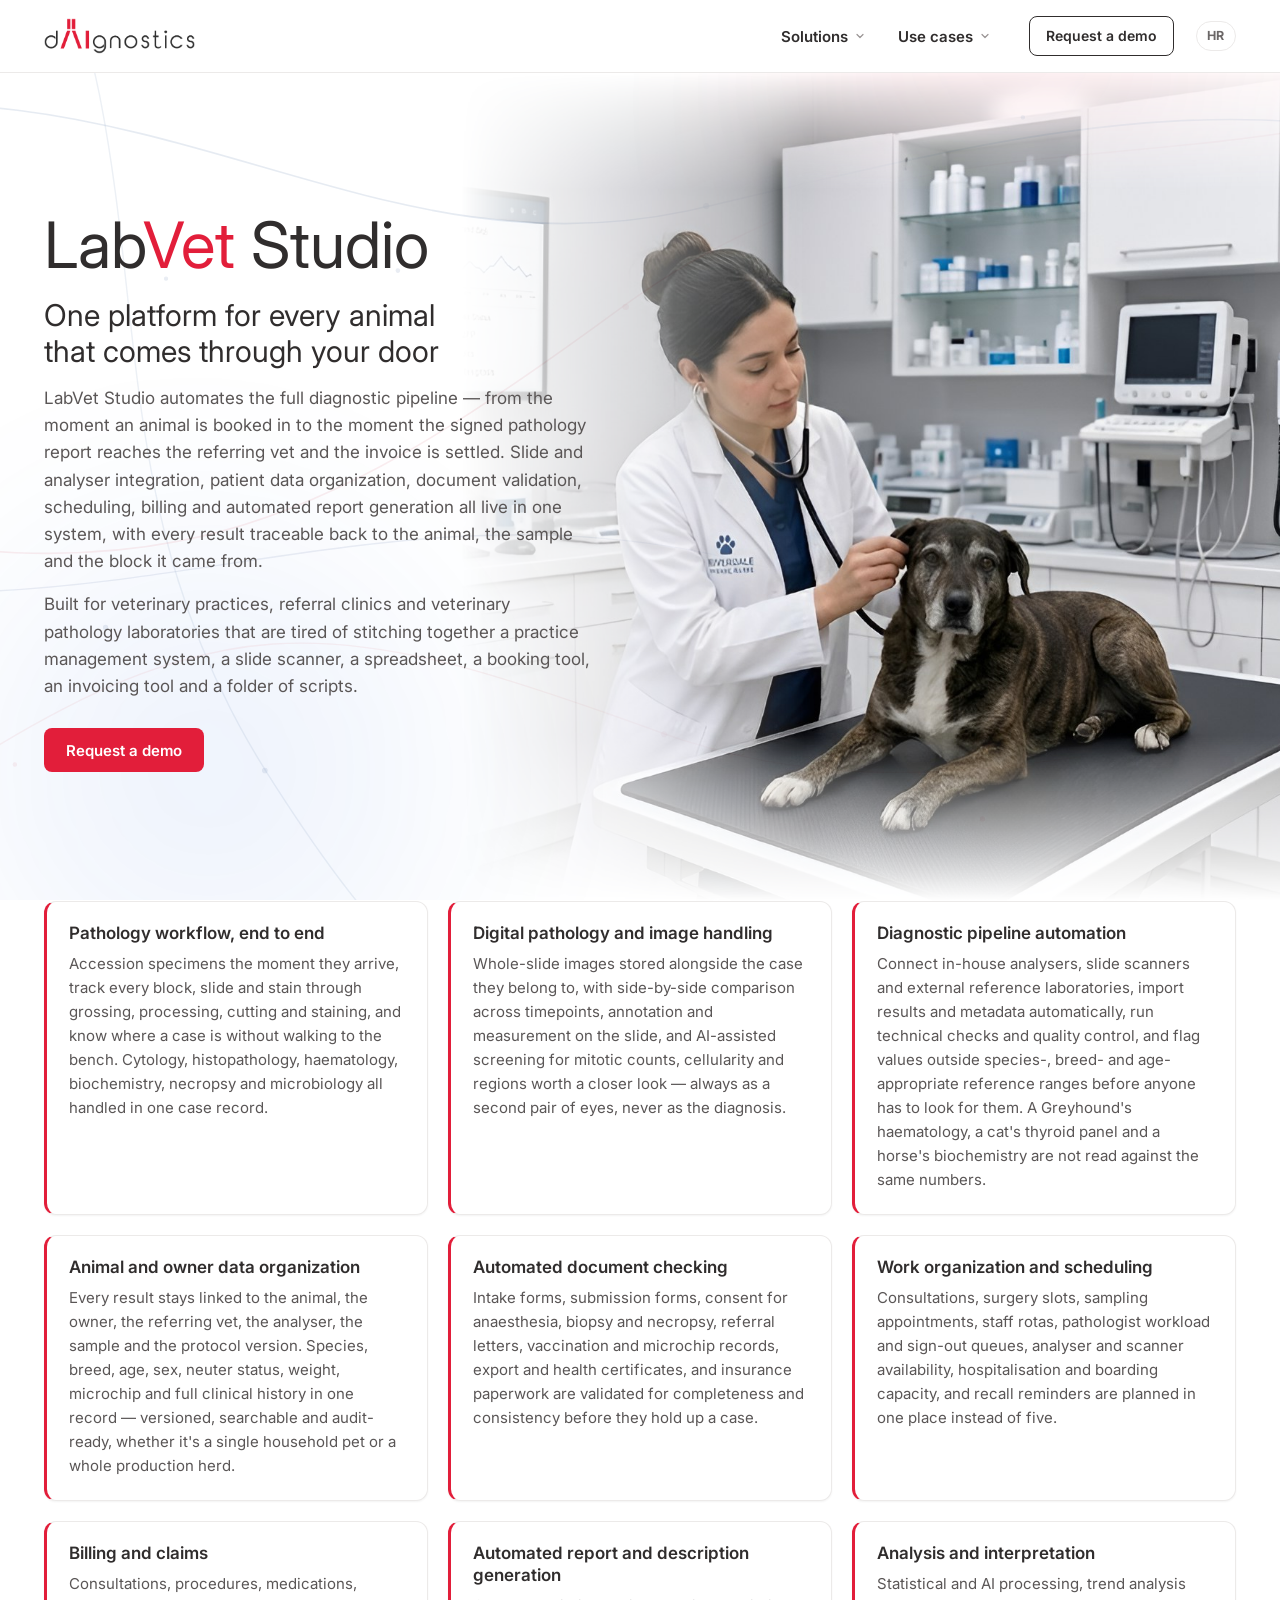
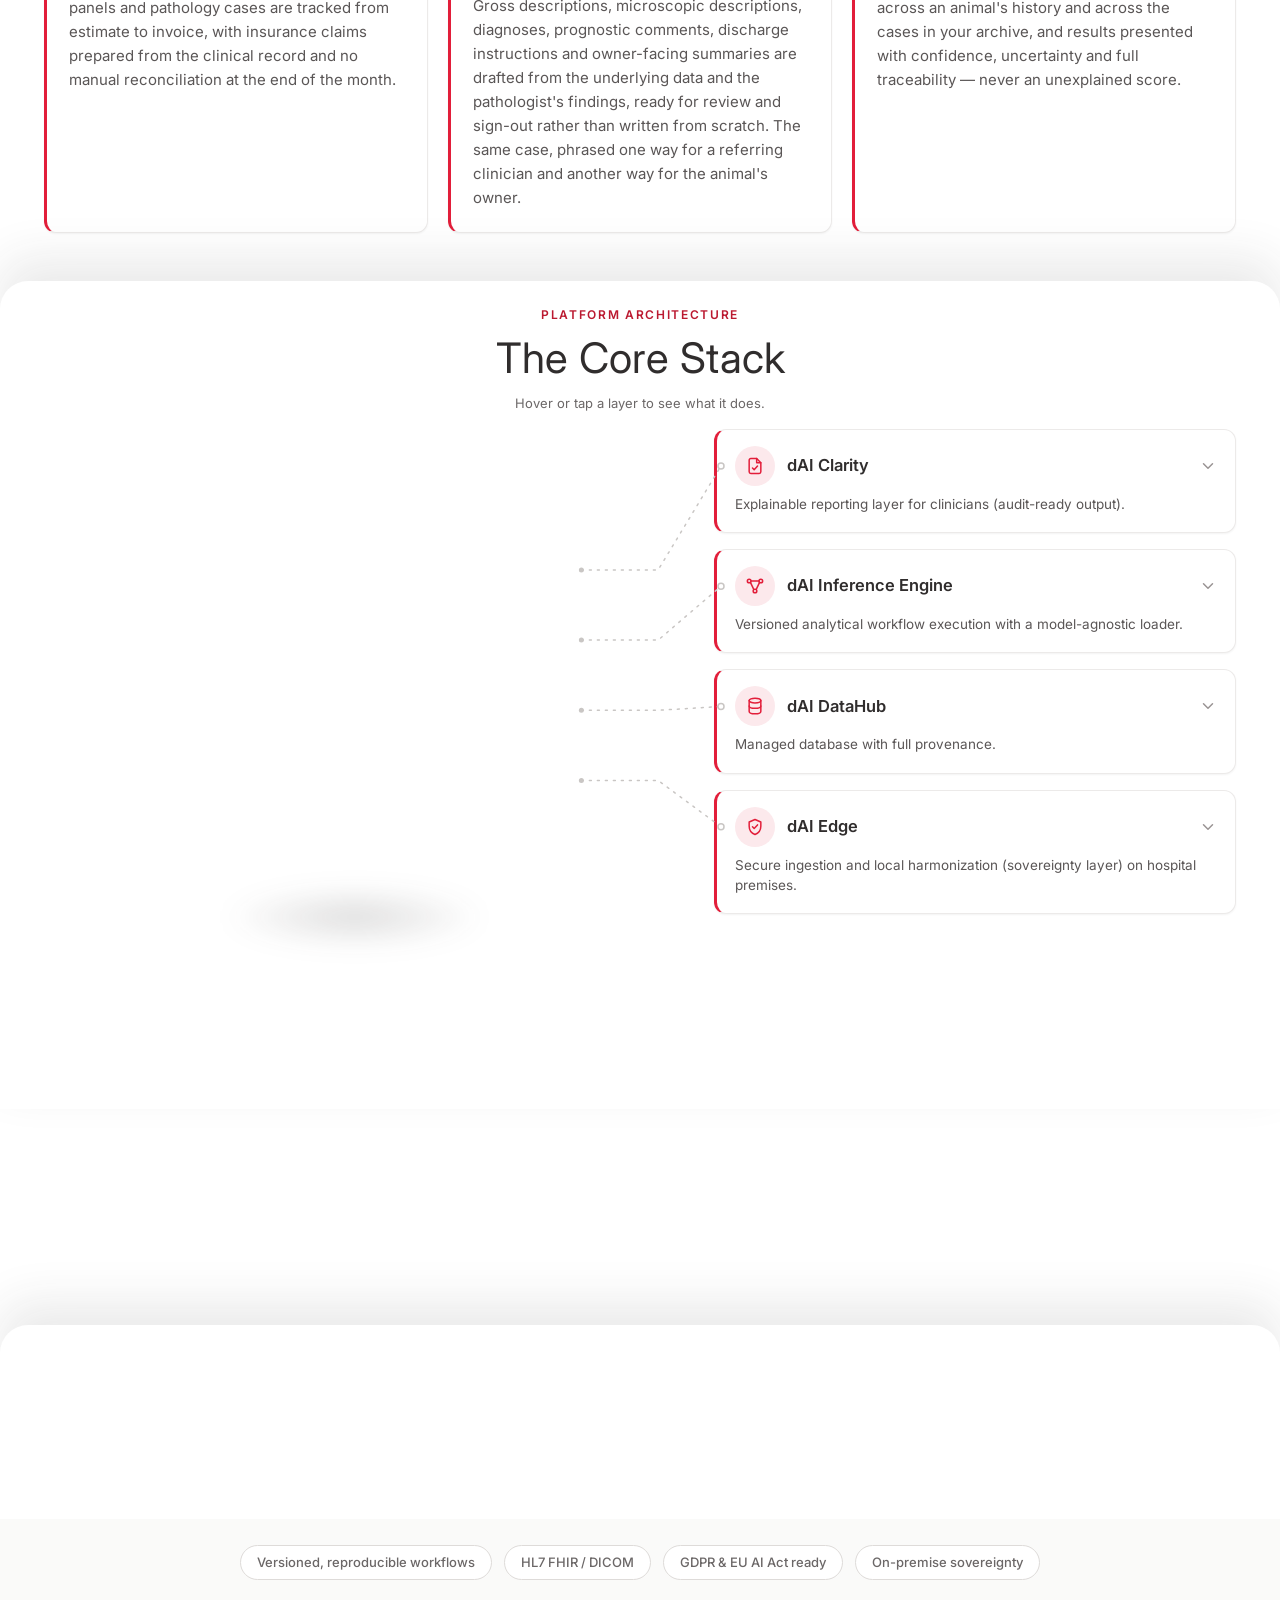
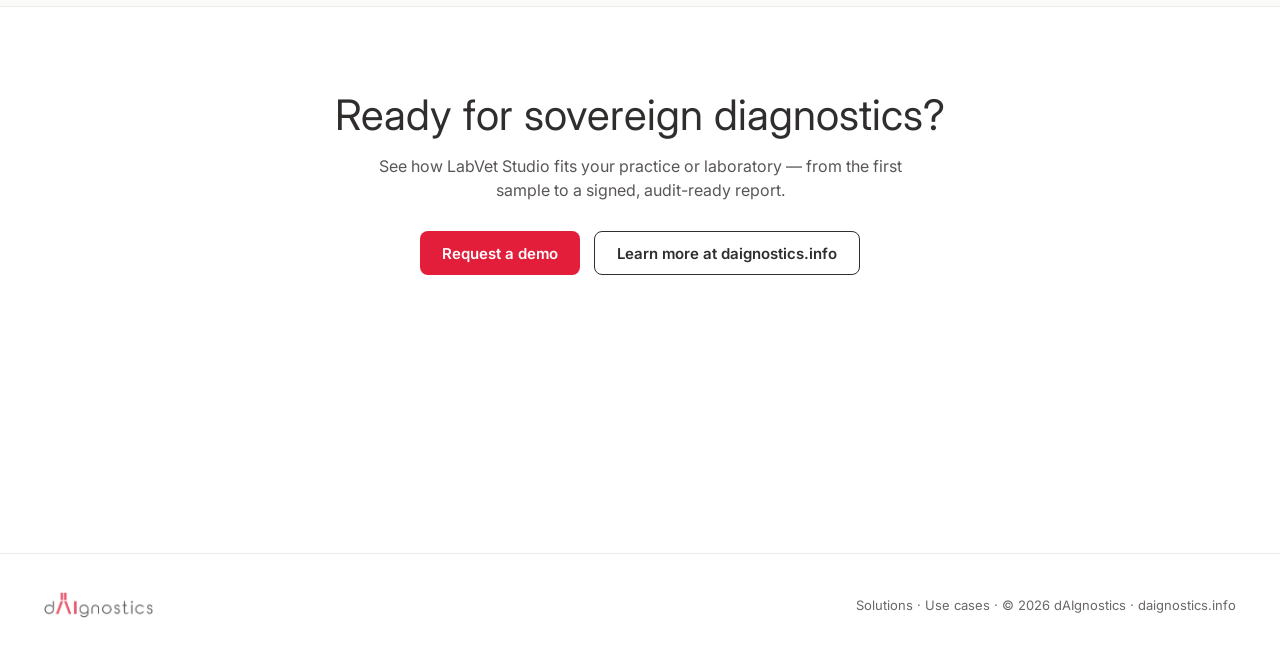
==== index.html @ 5bffaf53 "Sharp logo: transparent PNG trimmed from the 900x900 master replaces the rasterised SVGs Co-Authored" ====
<!DOCTYPE html>
<html lang="en">
<head>
  <meta charset="UTF-8">
  <meta name="viewport" content="width=device-width, initial-scale=1.0">
  <title>dAIgnostics — LabVet Studio</title>
  <meta name="description" content="LabVet Studio: one platform for every animal that comes through your door — slide and analyser integration, patient data organization, document validation, scheduling, billing and automated report generation, with every result traceable back to the animal, the sample and the block it came from.">
  <link rel="icon" type="image/svg+xml" href="assets/favicon.svg">
  <link rel="alternate" hreflang="en" href="index.html">
  <link rel="alternate" hreflang="hr" href="hr/index.html">
  <link rel="preconnect" href="https://fonts.googleapis.com">
  <link rel="preconnect" href="https://fonts.gstatic.com" crossorigin>
  <link href="https://fonts.googleapis.com/css2?family=Inter:wght@400;500;600;700&display=swap" rel="stylesheet">
  <link rel="stylesheet" href="css/style.css">
</head>
<body>

<div class="bg" aria-hidden="true">
  <span class="bg-blob bg-blob--red"></span>
  <span class="bg-blob bg-blob--blue"></span>
  <svg class="bg-net bg-net--a" viewBox="0 0 1600 1000" preserveAspectRatio="xMidYMid slice" focusable="false" aria-hidden="true">
    <g stroke="#8FA3C4" fill="#8FA3C4">
      <path d="M -100 180 C 300 80, 520 340, 860 260 S 1420 120, 1750 240" fill="none" stroke-width="1.6" opacity=".22"/>
      <path d="M -80 620 C 260 700, 540 520, 900 610 S 1460 740, 1720 640" fill="none" stroke-width="1.4" opacity=".18"/>
      <path d="M 200 -60 C 340 260, 240 520, 430 820 S 620 980, 700 1100" fill="none" stroke-width="1.4" opacity=".17"/>
      <g opacity=".2">
        <circle cx="298" cy="105" r="2.4"/><circle cx="560" cy="322" r="1.8"/><circle cx="866" cy="258" r="2.6"/>
        <circle cx="1180" cy="170" r="1.7"/><circle cx="1452" cy="152" r="2.2"/><circle cx="270" cy="676" r="2.1"/>
        <circle cx="905" cy="612" r="2.5"/><circle cx="1310" cy="700" r="1.8"/><circle cx="330" cy="330" r="1.6"/>
        <circle cx="428" cy="818" r="2.3"/><circle cx="1560" cy="420" r="1.9"/><circle cx="80" cy="420" r="1.8"/>
      </g>
    </g>
  </svg>
  <svg class="bg-net bg-net--b" viewBox="0 0 1600 1000" preserveAspectRatio="xMidYMid slice" focusable="false" aria-hidden="true">
    <g stroke="#E5A9B4" fill="#E5A9B4">
      <path d="M 1700 120 C 1320 260, 1080 140, 780 360 S 320 660, -80 560" fill="none" stroke-width="1.6" opacity=".21"/>
      <path d="M 1750 820 C 1380 700, 1150 900, 820 780 S 380 640, 60 860" fill="none" stroke-width="1.4" opacity=".17"/>
      <g opacity=".18">
        <circle cx="1324" cy="256" r="2.4"/><circle cx="786" cy="358" r="2.7"/><circle cx="420" cy="560" r="1.9"/>
        <circle cx="1140" cy="866" r="2.1"/><circle cx="824" cy="782" r="2.4"/><circle cx="180" cy="812" r="1.7"/>
        <circle cx="1520" cy="500" r="1.8"/><circle cx="990" cy="120" r="1.7"/>
      </g>
    </g>
  </svg>
</div>

<header class="site-head">
  <div class="container head-row">
    <a class="brand" href="index.html" aria-label="dAIgnostics — home">
      <img src="assets/daignostics-logo.png" alt="dAIgnostics" class="brand-logo" width="151" height="36">
    </a>
    <nav class="main-nav" aria-label="Main navigation">
      <ul>
        <li class="has-dd">
          <a class="nav-link" href="solutions.html">Solutions
            <svg class="nav-chev" viewBox="0 0 24 24" fill="none" stroke="currentColor" stroke-width="2.4" stroke-linecap="round" stroke-linejoin="round" focusable="false" aria-hidden="true"><path d="M6 9l6 6 6-6"/></svg>
          </a>
          <ul class="dd">
            <li><a href="solutions.html#health-studio">Health Studio — diagnostics platform</a></li>
            <li><a href="solutions.html#dai-edge">dAI Edge — data sovereignty</a></li>
            <li><a href="solutions.html#ai-reporting">AI-assisted reporting</a></li>
            <li><a href="solutions.html#cezih">National connectivity (CEZIH)</a></li>
            <li><a href="solutions.html#operations">Hospital resource optimization</a></li>
            <li><a class="dd-all" href="solutions.html">All solutions →</a></li>
          </ul>
        </li>
        <li class="has-dd">
          <a class="nav-link" href="use-cases.html">Use cases
            <svg class="nav-chev" viewBox="0 0 24 24" fill="none" stroke="currentColor" stroke-width="2.4" stroke-linecap="round" stroke-linejoin="round" focusable="false" aria-hidden="true"><path d="M6 9l6 6 6-6"/></svg>
          </a>
          <ul class="dd">
            <li><a href="use-cases.html#radiology">Radiology report drafts in seconds</a></li>
            <li><a href="use-cases.html#therapy-list">Digital therapy list</a></li>
            <li><a href="use-cases.html#scheduling">Automated physician scheduling</a></li>
            <li><a href="use-cases.html#pathology">Pathology archive modernization</a></li>
            <li><a href="use-cases.html#biosignals">From biosignals to reports</a></li>
            <li><a class="dd-all" href="use-cases.html">All use cases →</a></li>
          </ul>
        </li>
      </ul>
    </nav>
    <a class="btn btn-ghost btn-small" href="#contact">Request a demo</a>
    <a class="lang-switch" href="hr/index.html" hreflang="hr" lang="hr" aria-label="Hrvatska verzija">HR</a>
  </div>
</header>

<main>
  <section class="intro" aria-labelledby="hero-title" data-pin>
    <div class="intro-media">
      <div class="intro-media__frame">
        <img src="assets/hero-labvet.jpg" alt="A veterinarian listening to a dog's chest with a stethoscope on an exam table, with the animal's patient record on a wall screen" width="2048" height="1144" fetchpriority="high" decoding="async">
      </div>
    </div>
    <div class="container intro-inner">
    <div class="intro-hero">
      <div class="intro-copy">
        <h1 id="hero-title" class="hero-title">Lab<span class="accent">Vet</span> Studio</h1>
        <p class="intro-tagline" role="doc-subtitle">One platform for every animal that comes through your door</p>
        <p class="intro-lede">LabVet Studio automates the full diagnostic pipeline — from the moment an animal is booked in to the moment the signed pathology report reaches the referring vet and the invoice is settled. Slide and analyser integration, patient data organization, document validation, scheduling, billing and automated report generation all live in one system, with every result traceable back to the animal, the sample and the block it came from.</p>
        <p class="intro-lede">Built for veterinary practices, referral clinics and veterinary pathology laboratories that are tired of stitching together a practice management system, a slide scanner, a spreadsheet, a booking tool, an invoicing tool and a folder of scripts.</p>
        <div class="intro-actions">
          <a class="btn btn-primary" href="#contact">Request a demo</a>
        </div>
      </div>
    </div><!-- /.intro-hero -->

    <div class="feature-grid">
      <article class="feature">
        <h2 class="feature-title">Pathology workflow, end to end</h2>
        <p>Accession specimens the moment they arrive, track every block, slide and stain through grossing, processing, cutting and staining, and know where a case is without walking to the bench. Cytology, histopathology, haematology, biochemistry, necropsy and microbiology all handled in one case record.</p>
      </article>
      <article class="feature">
        <h2 class="feature-title">Digital pathology and image handling</h2>
        <p>Whole-slide images stored alongside the case they belong to, with side-by-side comparison across timepoints, annotation and measurement on the slide, and AI-assisted screening for mitotic counts, cellularity and regions worth a closer look — always as a second pair of eyes, never as the diagnosis.</p>
      </article>
      <article class="feature">
        <h2 class="feature-title">Diagnostic pipeline automation</h2>
        <p>Connect in-house analysers, slide scanners and external reference laboratories, import results and metadata automatically, run technical checks and quality control, and flag values outside species-, breed- and age-appropriate reference ranges before anyone has to look for them. A Greyhound's haematology, a cat's thyroid panel and a horse's biochemistry are not read against the same numbers.</p>
      </article>
      <article class="feature">
        <h2 class="feature-title">Animal and owner data organization</h2>
        <p>Every result stays linked to the animal, the owner, the referring vet, the analyser, the sample and the protocol version. Species, breed, age, sex, neuter status, weight, microchip and full clinical history in one record — versioned, searchable and audit-ready, whether it's a single household pet or a whole production herd.</p>
      </article>
      <article class="feature">
        <h2 class="feature-title">Automated document checking</h2>
        <p>Intake forms, submission forms, consent for anaesthesia, biopsy and necropsy, referral letters, vaccination and microchip records, export and health certificates, and insurance paperwork are validated for completeness and consistency before they hold up a case.</p>
      </article>
      <article class="feature">
        <h2 class="feature-title">Work organization and scheduling</h2>
        <p>Consultations, surgery slots, sampling appointments, staff rotas, pathologist workload and sign-out queues, analyser and scanner availability, hospitalisation and boarding capacity, and recall reminders are planned in one place instead of five.</p>
      </article>
      <article class="feature">
        <h2 class="feature-title">Billing and claims</h2>
        <p>Consultations, procedures, medications, panels and pathology cases are tracked from estimate to invoice, with insurance claims prepared from the clinical record and no manual reconciliation at the end of the month.</p>
      </article>
      <article class="feature">
        <h2 class="feature-title">Automated report and description generation</h2>
        <p>Gross descriptions, microscopic descriptions, diagnoses, prognostic comments, discharge instructions and owner-facing summaries are drafted from the underlying data and the pathologist's findings, ready for review and sign-out rather than written from scratch. The same case, phrased one way for a referring clinician and another way for the animal's owner.</p>
      </article>
      <article class="feature">
        <h2 class="feature-title">Analysis and interpretation</h2>
        <p>Statistical and AI processing, trend analysis across an animal's history and across the cases in your archive, and results presented with confidence, uncertainty and full traceability — never an unexplained score.</p>
      </article>
    </div>
    </div><!-- /.intro-inner -->
  </section>

  <div class="pin-region" data-pin>
  <section class="hero container">
    <p class="eyebrow">Platform architecture</p>
    <h2 id="stack-title" class="hero-title stack-title">The Core Stack</h2>
    <p class="hint">Hover or tap a layer to see what it does.</p>
  </section>

  <section class="stack-viz container" id="stack" data-active="" data-pinned="false" aria-labelledby="stack-title">

    <div class="scene-wrap">
      <div class="ground-shadow" aria-hidden="true"></div>
      <div class="scene">

        <div class="slab-pos" style="--i:3" data-id="clarity">
          <span class="anchor" aria-hidden="true"></span>
          <div class="slab-lift">
            <div class="slab-idle">
              <button class="slab" type="button" id="slab-clarity">
                <span class="face face--top"><span class="detail d-frame" aria-hidden="true"></span><span class="detail d-screen" aria-hidden="true"></span><span class="detail d-slot d-slot-1" aria-hidden="true"></span><span class="detail d-slot d-slot-2" aria-hidden="true"></span><span class="slab-mark" aria-hidden="true"><svg viewBox="0 0 32 32" focusable="false" aria-hidden="true"><g fill="#E21E3A"><path d="M16 5.2 25 10l-9 4.8L7 10z" opacity=".95"/><path d="M16 12.4 25 17.2l-9 4.8-9-4.8z" opacity=".7"/><path d="M16 19.6 25 24.4l-9 4.8-9-4.8z" opacity=".45"/></g></svg></span><span class="slab-label">dAI Clarity<span class="visually-hidden"> — layer 1 of 4, show key features</span></span></span>
                <span class="face face--south" aria-hidden="true"></span>
                <span class="face face--east" aria-hidden="true"></span>
              </button>
            </div>
          </div>
        </div>

        <div class="slab-pos" style="--i:2" data-id="inference">
          <span class="anchor" aria-hidden="true"></span>
          <div class="slab-lift">
            <div class="slab-idle">
              <button class="slab" type="button" id="slab-inference">
                <span class="face face--top"><span class="detail d-chip" aria-hidden="true"></span><span class="detail d-trace d-trace-1" aria-hidden="true"></span><span class="detail d-trace d-trace-2" aria-hidden="true"></span><span class="detail d-port" aria-hidden="true"></span><span class="slab-label">dAI Inference Engine<span class="visually-hidden"> — layer 2 of 4, show key features</span></span></span>
                <span class="face face--south" aria-hidden="true"></span>
                <span class="face face--east" aria-hidden="true"></span>
              </button>
              <span class="module" aria-hidden="true">
                <span class="m-face m-top"><span class="m-label">Swappable<br>AI Model</span></span>
                <span class="m-face m-south"></span>
                <span class="m-face m-east"></span>
              </span>
            </div>
          </div>
        </div>

        <div class="slab-pos" style="--i:1" data-id="datahub">
          <span class="anchor" aria-hidden="true"></span>
          <div class="slab-lift">
            <div class="slab-idle">
              <button class="slab" type="button" id="slab-datahub">
                <span class="face face--top"><span class="detail d-panel" aria-hidden="true"></span><span class="detail d-vent d-vent-1" aria-hidden="true"></span><span class="detail d-vent d-vent-2" aria-hidden="true"></span><span class="detail d-vent d-vent-3" aria-hidden="true"></span><span class="detail d-pad d-pad-nw" aria-hidden="true"></span><span class="detail d-pad d-pad-ne" aria-hidden="true"></span><span class="detail d-pad d-pad-sw" aria-hidden="true"></span><span class="detail d-pad d-pad-se" aria-hidden="true"></span><span class="slab-label">dAI DataHub<span class="visually-hidden"> — layer 3 of 4, show key features</span></span></span>
                <span class="face face--south" aria-hidden="true"></span>
                <span class="face face--east" aria-hidden="true"></span>
              </button>
            </div>
          </div>
        </div>

        <div class="slab-pos" style="--i:0" data-id="edge">
          <span class="anchor" aria-hidden="true"></span>
          <div class="slab-lift">
            <div class="slab-idle">
              <button class="slab" type="button" id="slab-edge">
                <span class="face face--top"><span class="detail d-pad d-pad-nw" aria-hidden="true"></span><span class="detail d-pad d-pad-ne" aria-hidden="true"></span><span class="detail d-pad d-pad-sw" aria-hidden="true"></span><span class="detail d-pad d-pad-se" aria-hidden="true"></span><span class="detail d-vent-wide" aria-hidden="true"></span><span class="detail d-led" aria-hidden="true"></span><span class="slab-label">dAI Edge<span class="visually-hidden"> — layer 4 of 4, show key features</span></span></span>
                <span class="face face--south" aria-hidden="true"></span>
                <span class="face face--east" aria-hidden="true"></span>
                <span class="post post-nw" aria-hidden="true"><i class="post-s"></i><i class="post-e"></i><i class="post-cap"></i></span>
                <span class="post post-ne" aria-hidden="true"><i class="post-s"></i><i class="post-e"></i><i class="post-cap"></i></span>
                <span class="post post-sw" aria-hidden="true"><i class="post-s"></i><i class="post-e"></i><i class="post-cap"></i></span>
              </button>
            </div>
          </div>
        </div>

      </div>
    </div>

    <div class="cards">

      <article class="card" style="--ci:0" data-id="clarity">
        <h3 class="card-head">
          <button class="card-toggle" type="button" id="trig-clarity">
            <span class="card-swatch" aria-hidden="true"></span>
            <span class="card-icon" aria-hidden="true">
              <svg viewBox="0 0 24 24" fill="none" stroke="currentColor" stroke-width="1.8" stroke-linecap="round" stroke-linejoin="round" focusable="false" aria-hidden="true">
                <path d="M14 3H7a2 2 0 0 0-2 2v14a2 2 0 0 0 2 2h10a2 2 0 0 0 2-2V8z"/>
                <path d="M14 3v5h5"/>
                <path d="M9 14.5l2 2 4-4.5"/>
              </svg>
            </span>
            <span class="card-title">dAI Clarity</span>
            <span class="chev" aria-hidden="true">
              <svg viewBox="0 0 24 24" fill="none" stroke="currentColor" stroke-width="2" stroke-linecap="round" stroke-linejoin="round" focusable="false" aria-hidden="true"><path d="M6 9l6 6 6-6"/></svg>
            </span>
          </button>
        </h3>
        <p class="card-desc">Explainable reporting layer for clinicians (audit-ready output).</p>
        <div class="panel-clip">
          <div class="panel" role="region" id="panel-clarity" aria-labelledby="trig-clarity">
            <ul class="features">
              <li>Audit-ready reports with a complete decision trail</li>
              <li>Per-report explainability: key factors, SHAP and saliency maps</li>
              <li>Confidence thresholds with automatic flagging of borderline results</li>
              <li>Export to HL7 FHIR and digitally signed PDF</li>
            </ul>
          </div>
        </div>
      </article>

      <article class="card" style="--ci:1" data-id="inference">
        <h3 class="card-head">
          <button class="card-toggle" type="button" id="trig-inference">
            <span class="card-swatch" aria-hidden="true"></span>
            <span class="card-icon" aria-hidden="true">
              <svg viewBox="0 0 24 24" fill="none" stroke="currentColor" stroke-width="1.8" stroke-linecap="round" stroke-linejoin="round" focusable="false" aria-hidden="true">
                <circle cx="5" cy="6" r="2.2"/><circle cx="19" cy="6" r="2.2"/><circle cx="12" cy="18" r="2.2"/>
                <path d="M6.5 7.6L10.5 16M17.5 7.6L13.5 16M7.2 6h9.6"/>
              </svg>
            </span>
            <span class="card-title">dAI Inference Engine</span>
            <span class="chev" aria-hidden="true">
              <svg viewBox="0 0 24 24" fill="none" stroke="currentColor" stroke-width="2" stroke-linecap="round" stroke-linejoin="round" focusable="false" aria-hidden="true"><path d="M6 9l6 6 6-6"/></svg>
            </span>
          </button>
        </h3>
        <p class="card-desc">Versioned analytical workflow execution with a model-agnostic loader.</p>
        <div class="panel-clip">
          <div class="panel" role="region" id="panel-inference" aria-labelledby="trig-inference">
            <ul class="features">
              <li>Versioned, reproducible analytical workflows</li>
              <li>Model-agnostic loader: ONNX, PyTorch, TensorFlow, scikit-learn</li>
              <li>Reproducibility: every result tied to the exact model and data version</li>
              <li>Horizontal scaling and queues for batch analyses</li>
            </ul>
          </div>
        </div>
      </article>

      <article class="card" style="--ci:2" data-id="datahub">
        <h3 class="card-head">
          <button class="card-toggle" type="button" id="trig-datahub">
            <span class="card-swatch" aria-hidden="true"></span>
            <span class="card-icon" aria-hidden="true">
              <svg viewBox="0 0 24 24" fill="none" stroke="currentColor" stroke-width="1.8" stroke-linecap="round" stroke-linejoin="round" focusable="false" aria-hidden="true">
                <ellipse cx="12" cy="5.5" rx="7" ry="2.8"/>
                <path d="M5 5.5v13c0 1.55 3.13 2.8 7 2.8s7-1.25 7-2.8v-13"/>
                <path d="M5 12c0 1.55 3.13 2.8 7 2.8s7-1.25 7-2.8"/>
              </svg>
            </span>
            <span class="card-title">dAI DataHub</span>
            <span class="chev" aria-hidden="true">
              <svg viewBox="0 0 24 24" fill="none" stroke="currentColor" stroke-width="2" stroke-linecap="round" stroke-linejoin="round" focusable="false" aria-hidden="true"><path d="M6 9l6 6 6-6"/></svg>
            </span>
          </button>
        </h3>
        <p class="card-desc">Managed database with full provenance.</p>
        <div class="panel-clip">
          <div class="panel" role="region" id="panel-datahub" aria-labelledby="trig-datahub">
            <ul class="features">
              <li>Full provenance for every record and transformation</li>
              <li>Role-based access control (RBAC) and a complete audit log</li>
              <li>Dataset versioning with immutable history</li>
              <li>Standard vocabularies and formats: LOINC, SNOMED CT, DICOM, OMOP</li>
            </ul>
          </div>
        </div>
      </article>

      <article class="card" style="--ci:3" data-id="edge">
        <h3 class="card-head">
          <button class="card-toggle" type="button" id="trig-edge">
            <span class="card-swatch" aria-hidden="true"></span>
            <span class="card-icon" aria-hidden="true">
              <svg viewBox="0 0 24 24" fill="none" stroke="currentColor" stroke-width="1.8" stroke-linecap="round" stroke-linejoin="round" focusable="false" aria-hidden="true">
                <path d="M12 3l7 3v5c0 4.6-3 8.4-7 10-4-1.6-7-5.4-7-10V6z"/>
                <path d="M9 11.8l2 2 4-4.3"/>
              </svg>
            </span>
            <span class="card-title">dAI Edge</span>
            <span class="chev" aria-hidden="true">
              <svg viewBox="0 0 24 24" fill="none" stroke="currentColor" stroke-width="2" stroke-linecap="round" stroke-linejoin="round" focusable="false" aria-hidden="true"><path d="M6 9l6 6 6-6"/></svg>
            </span>
          </button>
        </h3>
        <p class="card-desc">Secure ingestion and local harmonization (sovereignty layer) on hospital premises.</p>
        <div class="panel-clip">
          <div class="panel" role="region" id="panel-edge" aria-labelledby="trig-edge">
            <ul class="features">
              <li>Secure on-premise ingestion at the hospital site</li>
              <li>Local harmonization and pseudonymization before any processing</li>
              <li>Data sovereignty: data never leaves the institution without approval</li>
              <li>Encryption at rest and in transit (AES-256, TLS 1.3) with LIS/HIS integration</li>
            </ul>
          </div>
        </div>
      </article>

    </div>

    <svg class="leaders" aria-hidden="true" focusable="false"></svg>
  </section>
  </div><!-- /.pin-region -->

  <div class="curtain">
  <section class="badges" aria-label="Standards and compliance">
    <div class="container badge-row">
      <span class="chip">Versioned, reproducible workflows</span>
      <span class="chip">HL7 FHIR / DICOM</span>
      <span class="chip">GDPR &amp; EU AI Act ready</span>
      <span class="chip">On-premise sovereignty</span>
    </div>
  </section>

  <section class="cta container" id="contact">
    <h2 class="cta-title">Ready for sovereign diagnostics?</h2>
    <p class="cta-sub">See how LabVet Studio fits your practice or laboratory — from the first sample
      to a signed, audit-ready report.</p>
    <div class="cta-row">
      <a class="btn btn-primary" href="mailto:contact@daignostics.info">Request a demo</a>
      <a class="btn btn-ghost" href="https://daignostics.info" target="_blank" rel="noopener">Learn more at daignostics.info</a>
    </div>
  </section>
  </div><!-- /.curtain -->
</main>

<footer class="site-foot">
  <div class="container foot-row">
    <img src="assets/daignostics-logo.png" alt="" class="foot-logo" width="109" height="26">
    <p><a href="solutions.html">Solutions</a> · <a href="use-cases.html">Use cases</a> · © 2026 dAIgnostics · <a href="https://daignostics.info">daignostics.info</a></p>
  </div>
</footer>

<script src="js/main.js"></script>
</body>
</html>
---- css/style.css ----
/* ==========================================================================
   dAIgnostics — The Core Stack
   Brand: daignostics.info — red #E21E3A / #BB1930, ink #302D2D, Inter + Adarsh Sans
   ========================================================================== */

@font-face {
  font-family: 'Adarsh Sans';
  src: url('../assets/fonts/AdarshSans-Regular.ttf') format('truetype');
  font-weight: 400;
  font-style: normal;
  font-display: swap;
}

:root {
  --red: #E21E3A;
  --red-dark: #BB1930;
  --red-tint: #FCE9EC;
  --ink: #302D2D;
  --ink-soft: #5A5656;
  --ink-mute: #6B6767;
  --ink-faint: #9A9494;
  --line: #ECEAE9;
  --bg-soft: #FAFAF9;

  --font-ui: 'Inter', system-ui, -apple-system, 'Segoe UI', sans-serif;
  --font-display: 'Adarsh Sans', 'Inter', system-ui, sans-serif;

  /* Isometric geometry — breakpoints only retune these */
  --slab: clamp(220px, min(44vw, 34vh), 320px);
  --thick: calc(var(--slab) * 0.09);
  --gap: calc(var(--slab) * 0.28);
  --lift: 20px;
  --entrance-z: calc(var(--slab) * 0.8);

  --ease-out: cubic-bezier(.22, 1, .36, 1);
  --ease-spring: cubic-bezier(.34, 1.45, .64, 1);
}

*, *::before, *::after { box-sizing: border-box; }

html {
  scroll-behavior: smooth;
  -webkit-text-size-adjust: 100%;
  background: #FFFFFF;
  overflow-x: clip; /* transformed 3D extras (module) must never create page-level h-scroll */
}

body {
  margin: 0;
  background: transparent; /* the fixed .bg layer shows through */
  color: var(--ink);
  font: 400 16px/1.55 var(--font-ui);
  /* no overflow on body: html{overflow-x:clip} handles clipping, and a body
     scroll container would break position:sticky for the curtain effect */
}

/* --------------------------------------------------------------------------
   Ambient background — faint neural strands + drifting colour washes,
   echoing the daignostics.info hero. Lives OUTSIDE the 3D scene tree,
   so blur/opacity here can never flatten the stack.
   -------------------------------------------------------------------------- */

.bg {
  position: fixed;
  inset: 0;
  z-index: -1;
  overflow: hidden;
  pointer-events: none;
}

.bg-blob {
  position: absolute;
  width: 55vmax;
  height: 55vmax;
  border-radius: 50%;
  filter: blur(70px);
  will-change: transform;
}

.bg-blob--red {
  top: -18vmax;
  right: -12vmax;
  background: radial-gradient(circle at 40% 40%, rgba(226, 30, 58, .09), transparent 65%);
  animation: blobDrift 24s ease-in-out infinite alternate;
}

.bg-blob--blue {
  bottom: -20vmax;
  left: -14vmax;
  background: radial-gradient(circle at 55% 45%, rgba(36, 103, 224, .09), transparent 65%);
  animation: blobDrift 32s ease-in-out infinite alternate-reverse;
}

@keyframes blobDrift {
  from { transform: translate3d(0, 0, 0) scale(1); }
  to   { transform: translate3d(-9vmax, 6vmax, 0) scale(1.18); }
}

.bg-net {
  position: absolute;
  inset: -6%;
  width: 112%;
  height: 112%;
  will-change: transform;
}

/* the SVG roots animate (compositor-friendly), never their inner <g> */
.bg-net--a { animation: netDrift 30s ease-in-out infinite alternate; }
.bg-net--b { animation: netDrift 42s ease-in-out infinite alternate-reverse; }

@keyframes netDrift {
  from { transform: translate3d(0, 0, 0); }
  to   { transform: translate3d(-70px, 42px, 0); }
}

body.page-hidden .bg-blob,
body.page-hidden .bg-net,
body.page-hidden .bg-net path,
body.page-hidden .bg-net g > g {
  animation-play-state: paused;
}

/* The strands themselves undulate: CSS animates the path's `d` between
   structurally identical beziers (Chromium/Firefox; Safari falls back to the
   whole-layer drift). Dots twinkle via group opacity. */

.bg-net--a path:nth-of-type(1) { animation: waveA1 8s ease-in-out infinite alternate; }
.bg-net--a path:nth-of-type(2) { animation: waveA2 10s ease-in-out infinite alternate; animation-delay: -3s; }
.bg-net--a path:nth-of-type(3) { animation: waveA3 9s ease-in-out infinite alternate; animation-delay: -6s; }
.bg-net--b path:nth-of-type(1) { animation: waveB1 8.5s ease-in-out infinite alternate; animation-delay: -2s; }
.bg-net--b path:nth-of-type(2) { animation: waveB2 11s ease-in-out infinite alternate; animation-delay: -5s; }

@keyframes waveA1 {
  from { d: path("M -100 180 C 300 80, 520 340, 860 260 S 1420 120, 1750 240"); }
  to   { d: path("M -100 255 C 300 185, 520 250, 860 335 S 1420 215, 1750 165"); }
}
@keyframes waveA2 {
  from { d: path("M -80 620 C 260 700, 540 520, 900 610 S 1460 740, 1720 640"); }
  to   { d: path("M -80 550 C 260 615, 540 605, 900 525 S 1460 655, 1720 715"); }
}
@keyframes waveA3 {
  from { d: path("M 200 -60 C 340 260, 240 520, 430 820 S 620 980, 700 1100"); }
  to   { d: path("M 280 -60 C 275 305, 335 475, 505 775 S 665 935, 655 1100"); }
}
@keyframes waveB1 {
  from { d: path("M 1700 120 C 1320 260, 1080 140, 780 360 S 320 660, -80 560"); }
  to   { d: path("M 1700 190 C 1320 170, 1080 230, 780 290 S 320 575, -80 640"); }
}
@keyframes waveB2 {
  from { d: path("M 1750 820 C 1380 700, 1150 900, 820 780 S 380 640, 60 860"); }
  to   { d: path("M 1750 745 C 1380 775, 1150 815, 820 855 S 380 715, 60 785"); }
}

.bg-net g > g { animation: dotsTwinkle 4.5s ease-in-out infinite alternate; }
.bg-net--b g > g { animation-duration: 6s; animation-delay: -2.5s; }

@keyframes dotsTwinkle {
  from { opacity: .10; }
  to   { opacity: .38; }
}

img { max-width: 100%; height: auto; }

.container {
  max-width: 1240px;
  margin-inline: auto;
  padding-inline: 24px;
}

.visually-hidden {
  position: absolute;
  width: 1px; height: 1px;
  margin: -1px; padding: 0;
  overflow: hidden;
  clip: rect(0 0 0 0);
  white-space: nowrap;
  border: 0;
}

:focus-visible {
  outline: 2px solid var(--red);
  outline-offset: 3px;
  border-radius: 4px;
}

/* --------------------------------------------------------------------------
   Buttons
   -------------------------------------------------------------------------- */

.btn {
  display: inline-flex;
  align-items: center;
  justify-content: center;
  gap: 8px;
  padding: 12px 22px;
  border-radius: 8px;
  font: 600 15px/1 var(--font-ui);
  text-decoration: none;
  transition: background-color .2s, color .2s, border-color .2s, box-shadow .2s;
  min-height: 44px;
  white-space: nowrap;
}

.btn-small { padding: 9px 16px; font-size: 14px; min-height: 40px; }

.btn-primary {
  background: var(--red);
  color: #fff;
}
.btn-primary:hover { background: var(--red-dark); }

.btn-ghost {
  border: 1px solid var(--ink);
  color: var(--ink);
  background: transparent;
}
.btn-ghost:hover { background: var(--ink); color: #fff; }

/* --------------------------------------------------------------------------
   Header
   -------------------------------------------------------------------------- */

.site-head {
  position: sticky;
  top: 0;
  z-index: 50;
  border-bottom: 1px solid var(--line);
  background: #fff;
}

.head-row {
  display: flex;
  align-items: center;
  justify-content: space-between;
  gap: 12px;
  height: 72px;
}

@media (max-width: 399.98px) {
  .brand-logo { height: 28px; }
  .head-row .btn-small { padding: 8px 12px; font-size: 13px; }
}

.brand { display: inline-flex; align-items: center; }
.brand-logo { height: 36px; width: auto; display: block; }

/* --------------------------------------------------------------------------
   Main navigation (dropdowns on hover/focus-within; plain links < 720px)
   -------------------------------------------------------------------------- */

.main-nav {
  flex: 1 1 auto;
  margin-right: 12px;
}

.main-nav > ul {
  display: flex;
  justify-content: flex-end; /* links sit beside the demo button, not centered */
  gap: 4px;
  list-style: none;
  margin: 0;
  padding: 0;
}

.main-nav > ul > li { position: relative; }

.nav-link {
  display: inline-flex;
  align-items: center;
  gap: 6px;
  padding: 10px 14px;
  border-radius: 8px;
  font: 600 15px/1 var(--font-ui);
  color: var(--ink);
  text-decoration: none;
  transition: background-color .15s, color .15s;
}

.nav-link:hover { background: var(--bg-soft); color: var(--red); }
.nav-link[aria-current="page"] { color: var(--red); }

.nav-link .nav-chev {
  width: 12px;
  height: 12px;
  color: var(--ink-faint);
  transition: transform .18s;
}

.has-dd:hover .nav-chev,
.has-dd:focus-within .nav-chev { transform: rotate(180deg); }

.dd {
  position: absolute;
  top: calc(100% + 6px);
  left: auto;
  right: 0; /* right-anchored: the nav now lives at the right edge */
  min-width: 320px;
  margin: 0;
  padding: 8px;
  list-style: none;
  background: #fff;
  border: 1px solid var(--line);
  border-radius: 12px;
  box-shadow: 0 16px 40px rgba(48, 45, 45, .13);
  opacity: 0;
  visibility: hidden;
  transform: translateY(6px);
  transition: opacity .18s, transform .18s, visibility 0s .18s;
  z-index: 30;
}

.has-dd:hover .dd,
.has-dd:focus-within .dd {
  opacity: 1;
  visibility: visible;
  transform: none;
  transition: opacity .18s, transform .18s, visibility 0s;
}

.dd a {
  display: block;
  padding: 10px 12px;
  border-radius: 8px;
  font: 500 14px/1.4 var(--font-ui);
  color: var(--ink-soft);
  text-decoration: none;
}

.dd a:hover { background: var(--bg-soft); color: var(--ink); }
.dd .dd-all { border-top: 1px dashed var(--line); margin-top: 6px; padding-top: 10px; color: var(--red-dark); font-weight: 600; }

@media (max-width: 719.98px) {
  .dd { display: none; }
  .nav-link { padding: 10px 10px; font-size: 14px; }
  .nav-link .nav-chev { display: none; }
  .head-row > .btn { display: none; } /* nav wins the narrow header; CTA stays in page */
}

/* Language switch pill */
.lang-switch {
  display: inline-flex;
  align-items: center;
  justify-content: center;
  min-width: 40px;
  padding: 8px 10px;
  margin-left: 10px;
  border: 1px solid var(--line);
  border-radius: 999px;
  font: 700 12.5px/1 var(--font-ui);
  letter-spacing: .06em;
  color: var(--ink-mute);
  text-decoration: none;
  transition: color .15s, border-color .15s, background-color .15s;
}
.lang-switch:hover { color: var(--red); border-color: var(--red); background: var(--red-tint); }

@media (max-width: 719.98px) {
  .lang-switch { margin-left: 4px; }
}

/* --------------------------------------------------------------------------
   Curtain scroll (homepage, desktop): the intro scrolls until its bottom
   meets the viewport bottom and pins; the stack panel rises over it and pins
   in turn; then the badges + CTA curtain rises over the stack. --pin-top is
   set from JS per [data-pin] element, so a region taller than the space
   under the header gets a negative offset and scrolls through first.
   -------------------------------------------------------------------------- */

@media (min-width: 1024px) and (prefers-reduced-motion: no-preference) {
  html.js .intro { /* JS-gated: without --pin-top from JS it would pin at once */
    position: sticky;
    top: var(--pin-top, 72px);
    z-index: 0;
  }
  .pin-region {
    position: sticky;
    top: var(--pin-top, 72px); /* just below the sticky header */
    z-index: 1;
    /* white panel that rises over the pinned intro; at least a viewport tall
       so nothing of the intro shows below it once pinned.
       NO overflow:hidden here — the 3D scene lives inside (FLATTENING RULES) */
    min-height: calc(100vh - 72px);
    background: #fff;
    border-radius: 28px 28px 0 0;
    box-shadow: 0 -22px 48px rgba(48, 45, 45, .10);
  }
  /* tighten the vertical rhythm so heading + stack fit under the header on a
     typical desktop viewport (incl. 1280x720), so the panel pins whole */
  .pin-region .hero { padding-block: 28px 0; }
  .pin-region .hint { margin-top: 12px; }
  .pin-region .stack-viz { padding-block: 8px 24px; }
  .curtain {
    position: relative;
    z-index: 2;
    /* dwell: the pinned stack stays fully uncovered for a stretch of scroll
       before the curtain starts to rise over it, so it can be explored */
    margin-top: 24vh;
    background: #fff;
    border-radius: 28px 28px 0 0;
    overflow: hidden; /* safe: no 3D scene inside the curtain */
    box-shadow: 0 -22px 48px rgba(48, 45, 45, .10);
    /* at least a full viewport tall: the curtain fully covers the pinned
       region before its sticky travel runs out at the end of the document */
    min-height: calc(100vh - 72px);
    display: flex;
    flex-direction: column;
    justify-content: center;
  }
  .curtain .badges { border-top: 0; }
  .site-foot {
    position: relative;
    z-index: 2;
    background: #fff;
  }
}

/* --------------------------------------------------------------------------
   Subpages: Rješenja / Primjene
   -------------------------------------------------------------------------- */

.subhero { padding-block: 64px 20px; }

.page-sections {
  max-width: 880px;
  margin-inline: auto;
  padding-bottom: 24px;
}

.sol {
  border-top: 1px solid var(--line);
  padding: 46px 0 40px;
  scroll-margin-top: 24px;
}
.sol:first-of-type { border-top: 0; padding-top: 28px; }

.sol-kicker {
  font: 600 12px/1 var(--font-ui);
  letter-spacing: .14em;
  text-transform: uppercase;
  color: var(--red-dark);
  margin: 0 0 10px;
}

.sol-title {
  margin: 0 0 14px;
  font-family: var(--font-display);
  font-weight: 400;
  font-size: clamp(24px, 3vw, 32px);
  line-height: 1.15;
  color: var(--ink);
}

.layer-badges {
  display: flex;
  flex-wrap: wrap;
  gap: 8px;
  margin: 0 0 18px;
  padding: 0;
  list-style: none;
}

.lb {
  display: inline-flex;
  align-items: center;
  gap: 7px;
  padding: 5px 12px;
  border-radius: 999px;
  border: 1px solid var(--line);
  background: #fff;
  font: 600 11.5px/1 var(--font-ui);
  letter-spacing: .05em;
  text-transform: uppercase;
  color: var(--ink-mute);
}

.lb i {
  width: 9px;
  height: 9px;
  border-radius: 2px;
  transform: rotate(45deg);
}
.lb-clarity i { background: #FFFFFF; border: 1px solid #C9C4C1; }
.lb-inference i { background: #2467E0; }
.lb-datahub i { background: #4A4747; }
.lb-edge i { background: #16233F; }

.sol-desc {
  margin: 0 0 16px;
  font-size: 16.5px;
  line-height: 1.6;
  color: var(--ink-soft);
}

.sol p strong { color: var(--ink); }

.points {
  list-style: none;
  margin: 18px 0 0;
  padding: 0;
}

.points li {
  position: relative;
  padding: 6px 0 6px 22px;
  font-size: 15px;
  line-height: 1.55;
  color: var(--ink-soft);
}

.points li::before {
  content: "";
  position: absolute;
  left: 4px;
  top: .85em;
  width: 6px;
  height: 6px;
  border-radius: 50%;
  background: var(--red);
}

.sol-note {
  margin: 18px 0 0;
  font-size: 13px;
  color: var(--ink-mute);
}

.status-chip {
  display: inline-block;
  padding: 3px 10px;
  border-radius: 999px;
  border: 1px solid var(--line);
  background: var(--bg-soft);
  font: 600 11.5px/1.6 var(--font-ui);
  letter-spacing: .04em;
  text-transform: uppercase;
  color: var(--ink-mute);
  margin-right: 8px;
  vertical-align: 1px;
}

.uc-block { margin: 0 0 14px; }
.uc-block .uc-label {
  font: 600 12px/1 var(--font-ui);
  letter-spacing: .12em;
  text-transform: uppercase;
  color: var(--red-dark);
  display: block;
  margin-bottom: 6px;
}
.uc-block p { margin: 0; color: var(--ink-soft); line-height: 1.6; }

/* --------------------------------------------------------------------------
   Hero
   -------------------------------------------------------------------------- */

.hero {
  text-align: center;
  padding-block: 88px 8px;
}

.eyebrow {
  margin: 0 0 14px;
  font: 600 12px/1 var(--font-ui);
  letter-spacing: .14em;
  text-transform: uppercase;
  color: var(--red-dark);
}

.hero-title {
  margin: 0;
  font-family: var(--font-display);
  font-weight: 400;
  font-size: clamp(38px, 5.5vw, 64px);
  line-height: 1.08;
  color: var(--ink);
}

.hero-title .accent { color: var(--red); }

.lede {
  max-width: 640px;
  margin: 18px auto 0;
  font-size: 17px;
  color: var(--ink-soft);
}

.hint {
  margin: 22px auto 0;
  font-size: 13px;
  color: var(--ink-mute);
}

/* Hero entrance (pure CSS, plays on load) */
.eyebrow, .hero-title, .lede, .hint,
.intro-tagline, .intro-lede, .intro-actions, .intro-media__frame {
  /* backwards, not both: the end state equals the natural style, and a
     filled-forward transform would keep .intro-media a stacking context
     that paints the photo's shadow over the feature cards below */
  animation: heroIn .5s var(--ease-out) backwards;
}
.hero-title { animation-delay: .08s; }
.lede, .intro-tagline { animation-delay: .16s; }
.hint, .intro-lede { animation-delay: .24s; }
.intro-actions { animation-delay: .32s; }
.intro-media__frame { animation-delay: .2s; }

@keyframes heroIn {
  from { opacity: 0; transform: translateY(14px); }
  to   { opacity: 1; transform: none; } /* none, not translateY(0): a retained transform
                                            would leave a stacking context that paints
                                            the hero photo's shadow over the cards below */
}

/* --------------------------------------------------------------------------
   Intro — copy on the left over a large hero photo that sits in the
   background, masked so it fades toward the text; the feature grid follows.
   From 900px the photo is sticky inside the intro and recedes (scales down,
   fades) as the copy and cards scroll over it: --hero-p (0..1) is set by JS
   from how far the intro has scrolled. The intro lives ABOVE the pin-region,
   which rises over it as a curtain on desktop.
   -------------------------------------------------------------------------- */

.intro {
  position: relative;
  padding-block: 0 48px;
  --hero-p: 0;
}

.intro-inner {
  position: relative;
  z-index: 1;
}

.intro-hero {
  display: flex;
  align-items: center;
  min-height: calc(100vh - 72px);
  padding-block: 56px 48px;
}

.intro-copy {
  min-width: 0;
  max-width: 620px;
}

.intro-tagline {
  margin: 18px 0 0;
  font-family: var(--font-display);
  font-weight: 400;
  font-size: clamp(22px, 2.6vw, 30px);
  line-height: 1.2;
  color: var(--ink);
  text-wrap: balance;
}

.intro-lede {
  margin: 16px 0 0;
  max-width: 62ch;
  font-size: 17px;
  line-height: 1.6;
  color: var(--ink-soft);
}

.intro-actions {
  display: flex;
  flex-wrap: wrap;
  gap: 12px;
  margin-top: 28px;
}

/* Photo layer: spans the whole intro; the frame inside holds the picture */
.intro-media {
  position: absolute;
  inset: 0;
  z-index: 0;
  pointer-events: none;
}

.intro-media__frame {
  position: absolute;
  top: 0;
  left: 0;
  right: 0;
  height: min(60vh, 520px);
  opacity: .85;
  -webkit-mask-image: linear-gradient(to bottom, #000 30%, transparent 96%);
  mask-image: linear-gradient(to bottom, #000 30%, transparent 96%);
}

.intro-media__frame img {
  display: block;
  width: 100%;
  height: 100%;
  object-fit: cover;
  object-position: 55% 40%;
}

@media (max-width: 899.98px) {
  /* photo as a band across the top; the copy starts over its faded lower part */
  .intro-hero {
    min-height: 0;
    align-items: flex-start;
    padding-top: min(44vh, 380px);
  }
}

@media (min-width: 900px) {
  .intro-copy { max-width: 46%; }

  .intro-media__frame {
    position: sticky;
    top: 72px;
    left: auto;
    right: auto;
    width: 64%;
    height: calc(100vh - 72px);
    margin-left: auto; /* right-anchored */
    opacity: 1;
    transform-origin: 82% 26%;
    will-change: transform, opacity;
    /* fade toward the text (left) and softly at the top and bottom */
    -webkit-mask-image:
      linear-gradient(to right, transparent 0%, #000 42%),
      linear-gradient(to bottom, transparent 0%, #000 14%, #000 80%, transparent 100%);
    -webkit-mask-composite: source-in;
    mask-image:
      linear-gradient(to right, transparent 0%, #000 42%),
      linear-gradient(to bottom, transparent 0%, #000 14%, #000 80%, transparent 100%);
    mask-composite: intersect;
  }
}

@media (min-width: 900px) and (prefers-reduced-motion: no-preference) {
  /* recede as the intro scrolls: smaller and fainter, toward the top-right */
  .intro-media__frame {
    transform: scale(calc(1 - 0.3 * var(--hero-p)));
    opacity: calc(1 - 0.55 * var(--hero-p));
  }
  /* the copy fades once it is mostly scrolled past (from ~40% travel), so the
     pinned intro shows no stray button peeking out under the header */
  .intro-copy { opacity: calc(1.6 - 1.6 * var(--hero-p)); }
}

.feature-grid {
  display: grid;
  gap: 16px;
}

@media (min-width: 720px) {
  .feature-grid { grid-template-columns: repeat(2, minmax(0, 1fr)); }
}

@media (min-width: 1024px) {
  .feature-grid { grid-template-columns: repeat(3, minmax(0, 1fr)); gap: 20px; }
  /* a lone card in the last row sits in the middle column instead of hugging the left */
  .feature:last-child:nth-child(3n + 1) { grid-column: 2; }
}

.feature {
  background: #fff;
  border: 1px solid var(--line);
  border-left: 3px solid var(--red);
  border-radius: 12px;
  padding: 20px 22px 22px;
  box-shadow: 0 1px 2px rgba(48, 45, 45, .06);
}

.feature-title {
  margin: 0 0 8px;
  font: 600 17px/1.3 var(--font-ui);
  color: var(--ink);
}

.feature p {
  margin: 0;
  font-size: 15px;
  line-height: 1.6;
  color: var(--ink-soft);
}

/* Heading above the interactive stack — an h2 now, the h1 lives in .intro */
.stack-title { font-size: clamp(28px, 3.6vw, 42px); }

/* --------------------------------------------------------------------------
   Stack section layout
   -------------------------------------------------------------------------- */

.stack-viz {
  position: relative;
  display: grid;
  gap: 36px;
  padding-block: 24px 64px;
}

.cards {
  display: grid;
  gap: 12px;
  align-content: start;
}

@media (min-width: 720px) and (max-width: 1023.98px) {
  .cards { grid-template-columns: 1fr 1fr; gap: 16px; }
}

@media (min-width: 1024px) {
  .stack-viz {
    grid-template-columns: minmax(460px, 55%) minmax(360px, 45%);
    gap: 48px;
    /* start, not center: an opening panel must grow downward without
       re-centering the scene under a stationary pointer */
    align-items: start;
  }
  .cards { gap: 16px; padding-top: 8px; }
}

@media (min-width: 1440px) {
  .stack-viz { gap: 72px; }
}

/* --------------------------------------------------------------------------
   Isometric scene
   ==========================================================================
   FLATTENING RULES — do not break these or the 3D stack collapses flat:
   never set opacity<1, filter, backdrop-filter, clip-path, mask, contain,
   mix-blend-mode, or non-visible overflow on .scene, .slab-pos, .slab-lift,
   .slab-idle, .slab, or ANY ancestor of .scene. Fades belong on .face leaves
   and on 2D elements only.
   ========================================================================== */

.scene-wrap {
  position: relative;
  width: min(100%, calc(var(--slab) * 1.5));
  aspect-ratio: 150 / 178;
  margin-inline: auto;
}

.ground-shadow {
  position: absolute;
  left: 50%;
  bottom: 1%;
  width: 82%;
  height: calc(var(--slab) * 0.28);
  transform: translateX(-50%);
  border-radius: 50%;
  background: radial-gradient(50% 50% at 50% 50%, rgba(48, 45, 45, .17), transparent 70%);
  filter: blur(12px);
  pointer-events: none;
}

.scene {
  position: absolute;
  left: 50%;
  top: 66%;
  width: var(--slab);
  height: var(--slab);
  margin: calc(var(--slab) / -2) 0 0 calc(var(--slab) / -2);
  transform: rotateX(55deg) rotateZ(45deg);
  transform-style: preserve-3d;
}

.slab-pos {
  position: absolute;
  inset: 0;
  transform: translateZ(calc(var(--i) * var(--gap))); /* NEVER animated — leader anchors live here */
  transform-style: preserve-3d;
}

.anchor {
  position: absolute;
  top: -1px;
  right: -1px;
  width: 2px;
  height: 2px;
  pointer-events: none;
}

.slab-lift {
  position: absolute;
  inset: 0;
  transform-style: preserve-3d;
  will-change: transform;
}

.slab-idle {
  position: absolute;
  inset: 0;
  transform-style: preserve-3d;
}

.slab {
  position: absolute;
  inset: 0;
  display: block;
  padding: 0;
  border: 0;
  background: transparent;
  cursor: pointer;
  transform-style: preserve-3d;
  -webkit-tap-highlight-color: transparent;
  touch-action: manipulation;
}

.slab:focus-visible { outline-offset: 8px; }

.face {
  position: absolute;
  backface-visibility: hidden;
  -webkit-backface-visibility: hidden;
  /* transparent outline keeps polygon edges antialiased while the layer is
     composited during transform animations (Chrome renders hard 3D edges
     jagged without an alpha margin in the rasterized texture) */
  outline: 1px solid transparent;
}

.face--top {
  inset: 0;
  border-radius: 6px;
  background: var(--c-top);
  display: flex;
  align-items: flex-end;      /* label hugs the front edge: the strip that stays
                                 visible below the slab above */
  justify-content: center;
  transition: background-color .3s, box-shadow .3s;
}

.slab-label {
  font: 600 16px/1.25 var(--font-ui);
  letter-spacing: .02em;
  color: var(--label);
  transition: color .3s;
  user-select: none;
  -webkit-user-select: none;
  text-align: center;
  padding: 0 12px calc(var(--slab) * 0.05);
  white-space: nowrap;
  -webkit-font-smoothing: antialiased;
}

/* small brand mark on the top slab, like the reference diagram */
.slab-mark {
  position: absolute;
  top: 9%;
  left: 9%;
  width: calc(var(--slab) * 0.11);
  height: calc(var(--slab) * 0.11);
  pointer-events: none;
}
.slab-mark svg { width: 100%; height: 100%; display: block; }

.face--south {
  left: 0; right: 0;
  top: calc(100% - 1px);
  height: var(--thick);
  transform-origin: top;
  transform: rotateX(-90deg);
  background: var(--c-s);
  border-radius: 0 0 3px 3px;
  transition: background-color .3s, box-shadow .3s;
}

.face--east {
  top: 0; bottom: 0;
  left: calc(100% - 1px);
  width: var(--thick);
  transform-origin: left;
  transform: rotateY(90deg);
  background: var(--c-e);
  border-radius: 0 3px 3px 0;
  transition: background-color .3s, box-shadow .3s;
}

/* Per-layer face colors: rest / dimmed / active-bright, all precomputed hex */

.slab-pos[data-id="clarity"] {
  --c-top: #FFFFFF; --c-s: #EDE9E7; --c-e: #DBD6D3;
  --c-top-dim: #F0EEEC; --c-s-dim: #E4E0DE; --c-e-dim: #D6D1CE;
  --c-top-hi: #FFFFFF;
  --label: #302D2D; --label-dim: #6E6A69; /* 5.4:1 on #F0EEEC */
}
.slab-pos[data-id="clarity"] .face--top { box-shadow: inset 0 0 0 1px #E7E3E1; }

/* Dim faces desaturate toward gray but stay dark enough that a full-contrast
   white label keeps >=4.5:1 — de-emphasis is carried by the face wash alone */
.slab-pos[data-id="inference"] {
  --c-top: #2467E0; --c-s: #1B4FB3; --c-e: #153F92;
  --c-top-dim: #4D74BC; --c-s-dim: #4766A1; --c-e-dim: #44588D;
  --c-top-hi: #2A6BE8; /* white label keeps >=4.5:1 while active */
  --label: #FFFFFF; --label-dim: #FFFFFF;
}

.slab-pos[data-id="datahub"] {
  --c-top: #4A4747; --c-s: #393535; --c-e: #2E2A2A;
  --c-top-dim: #6B6868; --c-s-dim: #605C5C; --c-e-dim: #575353;
  --c-top-hi: #575353;
  --label: #FFFFFF; --label-dim: #FFFFFF;
}

.slab-pos[data-id="edge"] {
  --c-top: #16233F; --c-s: #0E1730; --c-e: #0A1122;
  --c-top-dim: #3E4C6E; --c-s-dim: #35415E; --c-e-dim: #2E3850;
  --c-top-hi: #1D2F54;
  --label: #FFFFFF; --label-dim: #FFFFFF;
}

/* --------------------------------------------------------------------------
   Top-face detailing (in-plane, decorative) — insets, ports, vents, pads
   -------------------------------------------------------------------------- */

.detail {
  position: absolute;
  pointer-events: none;
}

/* dAI Clarity: bevelled tray with a recessed panel and two card slots */
.slab-pos[data-id="clarity"] .d-frame {
  inset: 6%;
  border-radius: 9% / 9%;
  border: 2px solid #E8E4E1;
  background: #FDFCFB;
  box-shadow: inset 0 0 0 1px #F3F0EE;
}
.slab-pos[data-id="clarity"] .d-screen {
  inset: 13%;
  border-radius: 7% / 7%;
  background: #F4F1EF;
  box-shadow: inset 1.5px 1.5px 5px rgba(48, 45, 45, .10), inset -1px -1px 2px #FFFFFF;
}
.slab-pos[data-id="clarity"] .d-slot {
  right: 17%;
  width: 15%;
  height: 4%;
  border-radius: 3px;
  background: #E7E3E0;
  box-shadow: inset 0 1px 2px rgba(48, 45, 45, .18);
}
.slab-pos[data-id="clarity"] .d-slot-1 { top: 19%; }
.slab-pos[data-id="clarity"] .d-slot-2 { top: 26%; }

/* dAI Inference Engine: raised compute block, traces, docking port */
.slab-pos[data-id="inference"] .d-chip {
  left: 16%;
  top: 20%;
  width: 22%;
  height: 22%;
  border-radius: 8%;
  background: linear-gradient(135deg, #3B7CF2, #1E56C4);
  box-shadow: inset 0 0 0 1.5px rgba(255, 255, 255, .22),
              3px 3px 0 #16418F,
              inset -2px -2px 4px rgba(0, 0, 0, .18);
}
.slab-pos[data-id="inference"] .d-trace {
  height: 2px;
  background: rgba(255, 255, 255, .30);
  border-radius: 1px;
}
.slab-pos[data-id="inference"] .d-trace-1 { left: 40%; top: 30%; width: 42%; }
.slab-pos[data-id="inference"] .d-trace-2 { left: 46%; top: 37%; width: 36%; }
.slab-pos[data-id="inference"] .d-port {
  right: 4%;
  top: 24%;
  width: 7%;
  height: 22%;
  border-radius: 3px;
  background: #163F92;
  box-shadow: inset 0 0 0 1.5px #0F3070, inset 0 2px 4px rgba(0, 0, 0, .35);
}

/* dAI DataHub: recessed storage bay with vents and corner mounts */
.slab-pos[data-id="datahub"] .d-panel {
  inset: 17%;
  border-radius: 6%;
  background: #413E3E;
  box-shadow: inset 0 2px 5px rgba(0, 0, 0, .38), inset 0 0 0 1px #4E4A4A;
}
.slab-pos[data-id="datahub"] .d-vent {
  left: 28%;
  width: 44%;
  height: 3.5%;
  border-radius: 2px;
  background: #2C2929;
  box-shadow: inset 0 1px 2px rgba(0, 0, 0, .5);
}
.slab-pos[data-id="datahub"] .d-vent-1 { top: 30%; }
.slab-pos[data-id="datahub"] .d-vent-2 { top: 38%; }
.slab-pos[data-id="datahub"] .d-vent-3 { top: 46%; }
.slab-pos[data-id="datahub"] .d-pad {
  width: 8%;
  height: 8%;
  border-radius: 2px;
  background: #5A5656;
  box-shadow: inset 0 0 0 1px #676262, inset 0 -2px 3px rgba(0, 0, 0, .3);
}

/* dAI Edge: mounting pads (posts rise from here), vent, status LED */
.slab-pos[data-id="edge"] .d-pad {
  width: 8%;
  height: 8%;
  border-radius: 2px;
  background: #24304E;
  box-shadow: inset 0 0 0 1px #2E3C5E, inset 0 -2px 3px rgba(0, 0, 0, .4);
}
.d-pad-nw { left: 4%; top: 4%; }
.d-pad-ne { right: 4%; top: 4%; }
.d-pad-sw { left: 4%; bottom: 4%; }
.d-pad-se { right: 4%; bottom: 4%; }
.slab-pos[data-id="edge"] .d-vent-wide {
  left: 30%;
  right: 30%;
  top: 34%;
  height: 6%;
  border-radius: 3px;
  background: #0C1526;
  box-shadow: inset 0 2px 3px rgba(0, 0, 0, .5);
}
.slab-pos[data-id="edge"] .d-led {
  right: 13%;
  top: 15%;
  width: 3.5%;
  height: 3.5%;
  border-radius: 50%;
  background: #E21E3A;
  box-shadow: 0 0 7px rgba(226, 30, 58, .85);
  animation: ledPulse 2.6s ease-in-out infinite;
}

@keyframes ledPulse {
  0%, 100% { opacity: 1; }
  50% { opacity: .35; }
}

/* Corner posts: small cuboids rising from Edge toward DataHub */

.post {
  position: absolute;
  width: 7%;
  height: 7%;
  transform-style: preserve-3d;
  pointer-events: none;
  /* capped so the lifted (+20px) posts can never pierce DataHub's top plane on small slabs */
  --post-h: min(calc(var(--gap) - var(--thick) * 1.1), calc(var(--gap) - var(--lift) - 2px));
}
.post-nw { left: 4.5%; top: 4.5%; }
.post-ne { right: 4.5%; top: 4.5%; }
.post-sw { left: 4.5%; bottom: 4.5%; }
.post-se { right: 4.5%; bottom: 4.5%; }

.post i {
  position: absolute;
  display: block;
  backface-visibility: hidden;
  -webkit-backface-visibility: hidden;
  outline: 1px solid transparent;
}
.post .post-s {
  left: -1px; right: -1px; bottom: 0; /* 1px overrun tucks behind the east wall at the shared corner */
  height: var(--post-h);
  transform-origin: bottom;
  transform: rotateX(-90deg);
  background: #2A3550;
}
.post .post-e {
  top: 0; bottom: 0; right: 0;
  width: var(--post-h);
  transform-origin: right;
  transform: rotateY(90deg);
  background: #1F2940;
}
.post .post-cap {
  inset: 0;
  transform: translateZ(calc(var(--post-h) - 1px)); /* 1px below wall tops: no hairline seam */
  background: #3A4664;
}

/* "Zamjenjivi AI Model" — detachable module docked beside the Inference layer */

.module {
  position: absolute;
  left: 106%;
  top: 38%;
  width: 30%;
  height: 24%;
  transform-style: preserve-3d;
  pointer-events: none;
  transition: transform 400ms var(--ease-spring);
  --mthick: calc(var(--thick) * 0.75);
}

.slab-pos.on .module { transform: translateX(-18%); } /* docks into the port */

.m-face {
  position: absolute;
  backface-visibility: hidden;
  -webkit-backface-visibility: hidden;
  outline: 1px solid transparent;
}
.m-top {
  inset: 0;
  border-radius: 6px;
  background: linear-gradient(135deg, #363D4C, #262B36);
  box-shadow: inset 0 0 0 1.5px rgba(255, 255, 255, .10);
  display: flex;
  align-items: center;
  justify-content: center;
}
.m-label {
  font: 600 max(8px, calc(var(--slab) * 0.036))/1.25 var(--font-ui);
  letter-spacing: .02em;
  color: #FFFFFF;
  text-align: center;
  user-select: none;
  -webkit-user-select: none;
}
.m-south {
  left: 0; right: 0;
  top: calc(100% - 1px);
  height: var(--mthick);
  transform-origin: top;
  transform: rotateX(-90deg);
  background: #1E232C;
}
.m-east {
  top: 0; bottom: 0;
  left: calc(100% - 1px);
  width: var(--mthick);
  transform-origin: left;
  transform: rotateY(90deg);
  background: #171B22;
}

/* Active / dimmed states (driven by .on + .has-active set from JS) */

.slab-pos.on .slab-lift { transform: translateZ(var(--lift)); }
.slab-pos.on .face--top { background: var(--c-top-hi); }

/* Red aura around the active layer. The glow lives on always-present ::after
   pseudo-elements with STATIC multi-layer shadows; only their opacity tweens,
   so activation never re-rasterizes blurred shadows frame by frame. */
.face::after {
  content: "";
  position: absolute;
  inset: 0;
  border-radius: inherit;
  opacity: 0;
  transition: opacity .3s;
  pointer-events: none;
}
.face--top::after {
  box-shadow: inset 0 0 0 2px rgba(226, 30, 58, .55),
              0 0 0 2.5px rgba(226, 30, 58, .35),
              0 0 26px 6px rgba(226, 30, 58, .34),
              0 0 52px 18px rgba(226, 30, 58, .18);
}
.face--south::after,
.face--east::after {
  box-shadow: 0 0 0 1.5px rgba(226, 30, 58, .30),
              0 0 26px 7px rgba(226, 30, 58, .30);
}
.slab-pos.on .face::after { opacity: 1; }

.stack-viz.has-active .slab-pos:not(.on) .face--top { background: var(--c-top-dim); }
.stack-viz.has-active .slab-pos:not(.on) .face--south { background: var(--c-s-dim); }
.stack-viz.has-active .slab-pos:not(.on) .face--east { background: var(--c-e-dim); }
.stack-viz.has-active .slab-pos:not(.on) .slab-label { color: var(--label-dim); }

/* Decorations follow their layer into the dim state (leaf elements only —
   never opacity on .module/.post themselves, they are preserve-3d groups) */
.stack-viz.has-active .slab-pos:not(.on) .detail { opacity: .45; }
.stack-viz.has-active .slab-pos:not(.on) .m-top { background: #575D69; }
.stack-viz.has-active .slab-pos:not(.on) .m-south { background: #4A4F59; }
.stack-viz.has-active .slab-pos:not(.on) .m-east { background: #42464F; }
.stack-viz.has-active .slab-pos:not(.on) .m-label { color: rgba(255, 255, 255, .85); }
.stack-viz.has-active .slab-pos:not(.on) .post-s { background: #4A5570; }
.stack-viz.has-active .slab-pos:not(.on) .post-e { background: #414B63; }
.stack-viz.has-active .slab-pos:not(.on) .post-cap { background: #566180; }
.stack-viz.has-active .slab-pos[data-id="edge"]:not(.on) .d-led {
  animation-play-state: paused;
  opacity: .35;
  box-shadow: none;
}

.detail { transition: opacity .3s; }
.m-face { transition: background-color .3s; }
.post i { transition: background-color .3s; }

/* Block interaction until the entrance settles (overlapping mid-flight slabs) */
.stack-viz:not(.is-settled) .scene { pointer-events: none; }

/* --------------------------------------------------------------------------
   Entrance choreography (JS adds .is-in on intersection, .is-settled after)
   -------------------------------------------------------------------------- */

html.js .stack-viz:not(.is-in) .slab-lift { transform: translateZ(var(--entrance-z)); }
html.js .stack-viz:not(.is-in) .face,
html.js .stack-viz:not(.is-in) .m-face,
html.js .stack-viz:not(.is-in) .post i { opacity: 0; }
html.js .stack-viz:not(.is-in) .ground-shadow { opacity: 0; transform: translateX(-50%) scaleX(.7); }
html.js .stack-viz:not(.is-in) .card { opacity: 0; transform: translateX(24px); }
html.js .stack-viz:not(.is-in) .leaders { opacity: 0; }

.stack-viz.is-in .slab-lift {
  transition: transform 650ms var(--ease-out);
  transition-delay: calc(200ms + var(--i) * 120ms);
}
.stack-viz.is-in .face,
.stack-viz.is-in .m-face,
.stack-viz.is-in .post i {
  transition: opacity 300ms linear, background-color .3s;
  transition-delay: calc(200ms + var(--i) * 120ms);
}
.stack-viz.is-in .ground-shadow {
  transition: opacity 600ms var(--ease-out), transform 600ms var(--ease-out);
  transition-delay: 200ms;
}
.stack-viz.is-in .card {
  transition: opacity 450ms var(--ease-out), transform 450ms var(--ease-out);
  transition-delay: calc(520ms + var(--ci) * 90ms);
}
.stack-viz.is-in .leaders {
  opacity: 1;
  transition: opacity 400ms linear;
  transition-delay: 1300ms; /* after the last card's entrance transform ends (~1240ms) */
}

/* After settle: fast interaction transitions, no entrance delays */
.stack-viz.is-settled .slab-lift {
  transition: transform 350ms var(--ease-spring);
  transition-delay: 0ms;
}
.stack-viz.is-settled .face,
.stack-viz.is-settled .m-face,
.stack-viz.is-settled .post i {
  transition: opacity .3s, background-color .3s, box-shadow .3s;
  transition-delay: 0ms;
}
.stack-viz.is-settled .card {
  transition: transform .2s, box-shadow .2s, border-color .2s, opacity .2s;
  transition-delay: 0ms;
}
.stack-viz.is-settled .leaders { transition: opacity .2s; transition-delay: 0ms; }
.stack-viz.is-settled .ground-shadow { transition: none; }

/* Idle breathing (starts after settle; pauses when active / page hidden / offscreen) */

.stack-viz.is-settled .slab-idle {
  animation: idleFloat 6s ease-in-out infinite alternate;
  animation-delay: calc(var(--i) * -1.5s);
}

.stack-viz.is-settled .ground-shadow {
  animation: shadowBreathe 6s ease-in-out infinite alternate;
}

@keyframes idleFloat {
  from { transform: translateZ(-4px); }
  to   { transform: translateZ(4px); }
}

@keyframes shadowBreathe {
  from { opacity: 1; }
  to   { opacity: .72; }
}

/* While a layer is active, slabs settle onto the base plane (instead of
   freezing mid-bob) so the leader anchors match the geometry exactly */
.stack-viz.has-active .slab-idle {
  animation: none;
  transform: translateZ(0);
  transition: transform 350ms var(--ease-spring);
}
.stack-viz.is-off .slab-idle,
body.page-hidden .slab-idle {
  animation-play-state: paused;
}
.stack-viz.has-active .ground-shadow,
.stack-viz.is-off .ground-shadow,
body.page-hidden .ground-shadow {
  animation-play-state: paused;
}

.stack-viz.is-off .d-led,
body.page-hidden .d-led {
  animation-play-state: paused;
}

/* --------------------------------------------------------------------------
   Cards
   -------------------------------------------------------------------------- */

.card {
  background: #fff;
  border: 1px solid var(--line);
  border-left: 3px solid var(--red);
  border-radius: 12px;
  padding: 8px 18px 10px;
  box-shadow: 0 1px 2px rgba(48, 45, 45, .06);
}

.card.is-active {
  transform: translateY(-2px);
  box-shadow: 0 12px 28px rgba(48, 45, 45, .12);
}

.card.is-pinned {
  border-left-color: var(--red-dark);
  box-shadow: 0 12px 28px rgba(48, 45, 45, .12), 0 0 0 2px rgba(226, 30, 58, .18);
}

.card-head { margin: 0; }

.card-toggle {
  display: flex;
  align-items: center;
  gap: 12px;
  width: 100%;
  min-height: 56px;
  padding: 6px 0;
  border: 0;
  background: transparent;
  cursor: pointer;
  text-align: left;
  font: 600 16.5px/1.3 var(--font-ui);
  color: var(--ink);
  -webkit-tap-highlight-color: transparent;
  touch-action: manipulation;
}

.card-swatch {
  display: none;
  flex: 0 0 auto;
  width: 12px;
  height: 12px;
  border-radius: 3px;
  border: 1px solid var(--line);
}
.card[data-id="clarity"] .card-swatch { background: #FFFFFF; }
.card[data-id="inference"] .card-swatch { background: #2467E0; }
.card[data-id="datahub"] .card-swatch { background: #4A4747; }
.card[data-id="edge"] .card-swatch { background: #16233F; }

@media (max-width: 1023.98px) {
  .card-swatch { display: inline-block; }
}

.card-icon {
  flex: 0 0 auto;
  display: inline-flex;
  align-items: center;
  justify-content: center;
  width: 40px;
  height: 40px;
  border-radius: 50%;
  background: var(--red-tint);
  color: var(--red);
  transition: opacity .2s;
}
.card-icon svg { width: 20px; height: 20px; }

.card-title { flex: 1 1 auto; transition: color .2s; }

.chev {
  flex: 0 0 auto;
  display: inline-flex;
  color: var(--ink-faint);
  transition: transform .3s var(--ease-out);
}
.chev svg { width: 18px; height: 18px; }
.card.is-active .chev { transform: rotate(180deg); }

.card-desc {
  margin: 0 0 8px;
  font-size: 13.5px;
  line-height: 1.5;
  color: var(--ink-soft);
  transition: color .2s;
}

.stack-viz.has-active .card:not(.is-active) .card-title,
.stack-viz.has-active .card:not(.is-active) .card-desc {
  color: #767070; /* 4.9:1 on white — dimmed but still WCAG AA */
}
.stack-viz.has-active .card:not(.is-active) .card-icon { opacity: .55; }

/* Collapsible panel — grid-rows trick, with delayed visibility for a11y/tab order */

.panel-clip {
  display: grid;
  grid-template-rows: 0fr;
  visibility: hidden;
  transition: grid-template-rows 320ms cubic-bezier(.33, 1, .68, 1), visibility 0s .32s;
}

.card.is-active .panel-clip {
  grid-template-rows: 1fr;
  visibility: visible;
  transition: grid-template-rows 320ms cubic-bezier(.33, 1, .68, 1), visibility 0s;
}

.panel {
  overflow: hidden;
  min-height: 0;
}

.features {
  list-style: none;
  margin: 2px 0 0;
  padding: 6px 0 12px;
  border-top: 1px dashed var(--line);
}

.features li {
  position: relative;
  padding: 5px 0 5px 20px;
  font-size: 14px;
  line-height: 1.5;
  color: var(--ink-soft);
  opacity: 0;
  transform: translateY(6px);
  transition: opacity 150ms var(--ease-out), transform 150ms var(--ease-out);
}

.features li::before {
  content: "";
  position: absolute;
  left: 4px;
  top: .85em;
  width: 6px;
  height: 6px;
  border-radius: 50%;
  background: var(--red);
}

.card.is-active .features li {
  opacity: 1;
  transform: none;
  transition: opacity 240ms var(--ease-out), transform 240ms var(--ease-out);
}
.card.is-active .features li:nth-child(1) { transition-delay: 60ms; }
.card.is-active .features li:nth-child(2) { transition-delay: 100ms; }
.card.is-active .features li:nth-child(3) { transition-delay: 140ms; }
.card.is-active .features li:nth-child(4) { transition-delay: 180ms; }

/* --------------------------------------------------------------------------
   Leader lines (desktop only)
   -------------------------------------------------------------------------- */

.leaders {
  position: absolute;
  inset: 0;
  width: 100%;
  height: 100%;
  pointer-events: none;
  display: none;
}

@media (min-width: 1024px) {
  .leaders { display: block; }
}

.leaders path {
  fill: none;
  stroke: #C9C6C4;
  stroke-width: 1.5;
  stroke-dasharray: 2 6;
  stroke-linecap: round;
  transition: stroke .25s;
}

.leaders circle.dot-start { fill: #C9C6C4; transition: fill .25s; }
.leaders circle.dot-end { fill: #fff; stroke: #C9C6C4; stroke-width: 1.5; transition: stroke .25s; }

.leaders g.on path { stroke: var(--red); stroke-dasharray: none; }
.leaders g.on circle.dot-start { fill: var(--red); }
.leaders g.on circle.dot-end { stroke: var(--red); }

/* --------------------------------------------------------------------------
   Badges strip
   -------------------------------------------------------------------------- */

.badges {
  background: var(--bg-soft);
  border-top: 1px solid var(--line);
  border-bottom: 1px solid var(--line);
  padding-block: 26px;
}

.badge-row {
  display: flex;
  flex-wrap: wrap;
  justify-content: center;
  gap: 10px 12px;
}

.chip {
  display: inline-block;
  padding: 8px 16px;
  border: 1px solid #DEDBD9;
  border-radius: 999px;
  font: 500 13px/1.3 var(--font-ui);
  color: var(--ink-mute);
  background: #fff;
}

/* --------------------------------------------------------------------------
   CTA + footer
   -------------------------------------------------------------------------- */

.cta {
  text-align: center;
  padding-block: 84px;
}

.cta-title {
  margin: 0;
  font-family: var(--font-display);
  font-weight: 400;
  font-size: clamp(28px, 3.6vw, 42px);
  line-height: 1.15;
}

.cta-sub {
  max-width: 560px;
  margin: 14px auto 28px;
  color: var(--ink-soft);
}

.cta-row {
  display: flex;
  flex-wrap: wrap;
  justify-content: center;
  gap: 14px;
}

.site-foot {
  border-top: 1px solid var(--line);
  padding-block: 28px;
}

.foot-row {
  display: flex;
  flex-wrap: wrap;
  align-items: center;
  justify-content: space-between;
  gap: 12px;
  font-size: 13px;
  color: var(--ink-mute);
}

.foot-logo { height: 26px; width: auto; opacity: .75; }

.foot-row a { color: var(--ink-mute); text-decoration: none; }
.foot-row a:hover { color: var(--red); text-decoration: underline; }

/* --------------------------------------------------------------------------
   Responsive tuning
   -------------------------------------------------------------------------- */

@media (max-width: 719.98px) {
  :root { --slab: clamp(180px, min(44vw, 34vh), 320px); }
  .container { padding-inline: 20px; }
  .hero { padding-block: 52px 4px; }
  .lede { font-size: 15.5px; }
  .intro { padding-block: 0 32px; }
  .intro-lede { font-size: 15.5px; }
  .slab-label { font-size: 15px; }
  .cta { padding-block: 60px; }
  .btn { width: min(100%, 340px); }
  .head-row .btn { width: auto; }
}

/* --------------------------------------------------------------------------
   Reduced motion — everything renders at rest, states shown without movement
   -------------------------------------------------------------------------- */

@media (prefers-reduced-motion: reduce) {
  html { scroll-behavior: auto; }

  .eyebrow, .hero-title, .lede, .hint,
  .intro-tagline, .intro-lede, .intro-actions, .intro-media__frame {
    animation-duration: .15s;
    animation-delay: 0s;
  }

  html.js .stack-viz:not(.is-in) .slab-lift { transform: none; }
  html.js .stack-viz:not(.is-in) .face,
  html.js .stack-viz:not(.is-in) .m-face,
  html.js .stack-viz:not(.is-in) .post i { opacity: 1; }
  html.js .stack-viz:not(.is-in) .ground-shadow { opacity: 1; transform: translateX(-50%); }
  html.js .stack-viz:not(.is-in) .card { opacity: 1; transform: none; }
  html.js .stack-viz:not(.is-in) .leaders { opacity: 1; }

  .stack-viz.is-settled .slab-idle,
  .stack-viz.is-settled .ground-shadow {
    animation: none;
  }

  .slab-pos.on .slab-lift { transform: none; } /* the red aura carries the active state instead */

  .bg-blob, .bg-net--a, .bg-net--b,
  .bg-net path, .bg-net g > g,
  .slab-pos[data-id="edge"] .d-led {
    animation: none;
  }
  .module { transition: none; }
  .face::after { transition: none; }

  .stack-viz.is-in .slab-lift,
  .stack-viz.is-in .face,
  .stack-viz.is-in .card,
  .stack-viz.is-in .ground-shadow,
  .stack-viz.is-settled .slab-lift,
  .stack-viz.is-settled .face,
  .stack-viz.is-settled .card {
    transition: background-color .1s, box-shadow .1s, color .1s;
    transition-delay: 0ms;
  }

  .panel-clip,
  .card.is-active .panel-clip {
    transition: visibility 0s;
  }

  .stack-viz.has-active .slab-idle { transition: none; }

  .features li,
  .card.is-active .features li {
    opacity: 1;
    transform: none;
    transition: none;
  }
  .features li { opacity: 0; }
  .card.is-active .features li { opacity: 1; transition: opacity .1s; transition-delay: 0ms; }

  .chev { transition: none; }
}

/* No-JS fallback: everything visible, panels open */

html:not(.js) .panel-clip {
  grid-template-rows: 1fr;
  visibility: visible;
}
html:not(.js) .features li { opacity: 1; transform: none; }
html:not(.js) .leaders { display: none; }
html:not(.js) .hint { display: none; }
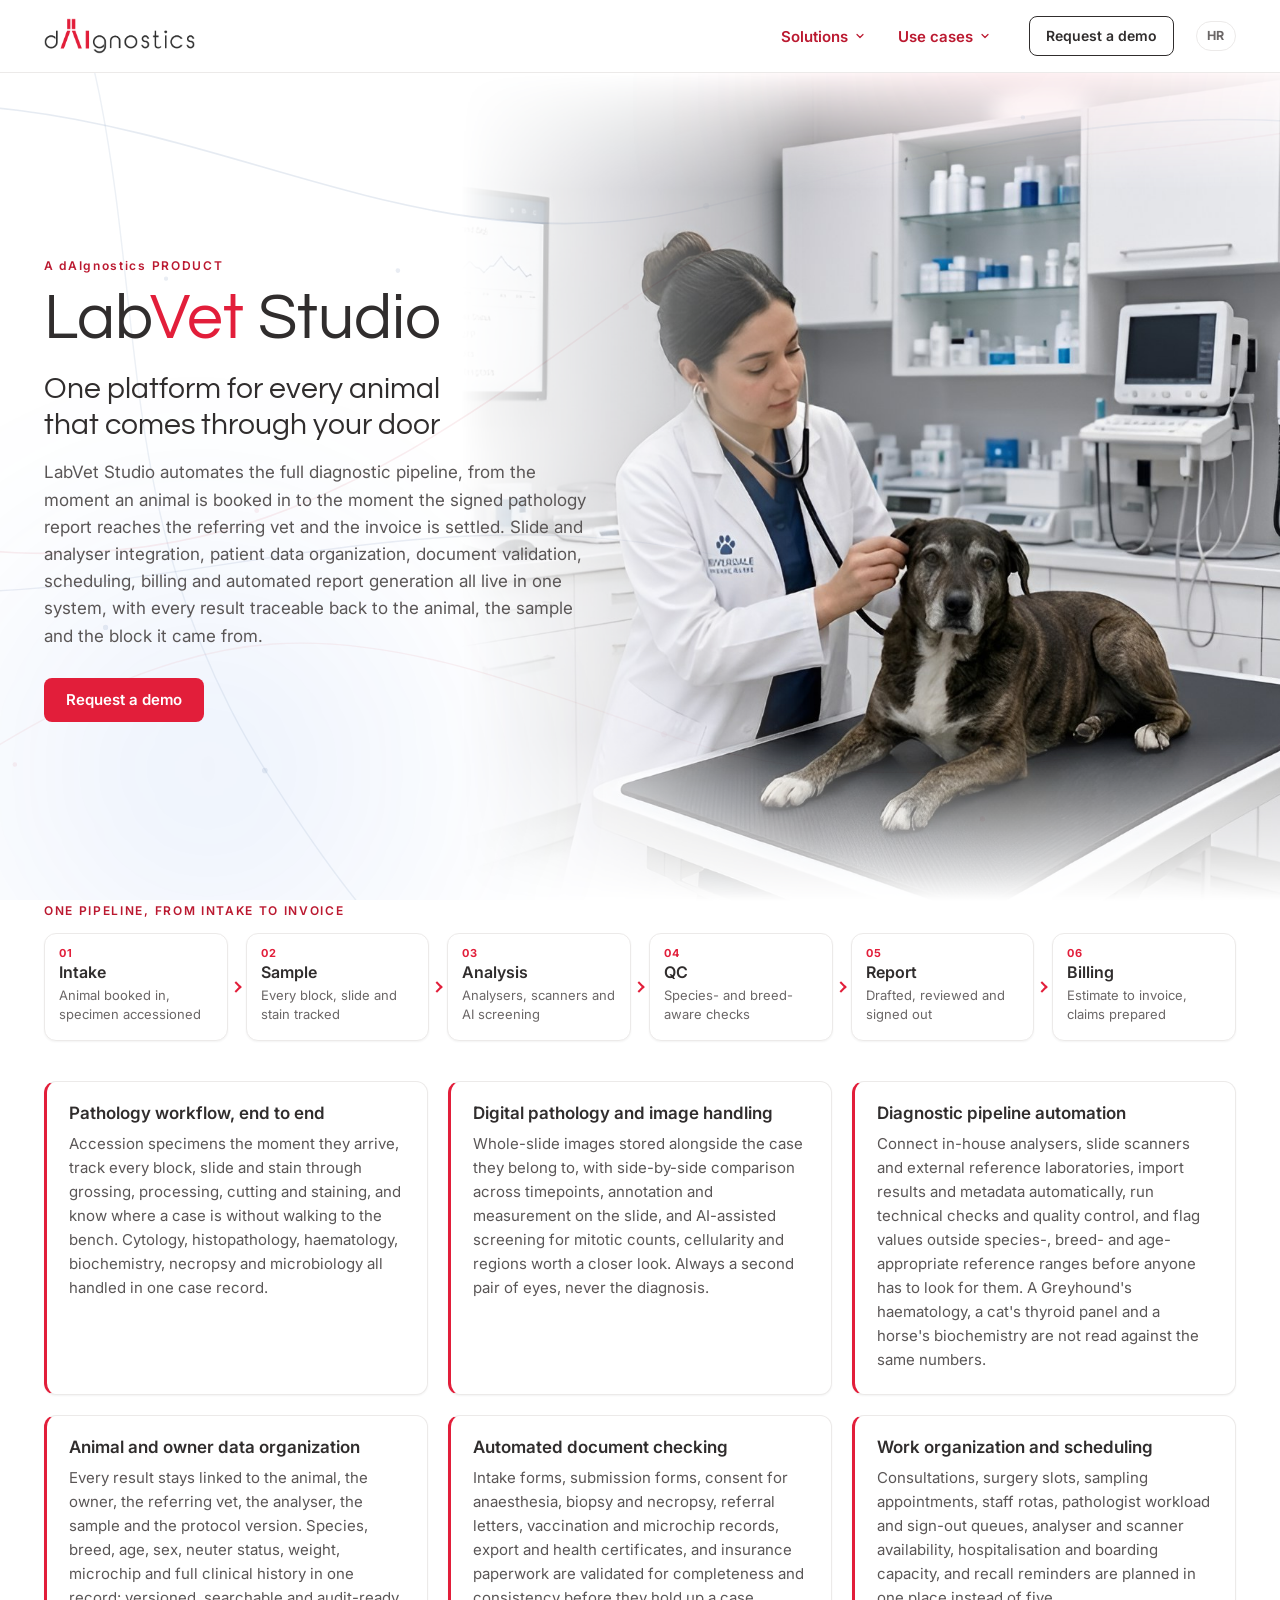
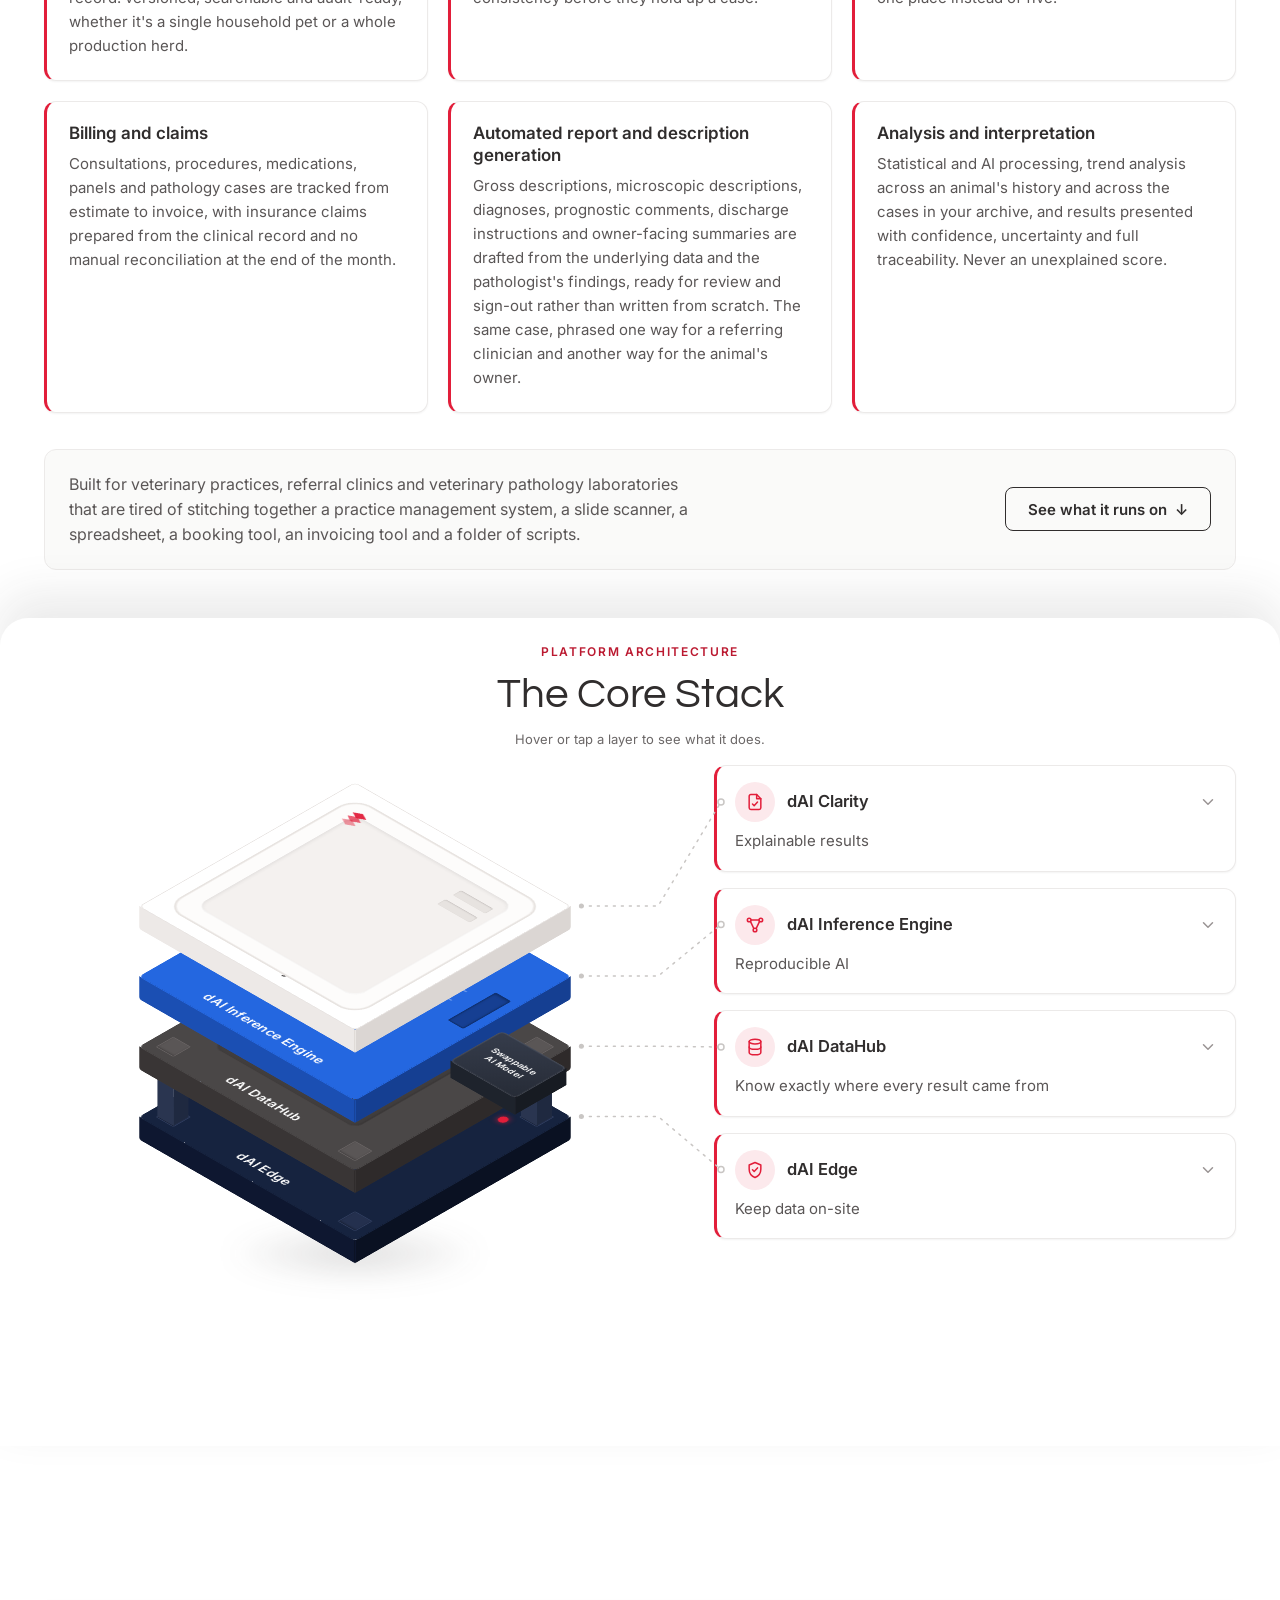
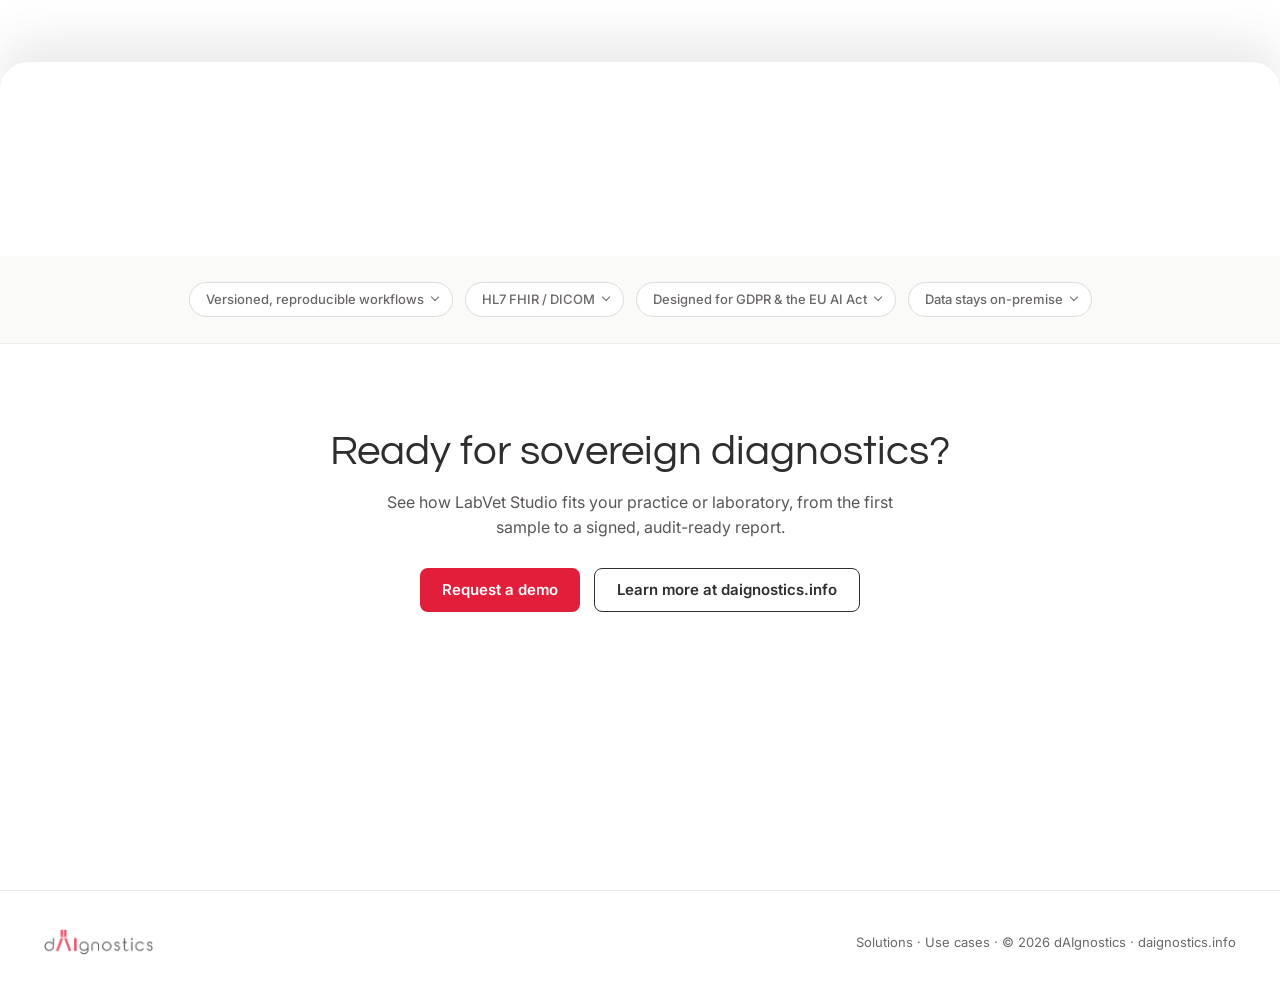
==== commit d43f84f8: "Launch feedback round 1: HR display font, mobile CTA, stack flicker, pipeline flow, clearer copy Blo" ====
--- a/index.html
+++ b/index.html
@@ -3,14 +3,14 @@
 <head>
   <meta charset="UTF-8">
   <meta name="viewport" content="width=device-width, initial-scale=1.0">
-  <title>dAIgnostics — LabVet Studio</title>
-  <meta name="description" content="LabVet Studio: one platform for every animal that comes through your door — slide and analyser integration, patient data organization, document validation, scheduling, billing and automated report generation, with every result traceable back to the animal, the sample and the block it came from.">
+  <title>LabVet Studio by dAIgnostics</title>
+  <meta name="description" content="LabVet Studio: one platform for every animal that comes through your door. Slide and analyser integration, patient data organization, document validation, scheduling, billing and automated report generation, with every result traceable back to the animal, the sample and the block it came from.">
   <link rel="icon" type="image/svg+xml" href="assets/favicon.svg">
   <link rel="alternate" hreflang="en" href="index.html">
   <link rel="alternate" hreflang="hr" href="hr/index.html">
   <link rel="preconnect" href="https://fonts.googleapis.com">
   <link rel="preconnect" href="https://fonts.gstatic.com" crossorigin>
-  <link href="https://fonts.googleapis.com/css2?family=Inter:wght@400;500;600;700&display=swap" rel="stylesheet">
+  <link href="https://fonts.googleapis.com/css2?family=Inter:wght@400;500;600;700&family=Questrial&display=swap" rel="stylesheet">
   <link rel="stylesheet" href="css/style.css">
 </head>
 <body>
@@ -46,7 +46,7 @@
 
 <header class="site-head">
   <div class="container head-row">
-    <a class="brand" href="index.html" aria-label="dAIgnostics — home">
+    <a class="brand" href="index.html" aria-label="dAIgnostics home">
       <img src="assets/daignostics-logo.png" alt="dAIgnostics" class="brand-logo" width="151" height="36">
     </a>
     <nav class="main-nav" aria-label="Main navigation">
@@ -56,8 +56,8 @@
             <svg class="nav-chev" viewBox="0 0 24 24" fill="none" stroke="currentColor" stroke-width="2.4" stroke-linecap="round" stroke-linejoin="round" focusable="false" aria-hidden="true"><path d="M6 9l6 6 6-6"/></svg>
           </a>
           <ul class="dd">
-            <li><a href="solutions.html#health-studio">Health Studio — diagnostics platform</a></li>
-            <li><a href="solutions.html#dai-edge">dAI Edge — data sovereignty</a></li>
+            <li><a href="solutions.html#health-studio">Health Studio: diagnostics platform</a></li>
+            <li><a href="solutions.html#dai-edge">dAI Edge: data sovereignty</a></li>
             <li><a href="solutions.html#ai-reporting">AI-assisted reporting</a></li>
             <li><a href="solutions.html#cezih">National connectivity (CEZIH)</a></li>
             <li><a href="solutions.html#operations">Hospital resource optimization</a></li>
@@ -94,16 +94,28 @@
     <div class="container intro-inner">
     <div class="intro-hero">
       <div class="intro-copy">
+        <p class="eyebrow intro-eyebrow">A <span class="brand-case">dAIgnostics</span> product</p>
         <h1 id="hero-title" class="hero-title">Lab<span class="accent">Vet</span> Studio</h1>
         <p class="intro-tagline" role="doc-subtitle">One platform for every animal that comes through your door</p>
-        <p class="intro-lede">LabVet Studio automates the full diagnostic pipeline — from the moment an animal is booked in to the moment the signed pathology report reaches the referring vet and the invoice is settled. Slide and analyser integration, patient data organization, document validation, scheduling, billing and automated report generation all live in one system, with every result traceable back to the animal, the sample and the block it came from.</p>
-        <p class="intro-lede">Built for veterinary practices, referral clinics and veterinary pathology laboratories that are tired of stitching together a practice management system, a slide scanner, a spreadsheet, a booking tool, an invoicing tool and a folder of scripts.</p>
+        <p class="intro-lede">LabVet Studio automates the full diagnostic pipeline, from the moment an animal is booked in to the moment the signed pathology report reaches the referring vet and the invoice is settled. Slide and analyser integration, patient data organization, document validation, scheduling, billing and automated report generation all live in one system, with every result traceable back to the animal, the sample and the block it came from.</p>
         <div class="intro-actions">
           <a class="btn btn-primary" href="#contact">Request a demo</a>
         </div>
       </div>
     </div><!-- /.intro-hero -->
 
+    <div class="flow" aria-labelledby="flow-title">
+      <p class="flow-title" id="flow-title">One pipeline, from intake to invoice</p>
+      <ol class="flow-steps">
+        <li><span class="flow-num">01</span><span class="flow-name">Intake</span><span class="flow-sub">Animal booked in, specimen accessioned</span></li>
+        <li><span class="flow-num">02</span><span class="flow-name">Sample</span><span class="flow-sub">Every block, slide and stain tracked</span></li>
+        <li><span class="flow-num">03</span><span class="flow-name">Analysis</span><span class="flow-sub">Analysers, scanners and AI screening</span></li>
+        <li><span class="flow-num">04</span><span class="flow-name">QC</span><span class="flow-sub">Species- and breed-aware checks</span></li>
+        <li><span class="flow-num">05</span><span class="flow-name">Report</span><span class="flow-sub">Drafted, reviewed and signed out</span></li>
+        <li><span class="flow-num">06</span><span class="flow-name">Billing</span><span class="flow-sub">Estimate to invoice, claims prepared</span></li>
+      </ol>
+    </div>
+
     <div class="feature-grid">
       <article class="feature">
         <h2 class="feature-title">Pathology workflow, end to end</h2>
@@ -111,7 +123,7 @@
       </article>
       <article class="feature">
         <h2 class="feature-title">Digital pathology and image handling</h2>
-        <p>Whole-slide images stored alongside the case they belong to, with side-by-side comparison across timepoints, annotation and measurement on the slide, and AI-assisted screening for mitotic counts, cellularity and regions worth a closer look — always as a second pair of eyes, never as the diagnosis.</p>
+        <p>Whole-slide images stored alongside the case they belong to, with side-by-side comparison across timepoints, annotation and measurement on the slide, and AI-assisted screening for mitotic counts, cellularity and regions worth a closer look. Always a second pair of eyes, never the diagnosis.</p>
       </article>
       <article class="feature">
         <h2 class="feature-title">Diagnostic pipeline automation</h2>
@@ -119,7 +131,7 @@
       </article>
       <article class="feature">
         <h2 class="feature-title">Animal and owner data organization</h2>
-        <p>Every result stays linked to the animal, the owner, the referring vet, the analyser, the sample and the protocol version. Species, breed, age, sex, neuter status, weight, microchip and full clinical history in one record — versioned, searchable and audit-ready, whether it's a single household pet or a whole production herd.</p>
+        <p>Every result stays linked to the animal, the owner, the referring vet, the analyser, the sample and the protocol version. Species, breed, age, sex, neuter status, weight, microchip and full clinical history in one record: versioned, searchable and audit-ready, whether it's a single household pet or a whole production herd.</p>
       </article>
       <article class="feature">
         <h2 class="feature-title">Automated document checking</h2>
@@ -139,13 +151,17 @@
       </article>
       <article class="feature">
         <h2 class="feature-title">Analysis and interpretation</h2>
-        <p>Statistical and AI processing, trend analysis across an animal's history and across the cases in your archive, and results presented with confidence, uncertainty and full traceability — never an unexplained score.</p>
-      </article>
+        <p>Statistical and AI processing, trend analysis across an animal's history and across the cases in your archive, and results presented with confidence, uncertainty and full traceability. Never an unexplained score.</p>
+      </article>
+    </div>
+    <div class="intro-close">
+      <p>Built for veterinary practices, referral clinics and veterinary pathology laboratories that are tired of stitching together a practice management system, a slide scanner, a spreadsheet, a booking tool, an invoicing tool and a folder of scripts.</p>
+      <a class="btn btn-ghost" href="#platform">See what it runs on <span aria-hidden="true">&darr;</span></a>
     </div>
     </div><!-- /.intro-inner -->
   </section>
 
-  <div class="pin-region" data-pin>
+  <div class="pin-region" id="platform" data-pin>
   <section class="hero container">
     <p class="eyebrow">Platform architecture</p>
     <h2 id="stack-title" class="hero-title stack-title">The Core Stack</h2>
@@ -163,7 +179,7 @@
           <div class="slab-lift">
             <div class="slab-idle">
               <button class="slab" type="button" id="slab-clarity">
-                <span class="face face--top"><span class="detail d-frame" aria-hidden="true"></span><span class="detail d-screen" aria-hidden="true"></span><span class="detail d-slot d-slot-1" aria-hidden="true"></span><span class="detail d-slot d-slot-2" aria-hidden="true"></span><span class="slab-mark" aria-hidden="true"><svg viewBox="0 0 32 32" focusable="false" aria-hidden="true"><g fill="#E21E3A"><path d="M16 5.2 25 10l-9 4.8L7 10z" opacity=".95"/><path d="M16 12.4 25 17.2l-9 4.8-9-4.8z" opacity=".7"/><path d="M16 19.6 25 24.4l-9 4.8-9-4.8z" opacity=".45"/></g></svg></span><span class="slab-label">dAI Clarity<span class="visually-hidden"> — layer 1 of 4, show key features</span></span></span>
+                <span class="face face--top"><span class="detail d-frame" aria-hidden="true"></span><span class="detail d-screen" aria-hidden="true"></span><span class="detail d-slot d-slot-1" aria-hidden="true"></span><span class="detail d-slot d-slot-2" aria-hidden="true"></span><span class="slab-mark" aria-hidden="true"><svg viewBox="0 0 32 32" focusable="false" aria-hidden="true"><g fill="#E21E3A"><path d="M16 5.2 25 10l-9 4.8L7 10z" opacity=".95"/><path d="M16 12.4 25 17.2l-9 4.8-9-4.8z" opacity=".7"/><path d="M16 19.6 25 24.4l-9 4.8-9-4.8z" opacity=".45"/></g></svg></span><span class="slab-label">dAI Clarity<span class="visually-hidden">: layer 1 of 4, show key features</span></span></span>
                 <span class="face face--south" aria-hidden="true"></span>
                 <span class="face face--east" aria-hidden="true"></span>
               </button>
@@ -176,7 +192,7 @@
           <div class="slab-lift">
             <div class="slab-idle">
               <button class="slab" type="button" id="slab-inference">
-                <span class="face face--top"><span class="detail d-chip" aria-hidden="true"></span><span class="detail d-trace d-trace-1" aria-hidden="true"></span><span class="detail d-trace d-trace-2" aria-hidden="true"></span><span class="detail d-port" aria-hidden="true"></span><span class="slab-label">dAI Inference Engine<span class="visually-hidden"> — layer 2 of 4, show key features</span></span></span>
+                <span class="face face--top"><span class="detail d-chip" aria-hidden="true"></span><span class="detail d-trace d-trace-1" aria-hidden="true"></span><span class="detail d-trace d-trace-2" aria-hidden="true"></span><span class="detail d-port" aria-hidden="true"></span><span class="slab-label">dAI Inference Engine<span class="visually-hidden">: layer 2 of 4, show key features</span></span></span>
                 <span class="face face--south" aria-hidden="true"></span>
                 <span class="face face--east" aria-hidden="true"></span>
               </button>
@@ -194,7 +210,7 @@
           <div class="slab-lift">
             <div class="slab-idle">
               <button class="slab" type="button" id="slab-datahub">
-                <span class="face face--top"><span class="detail d-panel" aria-hidden="true"></span><span class="detail d-vent d-vent-1" aria-hidden="true"></span><span class="detail d-vent d-vent-2" aria-hidden="true"></span><span class="detail d-vent d-vent-3" aria-hidden="true"></span><span class="detail d-pad d-pad-nw" aria-hidden="true"></span><span class="detail d-pad d-pad-ne" aria-hidden="true"></span><span class="detail d-pad d-pad-sw" aria-hidden="true"></span><span class="detail d-pad d-pad-se" aria-hidden="true"></span><span class="slab-label">dAI DataHub<span class="visually-hidden"> — layer 3 of 4, show key features</span></span></span>
+                <span class="face face--top"><span class="detail d-panel" aria-hidden="true"></span><span class="detail d-vent d-vent-1" aria-hidden="true"></span><span class="detail d-vent d-vent-2" aria-hidden="true"></span><span class="detail d-vent d-vent-3" aria-hidden="true"></span><span class="detail d-pad d-pad-nw" aria-hidden="true"></span><span class="detail d-pad d-pad-ne" aria-hidden="true"></span><span class="detail d-pad d-pad-sw" aria-hidden="true"></span><span class="detail d-pad d-pad-se" aria-hidden="true"></span><span class="slab-label">dAI DataHub<span class="visually-hidden">: layer 3 of 4, show key features</span></span></span>
                 <span class="face face--south" aria-hidden="true"></span>
                 <span class="face face--east" aria-hidden="true"></span>
               </button>
@@ -207,7 +223,7 @@
           <div class="slab-lift">
             <div class="slab-idle">
               <button class="slab" type="button" id="slab-edge">
-                <span class="face face--top"><span class="detail d-pad d-pad-nw" aria-hidden="true"></span><span class="detail d-pad d-pad-ne" aria-hidden="true"></span><span class="detail d-pad d-pad-sw" aria-hidden="true"></span><span class="detail d-pad d-pad-se" aria-hidden="true"></span><span class="detail d-vent-wide" aria-hidden="true"></span><span class="detail d-led" aria-hidden="true"></span><span class="slab-label">dAI Edge<span class="visually-hidden"> — layer 4 of 4, show key features</span></span></span>
+                <span class="face face--top"><span class="detail d-pad d-pad-nw" aria-hidden="true"></span><span class="detail d-pad d-pad-ne" aria-hidden="true"></span><span class="detail d-pad d-pad-sw" aria-hidden="true"></span><span class="detail d-pad d-pad-se" aria-hidden="true"></span><span class="detail d-vent-wide" aria-hidden="true"></span><span class="detail d-led" aria-hidden="true"></span><span class="slab-label">dAI Edge<span class="visually-hidden">: layer 4 of 4, show key features</span></span></span>
                 <span class="face face--south" aria-hidden="true"></span>
                 <span class="face face--east" aria-hidden="true"></span>
                 <span class="post post-nw" aria-hidden="true"><i class="post-s"></i><i class="post-e"></i><i class="post-cap"></i></span>
@@ -240,9 +256,10 @@
             </span>
           </button>
         </h3>
-        <p class="card-desc">Explainable reporting layer for clinicians (audit-ready output).</p>
+        <p class="card-desc">Explainable results</p>
         <div class="panel-clip">
           <div class="panel" role="region" id="panel-clarity" aria-labelledby="trig-clarity">
+            <p class="panel-tech">Explainable reporting layer for clinicians (audit-ready output).</p>
             <ul class="features">
               <li>Audit-ready reports with a complete decision trail</li>
               <li>Per-report explainability: key factors, SHAP and saliency maps</li>
@@ -269,9 +286,10 @@
             </span>
           </button>
         </h3>
-        <p class="card-desc">Versioned analytical workflow execution with a model-agnostic loader.</p>
+        <p class="card-desc">Reproducible AI</p>
         <div class="panel-clip">
           <div class="panel" role="region" id="panel-inference" aria-labelledby="trig-inference">
+            <p class="panel-tech">Versioned analytical workflow execution with a model-agnostic loader.</p>
             <ul class="features">
               <li>Versioned, reproducible analytical workflows</li>
               <li>Model-agnostic loader: ONNX, PyTorch, TensorFlow, scikit-learn</li>
@@ -299,9 +317,10 @@
             </span>
           </button>
         </h3>
-        <p class="card-desc">Managed database with full provenance.</p>
+        <p class="card-desc">Know exactly where every result came from</p>
         <div class="panel-clip">
           <div class="panel" role="region" id="panel-datahub" aria-labelledby="trig-datahub">
+            <p class="panel-tech">Managed database with full provenance.</p>
             <ul class="features">
               <li>Full provenance for every record and transformation</li>
               <li>Role-based access control (RBAC) and a complete audit log</li>
@@ -328,9 +347,10 @@
             </span>
           </button>
         </h3>
-        <p class="card-desc">Secure ingestion and local harmonization (sovereignty layer) on hospital premises.</p>
+        <p class="card-desc">Keep data on-site</p>
         <div class="panel-clip">
           <div class="panel" role="region" id="panel-edge" aria-labelledby="trig-edge">
+            <p class="panel-tech">Secure ingestion and local harmonization (sovereignty layer) on hospital premises.</p>
             <ul class="features">
               <li>Secure on-premise ingestion at the hospital site</li>
               <li>Local harmonization and pseudonymization before any processing</li>
@@ -350,16 +370,22 @@
   <div class="curtain">
   <section class="badges" aria-label="Standards and compliance">
     <div class="container badge-row">
-      <span class="chip">Versioned, reproducible workflows</span>
-      <span class="chip">HL7 FHIR / DICOM</span>
-      <span class="chip">GDPR &amp; EU AI Act ready</span>
-      <span class="chip">On-premise sovereignty</span>
+      <button class="chip" type="button" aria-expanded="false" aria-controls="note-workflows">Versioned, reproducible workflows</button>
+      <button class="chip" type="button" aria-expanded="false" aria-controls="note-standards">HL7 FHIR / DICOM</button>
+      <button class="chip" type="button" aria-expanded="false" aria-controls="note-compliance">Designed for GDPR &amp; the EU AI Act</button>
+      <button class="chip" type="button" aria-expanded="false" aria-controls="note-onprem">Data stays on-premise</button>
+    </div>
+    <div class="container chip-notes">
+      <p class="chip-note" id="note-workflows" hidden>Every analysis runs as a versioned workflow: the same input gives the same result, and every result can be traced to the exact workflow and model version that produced it.</p>
+      <p class="chip-note" id="note-standards" hidden>Results, orders and images are exchanged over the standards your LIS, HIS and PACS already speak: HL7 FHIR for data, DICOM for images.</p>
+      <p class="chip-note" id="note-compliance" hidden>Pseudonymisation, role-based access, complete audit logs and mandatory human review are built in to support GDPR obligations and the requirements the EU AI Act sets for medical AI systems.</p>
+      <p class="chip-note" id="note-onprem" hidden>Data is ingested, pseudonymised and processed inside your institution. Nothing leaves the premises without your explicit approval.</p>
     </div>
   </section>
 
   <section class="cta container" id="contact">
     <h2 class="cta-title">Ready for sovereign diagnostics?</h2>
-    <p class="cta-sub">See how LabVet Studio fits your practice or laboratory — from the first sample
+    <p class="cta-sub">See how LabVet Studio fits your practice or laboratory, from the first sample
       to a signed, audit-ready report.</p>
     <div class="cta-row">
       <a class="btn btn-primary" href="mailto:contact@daignostics.info">Request a demo</a>
--- a/css/style.css
+++ b/css/style.css
@@ -23,7 +23,7 @@
   --bg-soft: #FAFAF9;
 
   --font-ui: 'Inter', system-ui, -apple-system, 'Segoe UI', sans-serif;
-  --font-display: 'Adarsh Sans', 'Inter', system-ui, sans-serif;
+  --font-display: 'Adarsh Sans', 'Questrial', 'Inter', system-ui, sans-serif; /* Adarsh Sans has no Č Ć Đ Š Ž: Questrial supplies matching geometric glyphs */
 
   /* Isometric geometry — breakpoints only retune these */
   --slab: clamp(220px, min(44vw, 34vh), 320px);
@@ -236,13 +236,21 @@
   height: 72px;
 }
 
+.brand { display: inline-flex; align-items: center; min-width: 0; }
+.brand-logo {
+  height: 36px;
+  width: auto;
+  max-width: 100%;
+  object-fit: contain;        /* if the narrow header squeezes the box, the mark scales
+  object-position: left center;  instead of being squashed */
+  display: block;
+}
+
 @media (max-width: 399.98px) {
-  .brand-logo { height: 28px; }
+  .head-row { gap: 8px; }
+  .brand-logo { height: 26px; min-width: 96px; } /* the mark never shrinks below a legible width; the nav yields instead */
   .head-row .btn-small { padding: 8px 12px; font-size: 13px; }
 }
-
-.brand { display: inline-flex; align-items: center; }
-.brand-logo { height: 36px; width: auto; display: block; }
 
 /* --------------------------------------------------------------------------
    Main navigation (dropdowns on hover/focus-within; plain links < 720px)
@@ -271,18 +279,19 @@
   padding: 10px 14px;
   border-radius: 8px;
   font: 600 15px/1 var(--font-ui);
-  color: var(--ink);
+  color: var(--red-dark); /* brand red: reads as a menu, not as static text */
   text-decoration: none;
   transition: background-color .15s, color .15s;
 }
 
-.nav-link:hover { background: var(--bg-soft); color: var(--red); }
+.nav-link:hover,
+.nav-link:focus-visible { background: var(--bg-soft); color: var(--red); text-decoration: underline; text-underline-offset: 4px; }
 .nav-link[aria-current="page"] { color: var(--red); }
 
 .nav-link .nav-chev {
   width: 12px;
   height: 12px;
-  color: var(--ink-faint);
+  color: currentColor;
   transition: transform .18s;
 }
 
@@ -332,8 +341,24 @@
 @media (max-width: 719.98px) {
   .dd { display: none; }
   .nav-link { padding: 10px 10px; font-size: 14px; }
-  .nav-link .nav-chev { display: none; }
+  /* no dropdowns here: the links open the pages, so the chevron points right */
+  .nav-link .nav-chev,
+  .has-dd:hover .nav-chev,
+  .has-dd:focus-within .nav-chev { display: inline-block; transform: rotate(-90deg); }
   .head-row > .btn { display: none; } /* nav wins the narrow header; CTA stays in page */
+}
+
+@media (max-width: 399.98px) {
+  .nav-link { padding: 8px 6px; font-size: 13px; } /* tighter so logo + nav + language pill fit ~360px */
+}
+
+@media (max-width: 349.98px) {
+  /* 320px-class phones: everything a notch smaller so nothing overlaps the mark */
+  .brand-logo { min-width: 80px; }
+  .main-nav { margin-right: 4px; }
+  .main-nav ul { gap: 0; }
+  .nav-link { padding: 8px 4px; font-size: 12.5px; }
+  .lang-switch { padding: 6px 8px; font-size: 12px; }
 }
 
 /* Language switch pill */
@@ -375,6 +400,7 @@
   .pin-region {
     position: sticky;
     top: var(--pin-top, 72px); /* just below the sticky header */
+    scroll-margin-top: 72px;   /* #platform lands exactly at the pin point */
     z-index: 1;
     /* white panel that rises over the pinned intro; at least a viewport tall
        so nothing of the intro shows below it once pinned.
@@ -429,7 +455,7 @@
 .sol {
   border-top: 1px solid var(--line);
   padding: 46px 0 40px;
-  scroll-margin-top: 24px;
+  scroll-margin-top: calc(72px + 24px); /* clear the sticky header when jumped to from the dropdowns */
 }
 .sol:first-of-type { border-top: 0; padding-top: 28px; }
 
@@ -668,6 +694,91 @@
   margin-top: 28px;
 }
 
+.intro-eyebrow { margin-bottom: 12px; }
+.intro-eyebrow .brand-case { text-transform: none; } /* keep the dAIgnostics casing inside the uppercase kicker */
+
+/* B1: the pipeline in one glance, before the individual feature cards */
+.flow { margin: 4px 0 40px; }
+
+.flow-title {
+  margin: 0 0 16px;
+  font: 600 12px/1 var(--font-ui);
+  letter-spacing: .14em;
+  text-transform: uppercase;
+  color: var(--red-dark);
+}
+
+.flow-steps {
+  list-style: none;
+  margin: 0;
+  padding: 0;
+  display: grid;
+  grid-template-columns: repeat(6, minmax(0, 1fr));
+  gap: 12px 18px;
+}
+
+.flow-steps li {
+  position: relative;
+  display: grid;
+  gap: 4px;
+  padding: 14px 14px 16px;
+  background: #fff;
+  border: 1px solid var(--line);
+  border-radius: 12px;
+  box-shadow: 0 1px 2px rgba(48, 45, 45, .06);
+}
+
+/* arrow to the next step */
+.flow-steps li::after {
+  content: "";
+  position: absolute;
+  top: 50%;
+  right: -13px;
+  width: 8px;
+  height: 8px;
+  border-top: 2px solid var(--red);
+  border-right: 2px solid var(--red);
+  transform: translateY(-50%) rotate(45deg);
+}
+.flow-steps li:last-child::after { display: none; }
+
+.flow-num { font: 700 11px/1 var(--font-ui); letter-spacing: .1em; color: var(--red); }
+.flow-name { font: 600 16px/1.2 var(--font-ui); color: var(--ink); }
+.flow-sub { font: 400 13px/1.45 var(--font-ui); color: var(--ink-mute); }
+
+@media (max-width: 1023.98px) {
+  .flow-steps { grid-template-columns: repeat(3, minmax(0, 1fr)); }
+  .flow-steps li:nth-child(3)::after { display: none; }
+}
+
+@media (max-width: 599.98px) {
+  .flow-steps { grid-template-columns: repeat(2, minmax(0, 1fr)); gap: 10px 16px; }
+  .flow-steps li:nth-child(3)::after { display: block; }
+  .flow-steps li:nth-child(even)::after { display: none; }
+  .flow-sub { display: none; }
+}
+
+/* B2: the feature section gets a visible end and a closing link */
+.intro-close {
+  display: flex;
+  flex-wrap: wrap;
+  align-items: center;
+  justify-content: space-between;
+  gap: 16px 32px;
+  margin-top: 36px;
+  padding: 22px 24px;
+  border: 1px solid var(--line);
+  border-radius: 12px;
+  background: var(--bg-soft);
+}
+.intro-close p {
+  margin: 0;
+  max-width: 62ch;
+  font-size: 16px;
+  line-height: 1.55;
+  color: var(--ink-soft);
+}
+
 /* Photo layer: spans the whole intro; the frame inside holds the picture */
 .intro-media {
   position: absolute;
@@ -681,7 +792,7 @@
   top: 0;
   left: 0;
   right: 0;
-  height: min(60vh, 520px);
+  height: min(50vh, 440px);
   opacity: .85;
   -webkit-mask-image: linear-gradient(to bottom, #000 30%, transparent 96%);
   mask-image: linear-gradient(to bottom, #000 30%, transparent 96%);
@@ -700,8 +811,13 @@
   .intro-hero {
     min-height: 0;
     align-items: flex-start;
-    padding-top: min(44vh, 380px);
+    padding-top: min(36vh, 300px);
   }
+  /* the demo button must be visible without scrolling: it moves above the lede */
+  .intro-copy { display: flex; flex-direction: column; }
+  .intro-lede { order: 1; }
+  .intro-actions { margin-top: 22px; }
+  .intro-lede:first-of-type { margin-top: 26px; }
 }
 
 @media (min-width: 900px) {
@@ -1350,6 +1466,14 @@
   animation: shadowBreathe 6s ease-in-out infinite alternate;
 }
 
+/* Touch and small screens: the idle bob shimmers on mobile GPUs and reads as a
+   glitch on the top (white) layer, so the stack rests still there */
+@media (hover: none), (max-width: 1023.98px) {
+  .stack-viz.is-settled .slab-idle,
+  .stack-viz.is-settled .ground-shadow { animation: none; }
+  .stack-viz.is-settled .slab-idle { transform: translateZ(0); }
+}
+
 @keyframes idleFloat {
   from { transform: translateZ(-4px); }
   to   { transform: translateZ(4px); }
@@ -1468,10 +1592,19 @@
 
 .card-desc {
   margin: 0 0 8px;
-  font-size: 13.5px;
+  font-size: 15px;
   line-height: 1.5;
   color: var(--ink-soft);
   transition: color .2s;
+}
+
+/* the technical one-liner moved from the card face into the open panel */
+.panel-tech {
+  margin: 0;
+  padding: 6px 0 4px;
+  font-size: 13px;
+  line-height: 1.5;
+  color: var(--ink-mute);
 }
 
 .stack-viz.has-active .card:not(.is-active) .card-title,
@@ -1591,13 +1724,41 @@
 }
 
 .chip {
-  display: inline-block;
-  padding: 8px 16px;
+  display: inline-flex;
+  align-items: center;
+  gap: 8px;
+  padding: 8px 14px 8px 16px;
   border: 1px solid #DEDBD9;
   border-radius: 999px;
   font: 500 13px/1.3 var(--font-ui);
   color: var(--ink-mute);
   background: #fff;
+  cursor: pointer;
+  appearance: none;
+  -webkit-appearance: none;
+  transition: border-color .15s, color .15s, background-color .15s;
+}
+/* a small chevron says "this opens" */
+.chip::after {
+  content: "";
+  width: 6px;
+  height: 6px;
+  border-right: 1.5px solid currentColor;
+  border-bottom: 1.5px solid currentColor;
+  transform: translateY(-2px) rotate(45deg);
+  transition: transform .18s;
+}
+.chip:hover { border-color: var(--red); color: var(--red-dark); }
+.chip.is-open { border-color: var(--red); color: var(--red-dark); background: var(--red-tint); }
+.chip.is-open::after { transform: translateY(1px) rotate(-135deg); }
+
+.chip-notes { text-align: center; }
+.chip-note {
+  max-width: 720px;
+  margin: 16px auto 0;
+  font-size: 14px;
+  line-height: 1.6;
+  color: var(--ink-soft);
 }
 
 /* --------------------------------------------------------------------------
@@ -1607,6 +1768,7 @@
 .cta {
   text-align: center;
   padding-block: 84px;
+  scroll-margin-top: 72px; /* #contact / #kontakt land below the sticky header */
 }
 
 .cta-title {
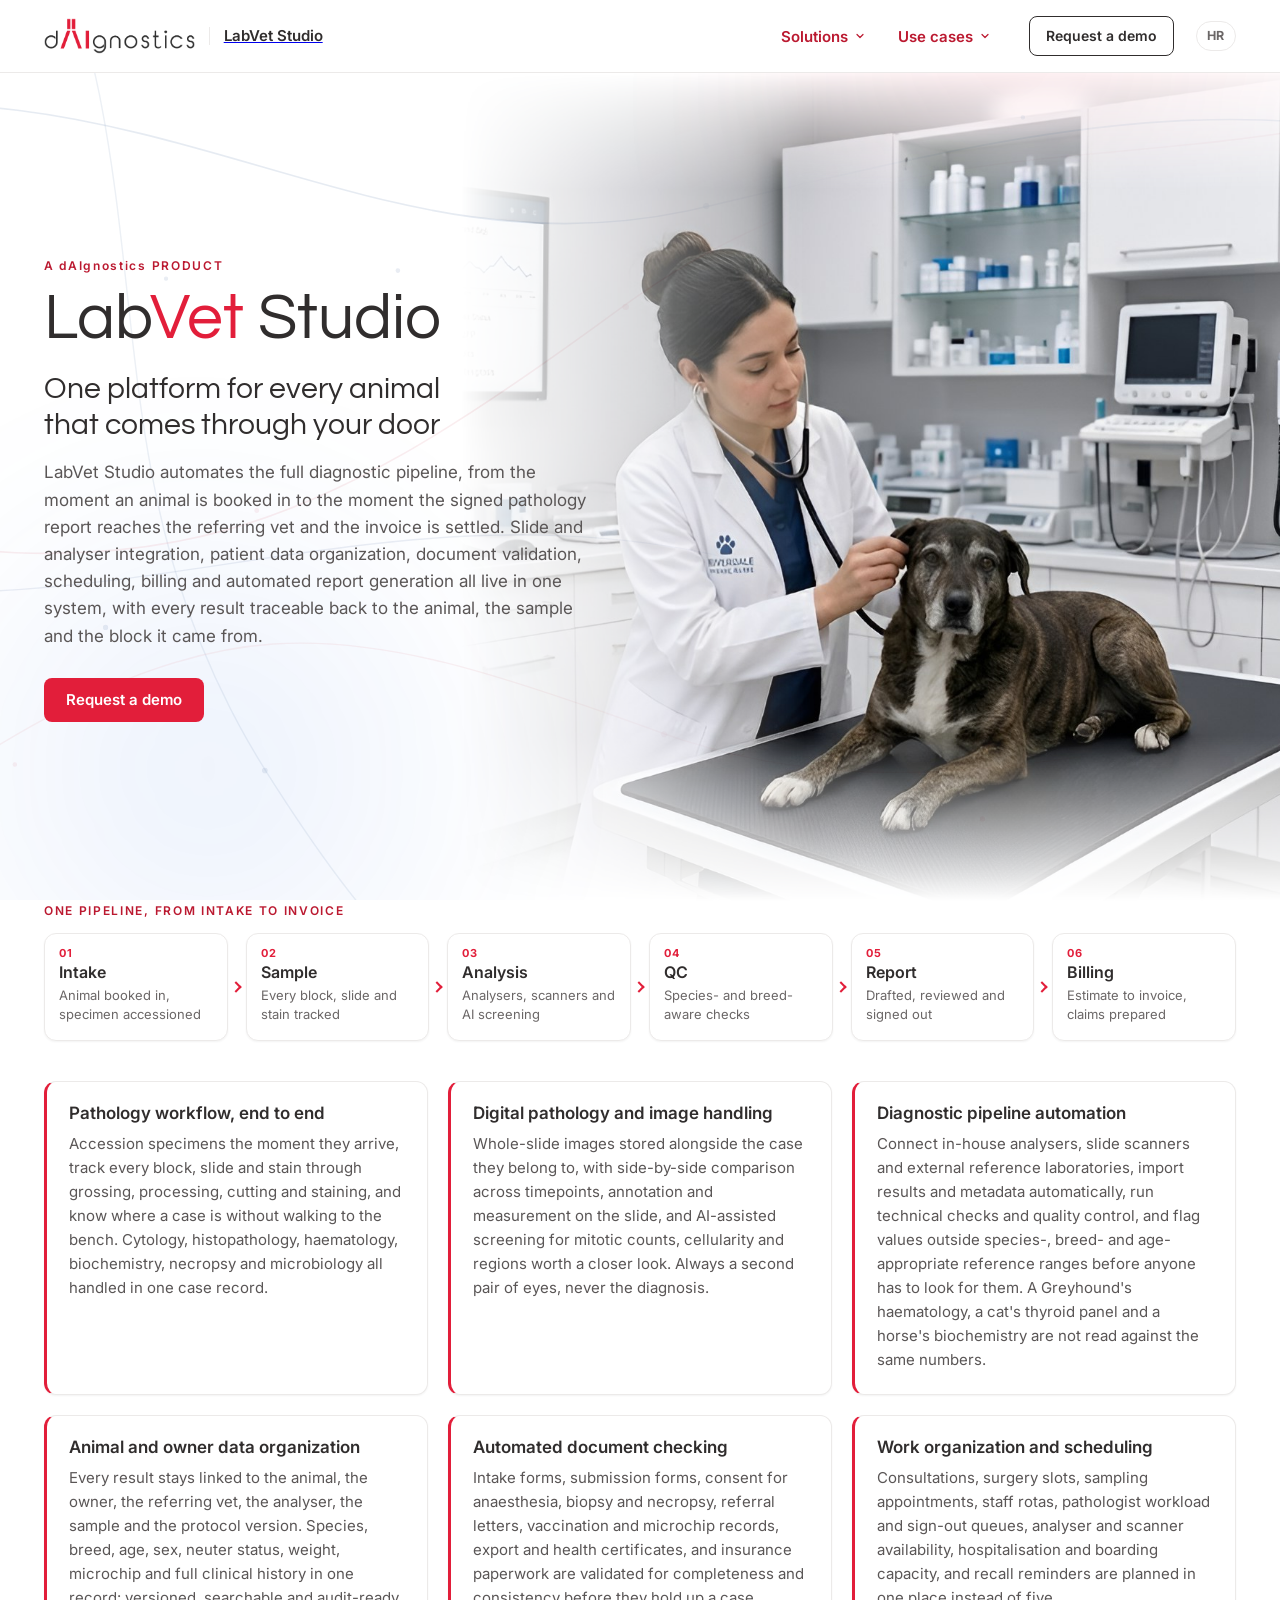
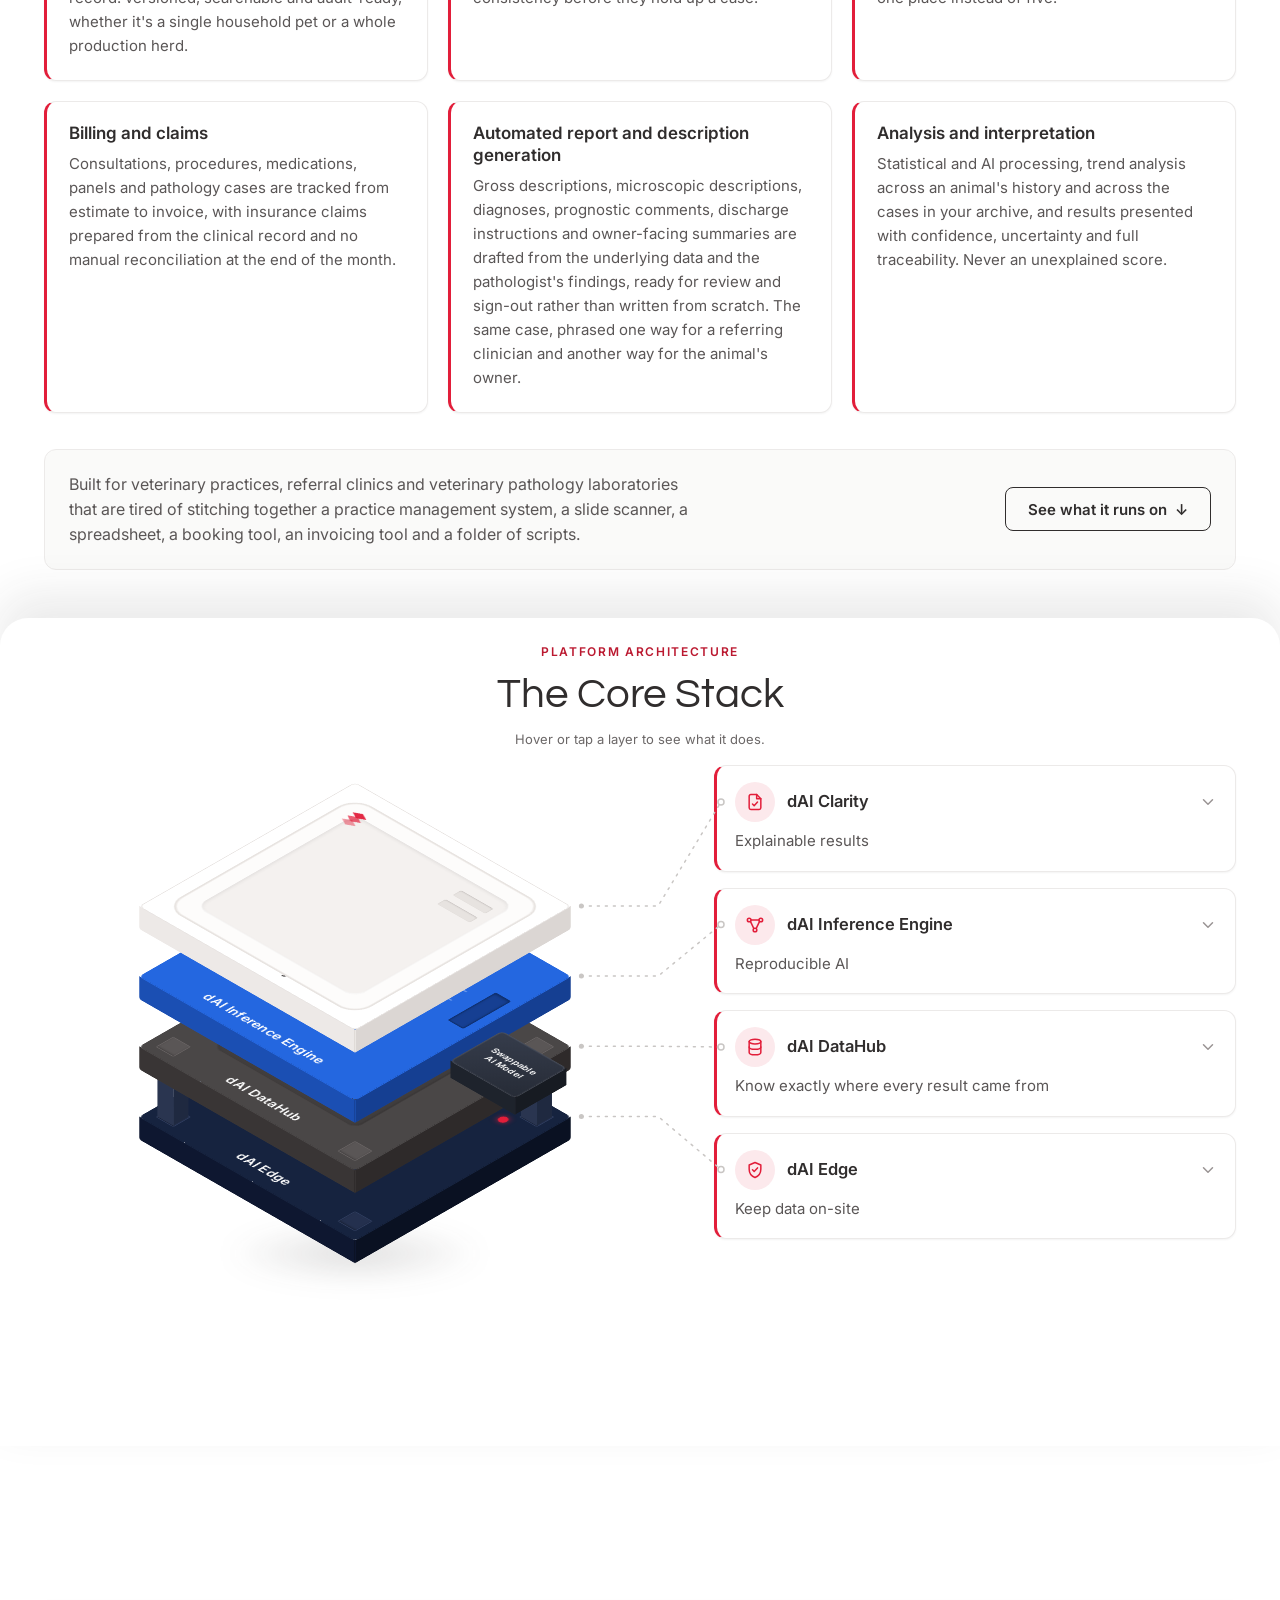
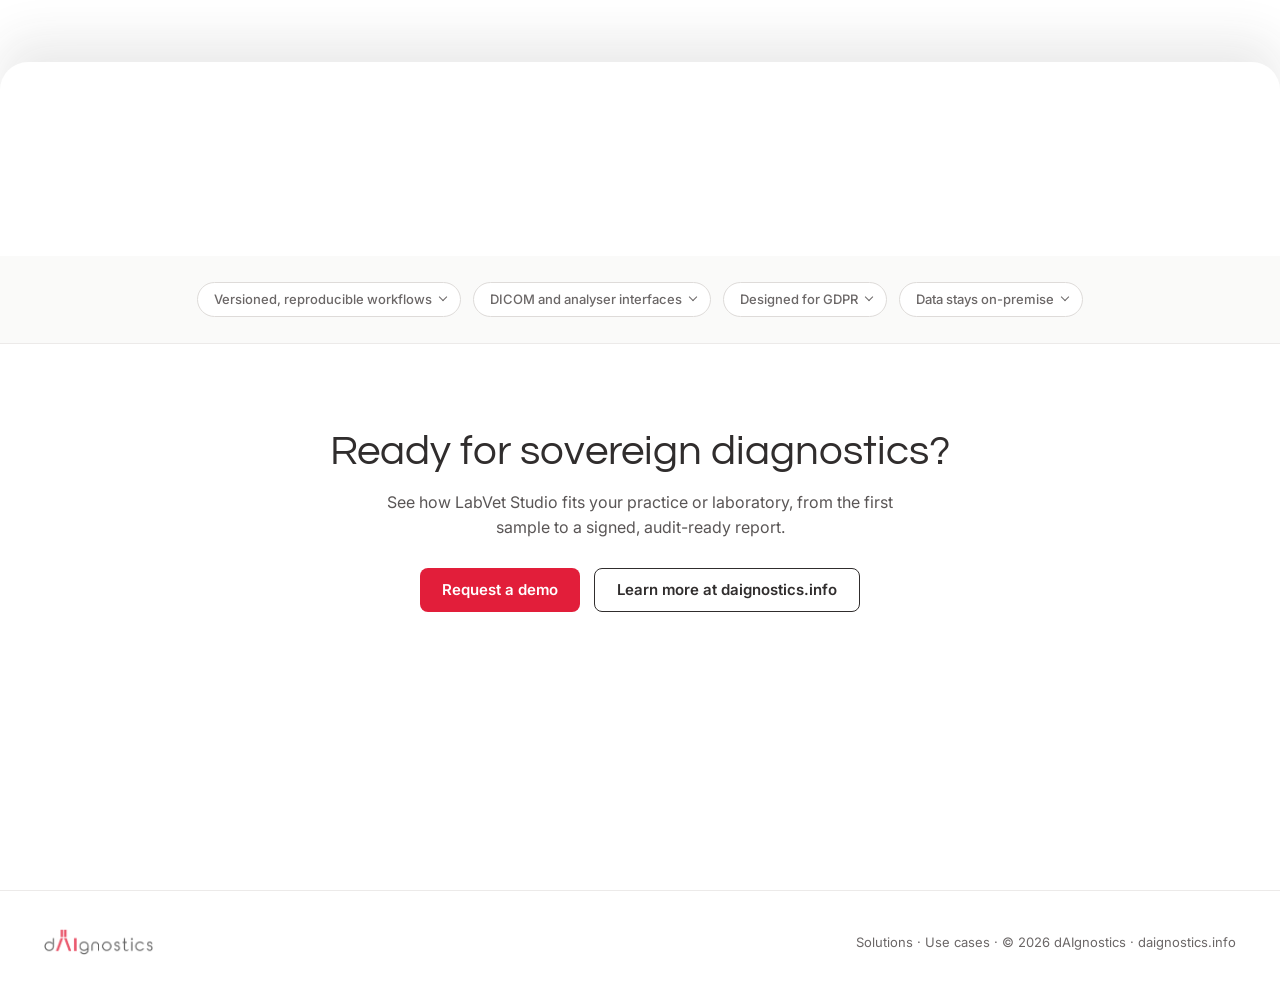
==== commit 212b868a: "Veterinary content for Solutions, Use cases, nav and Core Stack; product name in header - Solutions " ====
--- a/index.html
+++ b/index.html
@@ -46,8 +46,9 @@
 
 <header class="site-head">
   <div class="container head-row">
-    <a class="brand" href="index.html" aria-label="dAIgnostics home">
+    <a class="brand" href="index.html" aria-label="LabVet Studio by dAIgnostics, home">
       <img src="assets/daignostics-logo.png" alt="dAIgnostics" class="brand-logo" width="151" height="36">
+      <span class="brand-product">LabVet Studio</span>
     </a>
     <nav class="main-nav" aria-label="Main navigation">
       <ul>
@@ -56,11 +57,12 @@
             <svg class="nav-chev" viewBox="0 0 24 24" fill="none" stroke="currentColor" stroke-width="2.4" stroke-linecap="round" stroke-linejoin="round" focusable="false" aria-hidden="true"><path d="M6 9l6 6 6-6"/></svg>
           </a>
           <ul class="dd">
-            <li><a href="solutions.html#health-studio">Health Studio: diagnostics platform</a></li>
-            <li><a href="solutions.html#dai-edge">dAI Edge: data sovereignty</a></li>
-            <li><a href="solutions.html#ai-reporting">AI-assisted reporting</a></li>
-            <li><a href="solutions.html#cezih">National connectivity (CEZIH)</a></li>
-            <li><a href="solutions.html#operations">Hospital resource optimization</a></li>
+            <li><a href="solutions.html#pathology-workflow">Pathology workflow: accession to sign-out</a></li>
+            <li><a href="solutions.html#digital-pathology">Digital pathology and image handling</a></li>
+            <li><a href="solutions.html#diagnostic-pipeline">Diagnostic pipeline automation</a></li>
+            <li><a href="solutions.html#animal-data">Animal, owner and document data</a></li>
+            <li><a href="solutions.html#operations">Scheduling, billing and claims</a></li>
+            <li><a href="solutions.html#reporting">Automated reports and owner summaries</a></li>
             <li><a class="dd-all" href="solutions.html">All solutions →</a></li>
           </ul>
         </li>
@@ -69,11 +71,11 @@
             <svg class="nav-chev" viewBox="0 0 24 24" fill="none" stroke="currentColor" stroke-width="2.4" stroke-linecap="round" stroke-linejoin="round" focusable="false" aria-hidden="true"><path d="M6 9l6 6 6-6"/></svg>
           </a>
           <ul class="dd">
-            <li><a href="use-cases.html#radiology">Radiology report drafts in seconds</a></li>
-            <li><a href="use-cases.html#therapy-list">Digital therapy list</a></li>
-            <li><a href="use-cases.html#scheduling">Automated physician scheduling</a></li>
-            <li><a href="use-cases.html#pathology">Pathology archive modernization</a></li>
-            <li><a href="use-cases.html#biosignals">From biosignals to reports</a></li>
+            <li><a href="use-cases.html#biopsy-to-report">From biopsy to signed report</a></li>
+            <li><a href="use-cases.html#in-house-analysers">In-house analysers, right reference ranges</a></li>
+            <li><a href="use-cases.html#slide-screening">Whole-slide review with AI screening</a></li>
+            <li><a href="use-cases.html#necropsy-certificates">Necropsy with checked paperwork</a></li>
+            <li><a href="use-cases.html#practice-operations">Scheduling, capacity and claims</a></li>
             <li><a class="dd-all" href="use-cases.html">All use cases →</a></li>
           </ul>
         </li>
@@ -259,12 +261,12 @@
         <p class="card-desc">Explainable results</p>
         <div class="panel-clip">
           <div class="panel" role="region" id="panel-clarity" aria-labelledby="trig-clarity">
-            <p class="panel-tech">Explainable reporting layer for clinicians (audit-ready output).</p>
+            <p class="panel-tech">Explainable reporting layer for pathologists and referring vets (audit-ready output).</p>
             <ul class="features">
               <li>Audit-ready reports with a complete decision trail</li>
               <li>Per-report explainability: key factors, SHAP and saliency maps</li>
               <li>Confidence thresholds with automatic flagging of borderline results</li>
-              <li>Export to HL7 FHIR and digitally signed PDF</li>
+              <li>Digitally signed PDF reports and delivery to your practice management system</li>
             </ul>
           </div>
         </div>
@@ -325,7 +327,7 @@
               <li>Full provenance for every record and transformation</li>
               <li>Role-based access control (RBAC) and a complete audit log</li>
               <li>Dataset versioning with immutable history</li>
-              <li>Standard vocabularies and formats: LOINC, SNOMED CT, DICOM, OMOP</li>
+              <li>Standard vocabularies and formats: SNOMED CT Veterinary Extension, LOINC, DICOM</li>
             </ul>
           </div>
         </div>
@@ -350,12 +352,12 @@
         <p class="card-desc">Keep data on-site</p>
         <div class="panel-clip">
           <div class="panel" role="region" id="panel-edge" aria-labelledby="trig-edge">
-            <p class="panel-tech">Secure ingestion and local harmonization (sovereignty layer) on hospital premises.</p>
+            <p class="panel-tech">Secure ingestion and local harmonization (sovereignty layer) at the practice or laboratory.</p>
             <ul class="features">
-              <li>Secure on-premise ingestion at the hospital site</li>
-              <li>Local harmonization and pseudonymization before any processing</li>
-              <li>Data sovereignty: data never leaves the institution without approval</li>
-              <li>Encryption at rest and in transit (AES-256, TLS 1.3) with LIS/HIS integration</li>
+              <li>Secure on-premise ingestion at the practice or laboratory</li>
+              <li>Local harmonization and pseudonymization of owner data before any processing</li>
+              <li>Data sovereignty: data never leaves the practice without approval</li>
+              <li>Encryption at rest and in transit (AES-256, TLS 1.3) with analyser and practice-management-system integration</li>
             </ul>
           </div>
         </div>
@@ -371,14 +373,14 @@
   <section class="badges" aria-label="Standards and compliance">
     <div class="container badge-row">
       <button class="chip" type="button" aria-expanded="false" aria-controls="note-workflows">Versioned, reproducible workflows</button>
-      <button class="chip" type="button" aria-expanded="false" aria-controls="note-standards">HL7 FHIR / DICOM</button>
-      <button class="chip" type="button" aria-expanded="false" aria-controls="note-compliance">Designed for GDPR &amp; the EU AI Act</button>
+      <button class="chip" type="button" aria-expanded="false" aria-controls="note-standards">DICOM and analyser interfaces</button>
+      <button class="chip" type="button" aria-expanded="false" aria-controls="note-compliance">Designed for GDPR</button>
       <button class="chip" type="button" aria-expanded="false" aria-controls="note-onprem">Data stays on-premise</button>
     </div>
     <div class="container chip-notes">
       <p class="chip-note" id="note-workflows" hidden>Every analysis runs as a versioned workflow: the same input gives the same result, and every result can be traced to the exact workflow and model version that produced it.</p>
-      <p class="chip-note" id="note-standards" hidden>Results, orders and images are exchanged over the standards your LIS, HIS and PACS already speak: HL7 FHIR for data, DICOM for images.</p>
-      <p class="chip-note" id="note-compliance" hidden>Pseudonymisation, role-based access, complete audit logs and mandatory human review are built in to support GDPR obligations and the requirements the EU AI Act sets for medical AI systems.</p>
+      <p class="chip-note" id="note-standards" hidden>Images travel as DICOM; analysers, slide scanners, reference laboratories and your practice management system connect through open interfaces, with no retyping.</p>
+      <p class="chip-note" id="note-compliance" hidden>Owner data is personal data: pseudonymisation, role-based access, complete audit logs and mandatory human review are built in to support GDPR obligations.</p>
       <p class="chip-note" id="note-onprem" hidden>Data is ingested, pseudonymised and processed inside your institution. Nothing leaves the premises without your explicit approval.</p>
     </div>
   </section>
--- a/css/style.css
+++ b/css/style.css
@@ -237,6 +237,20 @@
 }
 
 .brand { display: inline-flex; align-items: center; min-width: 0; }
+
+/* product name next to the company logo (desktop only: the narrow header has no room) */
+.brand-product { display: none; }
+@media (min-width: 900px) {
+  .brand-product {
+    display: inline-block;
+    margin-left: 14px;
+    padding-left: 14px;
+    border-left: 1px solid var(--line);
+    font: 600 15px/1.2 var(--font-ui);
+    color: var(--ink);
+    white-space: nowrap;
+  }
+}
 .brand-logo {
   height: 36px;
   width: auto;
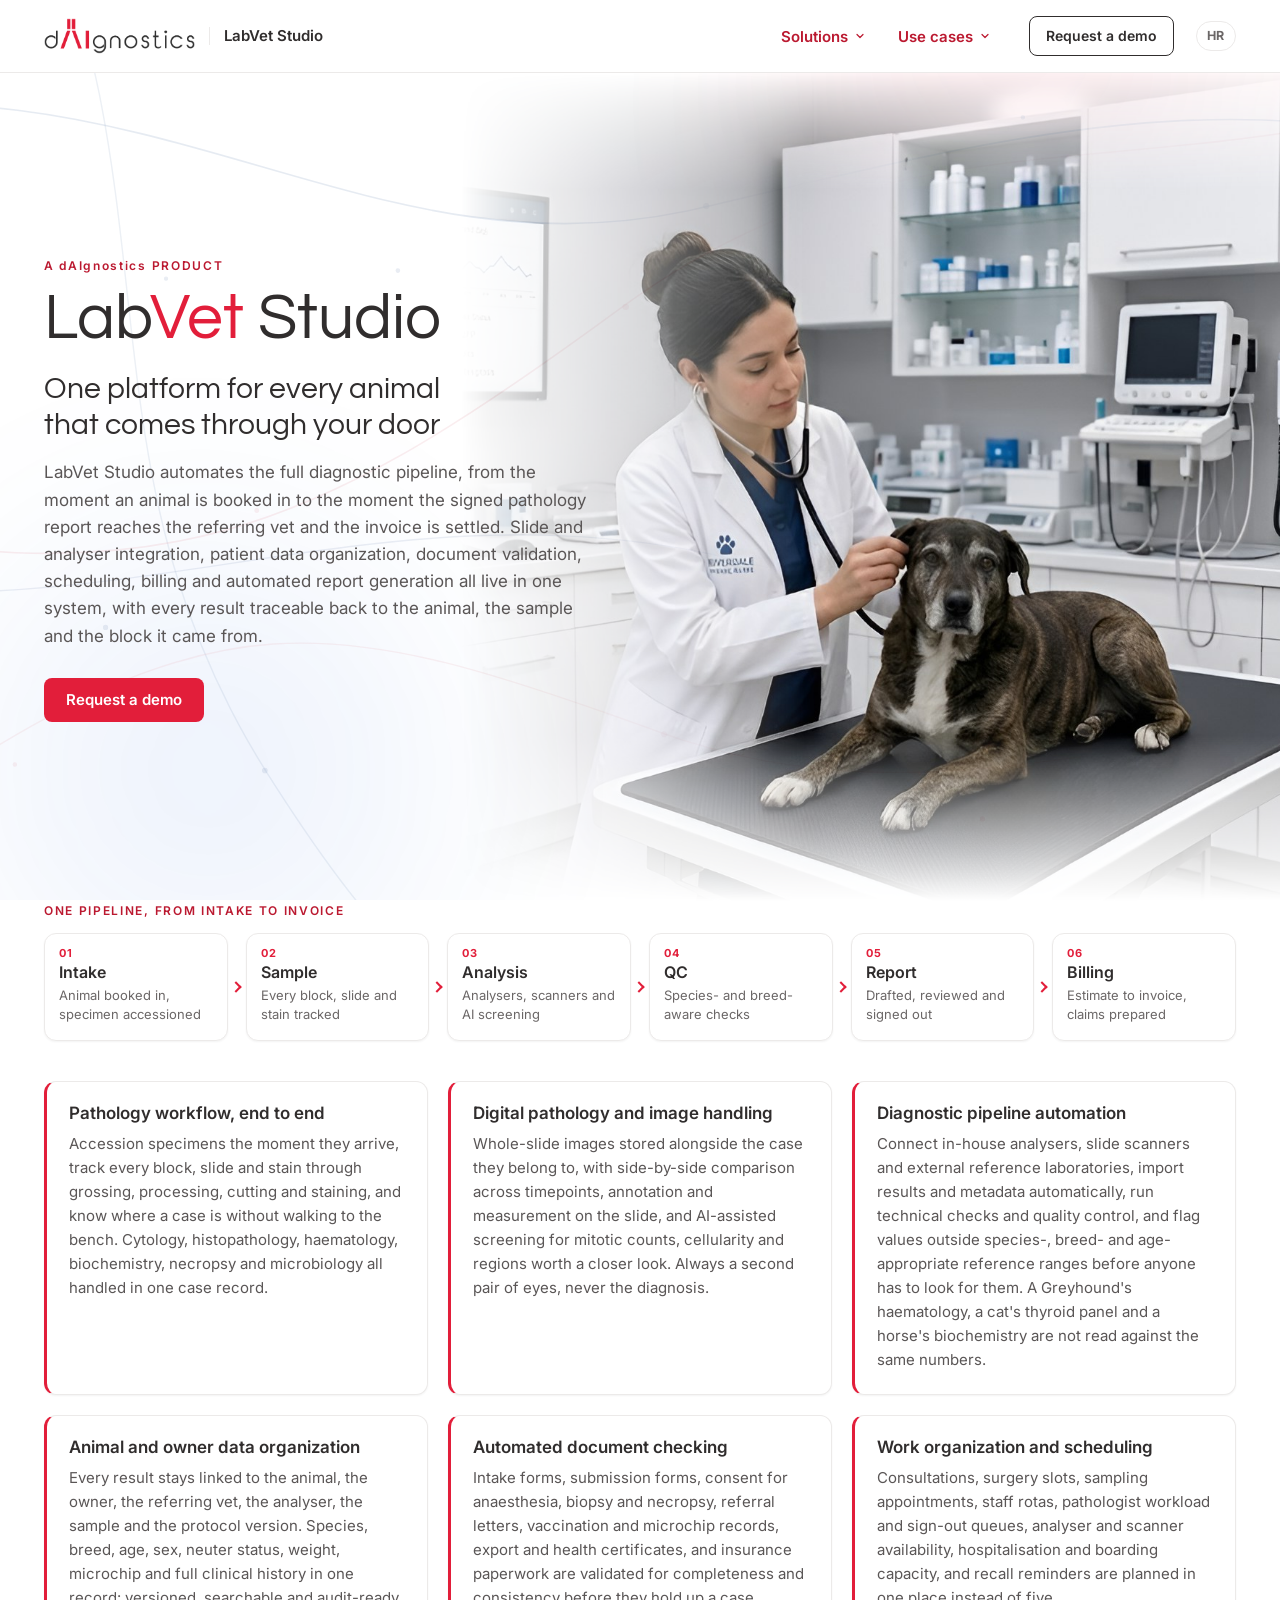
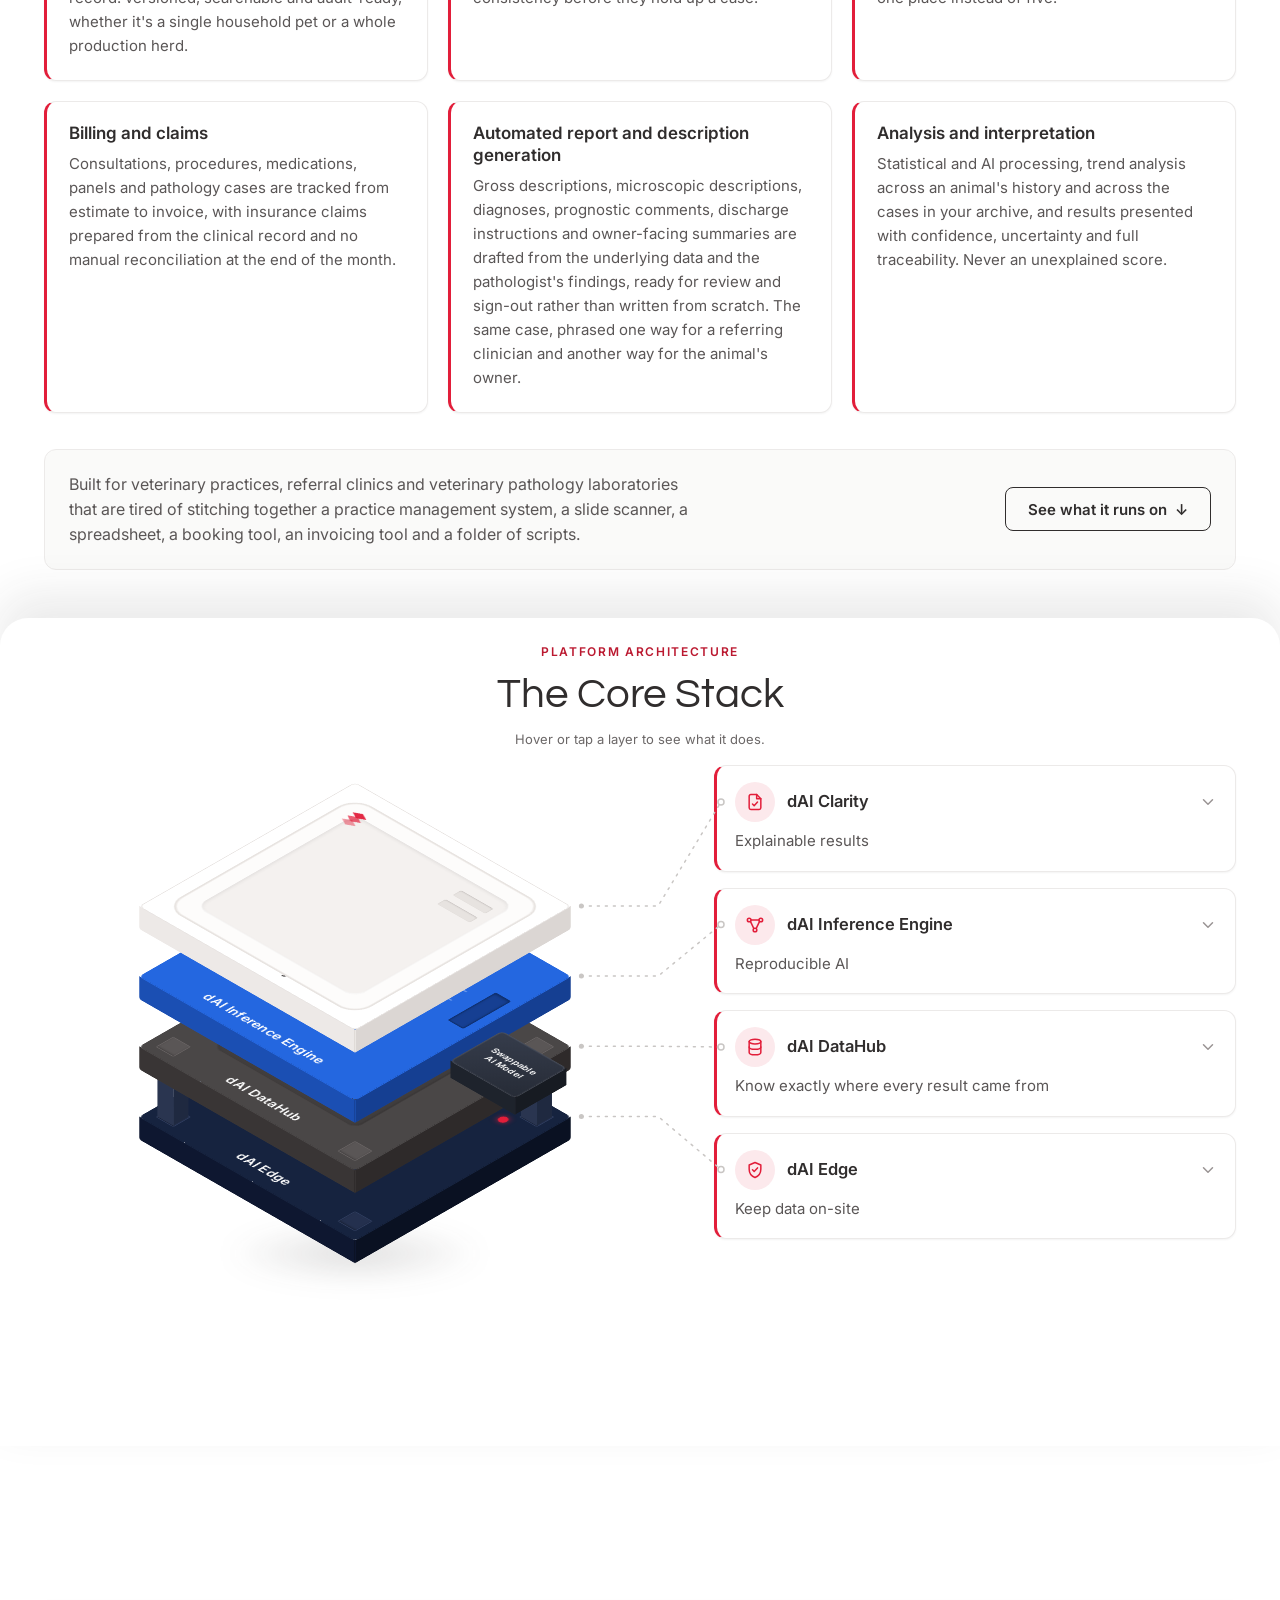
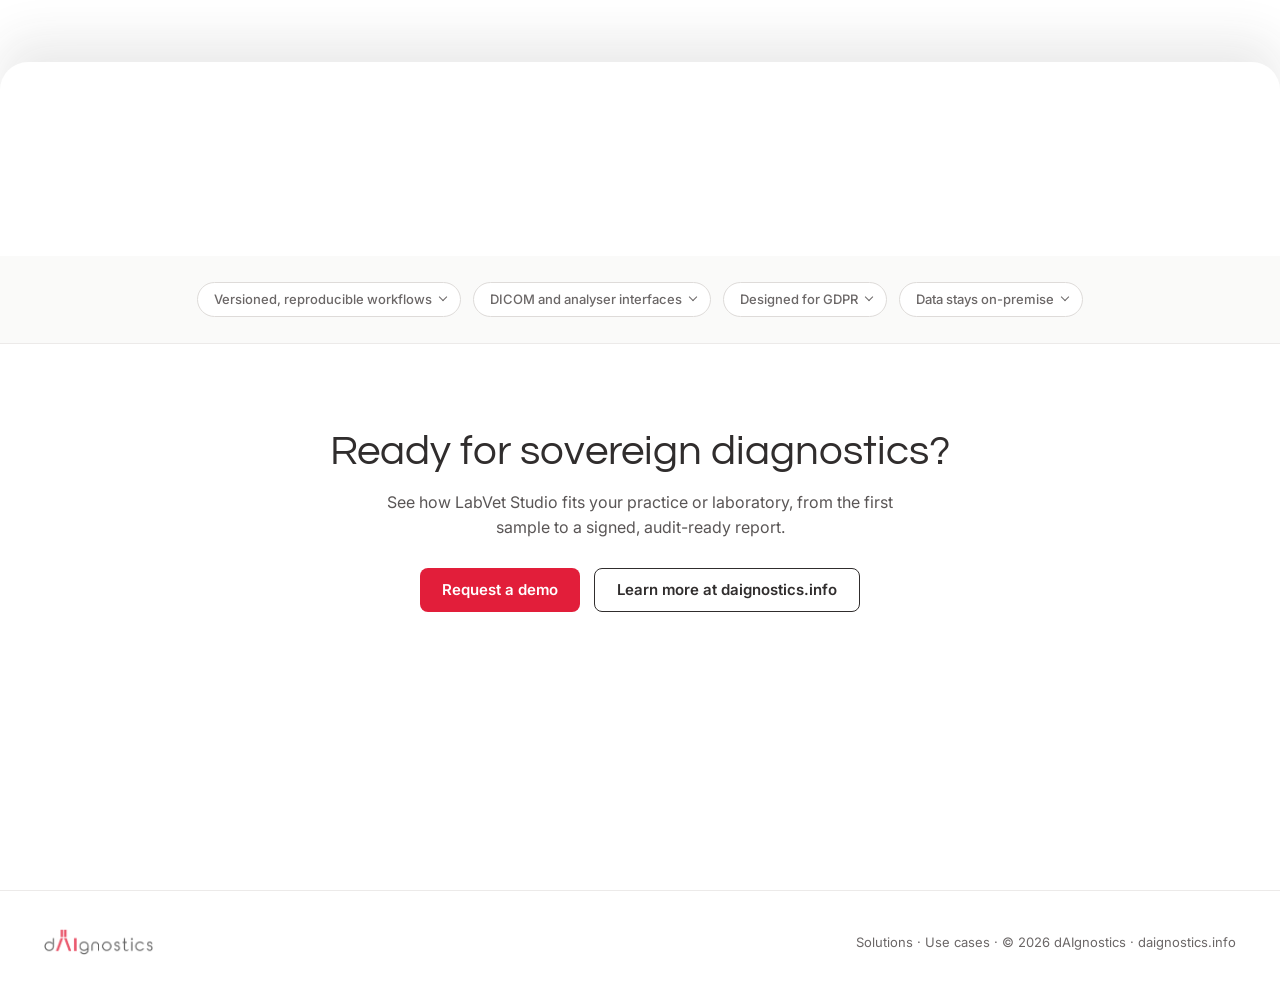
==== commit bbc02195: "Header: no underline on the product name; shorter first dropdown label Co-Authored-By: Claude Fable " ====
--- a/index.html
+++ b/index.html
@@ -57,7 +57,7 @@
             <svg class="nav-chev" viewBox="0 0 24 24" fill="none" stroke="currentColor" stroke-width="2.4" stroke-linecap="round" stroke-linejoin="round" focusable="false" aria-hidden="true"><path d="M6 9l6 6 6-6"/></svg>
           </a>
           <ul class="dd">
-            <li><a href="solutions.html#pathology-workflow">Pathology workflow: accession to sign-out</a></li>
+            <li><a href="solutions.html#pathology-workflow">Pathology workflow, end to end</a></li>
             <li><a href="solutions.html#digital-pathology">Digital pathology and image handling</a></li>
             <li><a href="solutions.html#diagnostic-pipeline">Diagnostic pipeline automation</a></li>
             <li><a href="solutions.html#animal-data">Animal, owner and document data</a></li>
--- a/css/style.css
+++ b/css/style.css
@@ -236,7 +236,7 @@
   height: 72px;
 }
 
-.brand { display: inline-flex; align-items: center; min-width: 0; }
+.brand { display: inline-flex; align-items: center; min-width: 0; text-decoration: none; }
 
 /* product name next to the company logo (desktop only: the narrow header has no room) */
 .brand-product { display: none; }
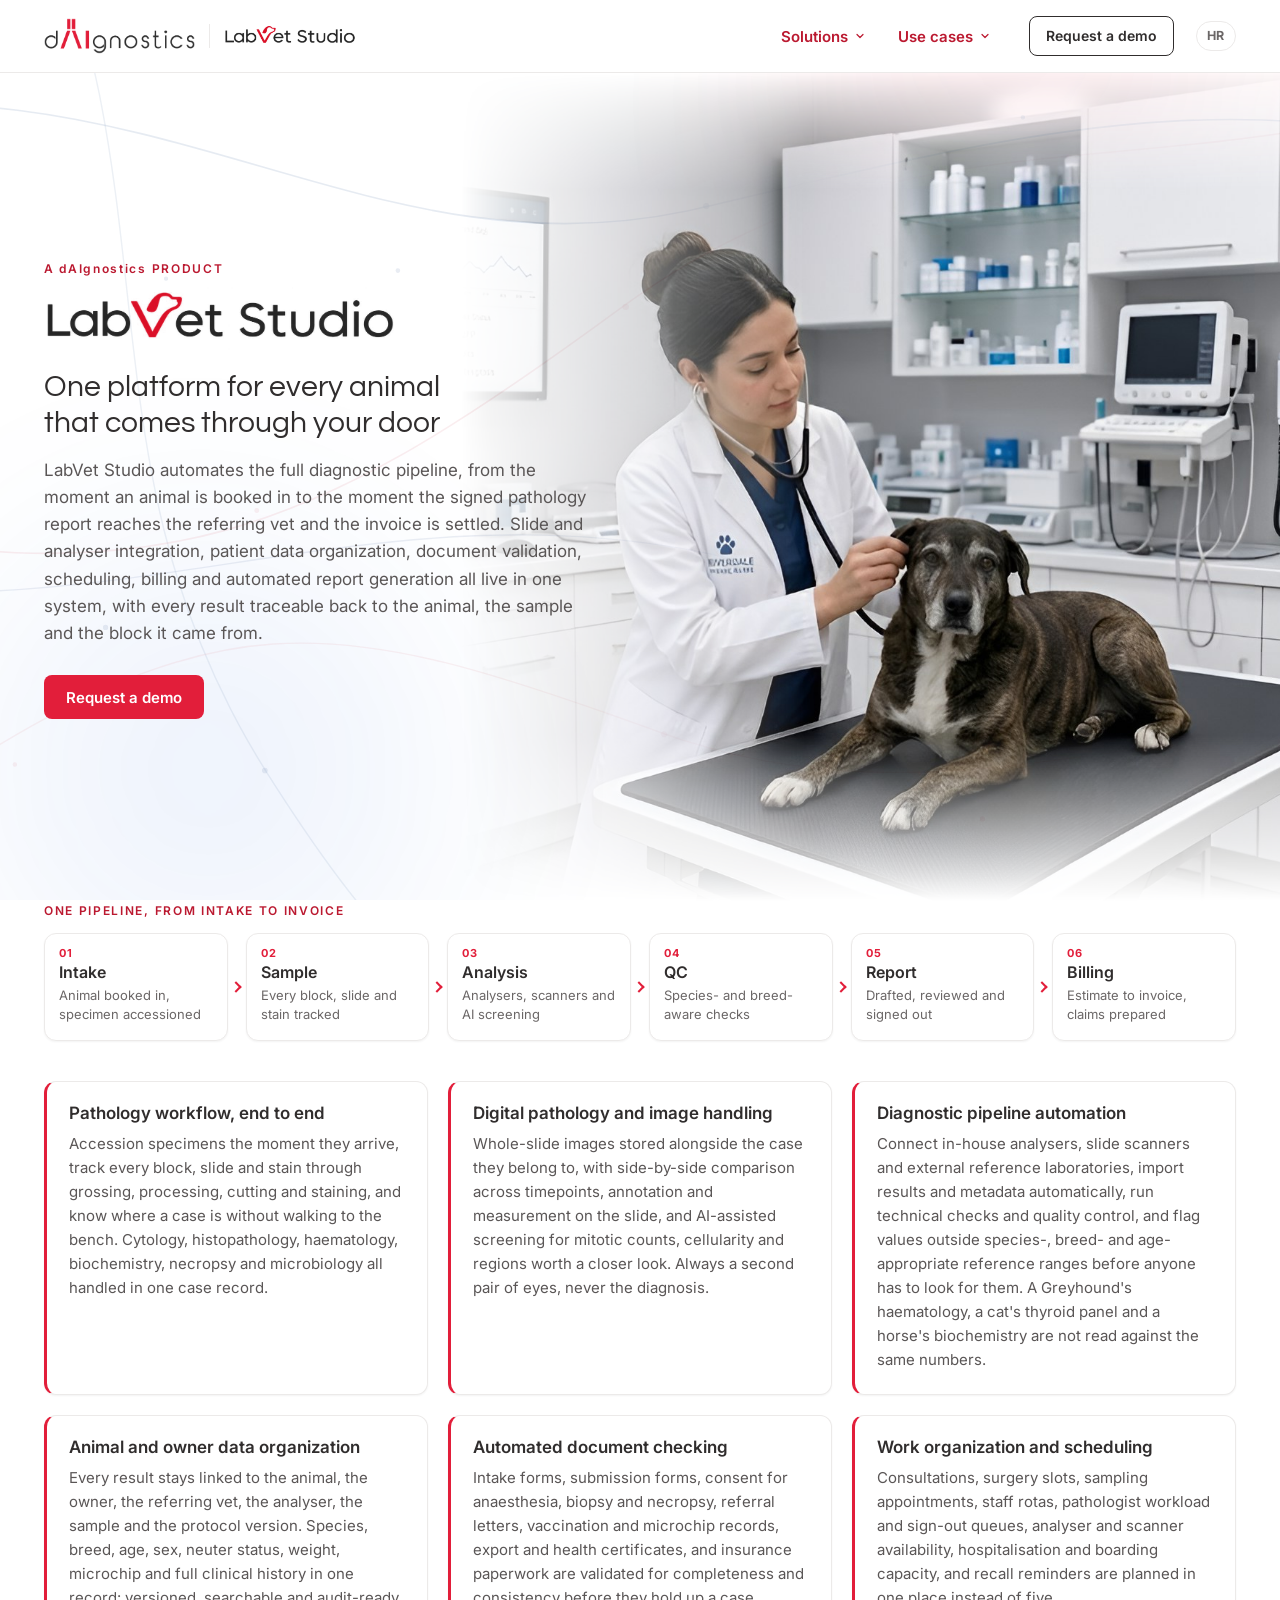
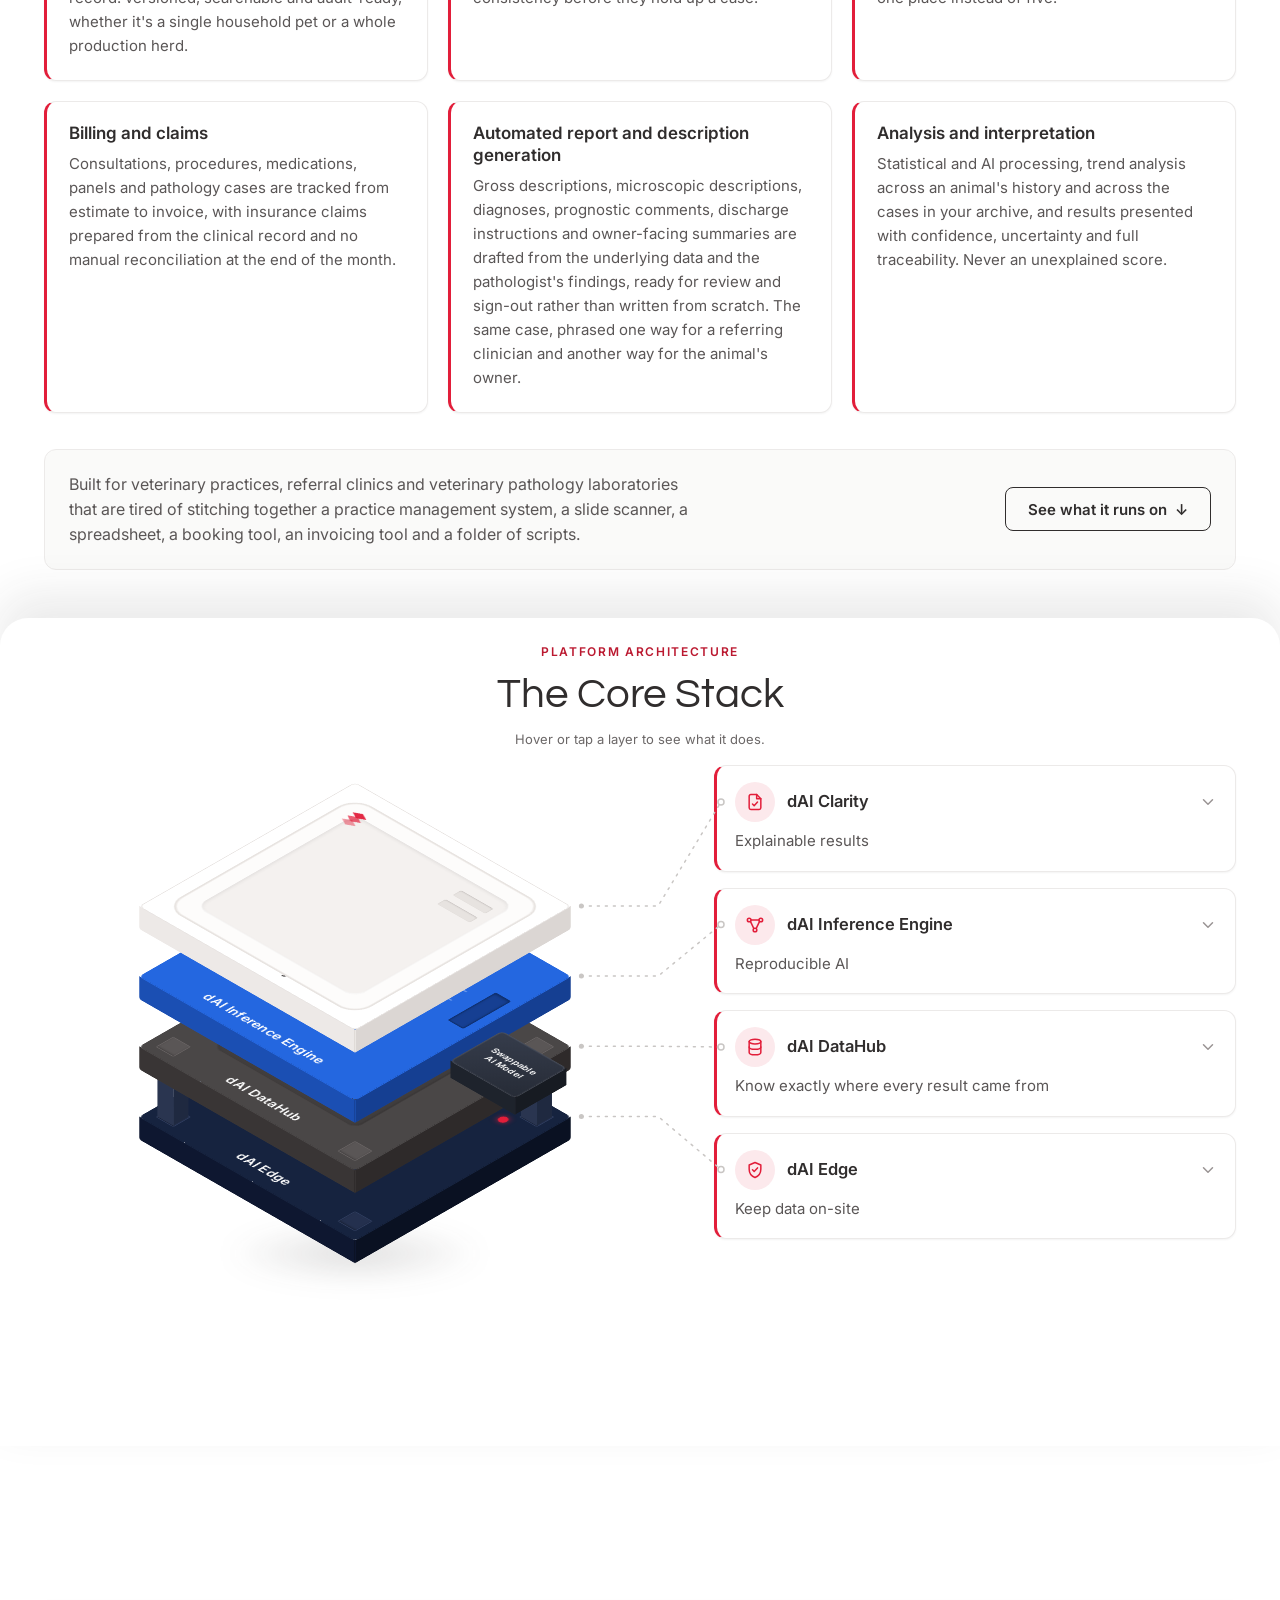
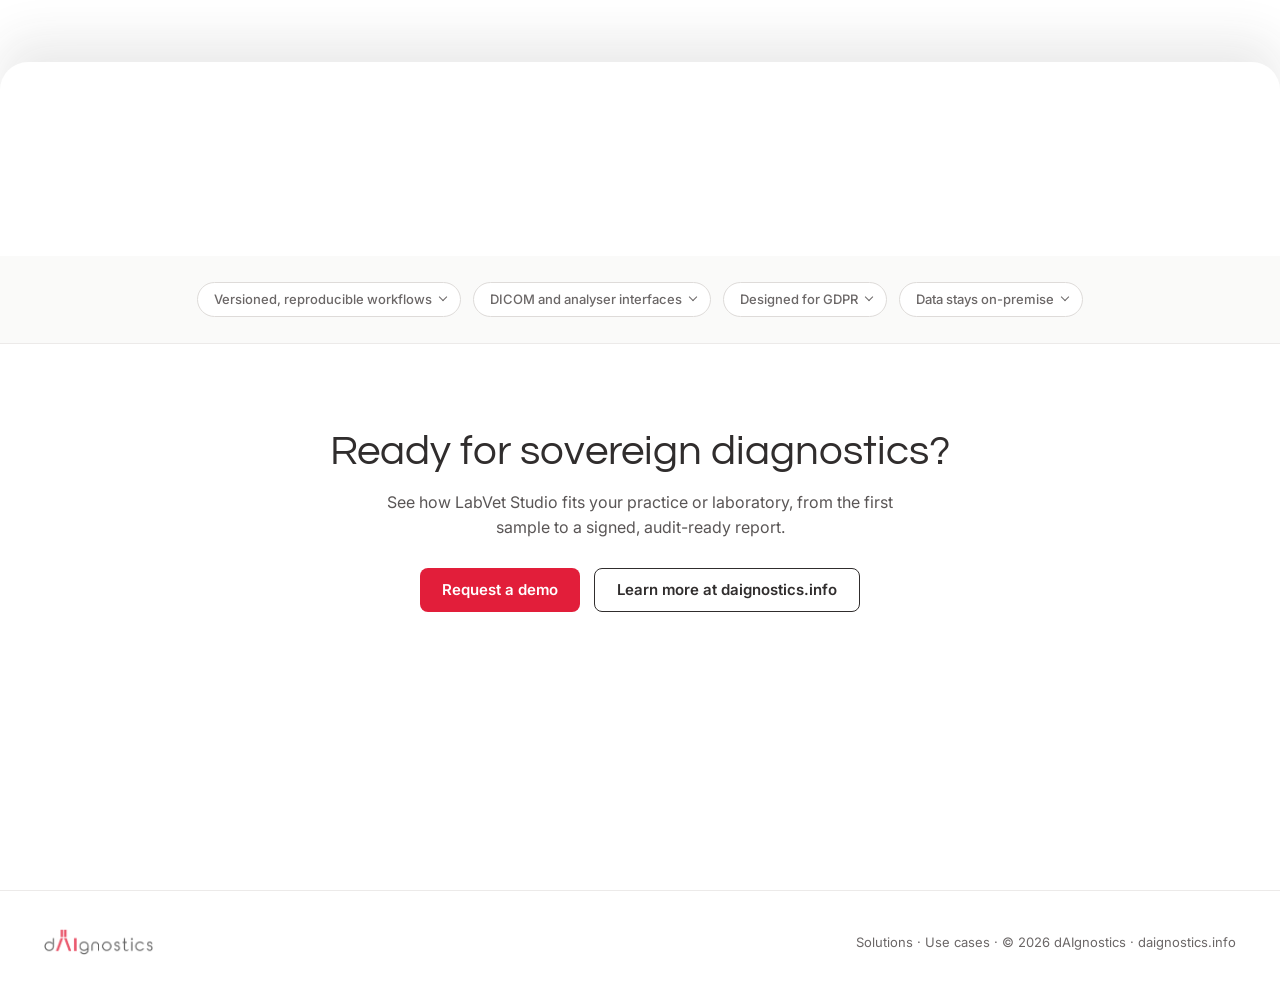
==== commit 72b1883f: "LabVet Studio wordmark: hero h1 and header product mark Transparent PNG trimmed from the supplied lo" ====
--- a/index.html
+++ b/index.html
@@ -48,7 +48,7 @@
   <div class="container head-row">
     <a class="brand" href="index.html" aria-label="LabVet Studio by dAIgnostics, home">
       <img src="assets/daignostics-logo.png" alt="dAIgnostics" class="brand-logo" width="151" height="36">
-      <span class="brand-product">LabVet Studio</span>
+      <img class="brand-product" src="assets/labvet-studio-logo.png" alt="LabVet Studio" width="972" height="175" style="--mark-h: 24px">
     </a>
     <nav class="main-nav" aria-label="Main navigation">
       <ul>
@@ -97,7 +97,7 @@
     <div class="intro-hero">
       <div class="intro-copy">
         <p class="eyebrow intro-eyebrow">A <span class="brand-case">dAIgnostics</span> product</p>
-        <h1 id="hero-title" class="hero-title">Lab<span class="accent">Vet</span> Studio</h1>
+        <h1 id="hero-title" class="hero-title hero-title--logo"><img src="assets/labvet-studio-logo.png" alt="LabVet Studio" width="972" height="175" fetchpriority="high" style="--hero-mark-h: clamp(38px, 5.3vw, 64px)"></h1>
         <p class="intro-tagline" role="doc-subtitle">One platform for every animal that comes through your door</p>
         <p class="intro-lede">LabVet Studio automates the full diagnostic pipeline, from the moment an animal is booked in to the moment the signed pathology report reaches the referring vet and the invoice is settled. Slide and analyser integration, patient data organization, document validation, scheduling, billing and automated report generation all live in one system, with every result traceable back to the animal, the sample and the block it came from.</p>
         <div class="intro-actions">
--- a/css/style.css
+++ b/css/style.css
@@ -238,18 +238,28 @@
 
 .brand { display: inline-flex; align-items: center; min-width: 0; text-decoration: none; }
 
-/* product name next to the company logo (desktop only: the narrow header has no room) */
+/* product wordmark next to the company logo (desktop only: the narrow header has no room).
+   --mark-h is set inline per site so the two wordmarks, which have different
+   proportions, render with the same letter height */
 .brand-product { display: none; }
 @media (min-width: 900px) {
   .brand-product {
     display: inline-block;
+    height: var(--mark-h, 28px);
+    width: auto;
     margin-left: 14px;
     padding-left: 14px;
     border-left: 1px solid var(--line);
-    font: 600 15px/1.2 var(--font-ui);
-    color: var(--ink);
-    white-space: nowrap;
+    box-sizing: content-box;
   }
+}
+
+/* hero h1 rendered as the product wordmark; --hero-mark-h set inline per site */
+.hero-title--logo img {
+  display: block;
+  height: var(--hero-mark-h, clamp(44px, 5.9vw, 72px));
+  width: auto;
+  max-width: 100%;
 }
 .brand-logo {
   height: 36px;
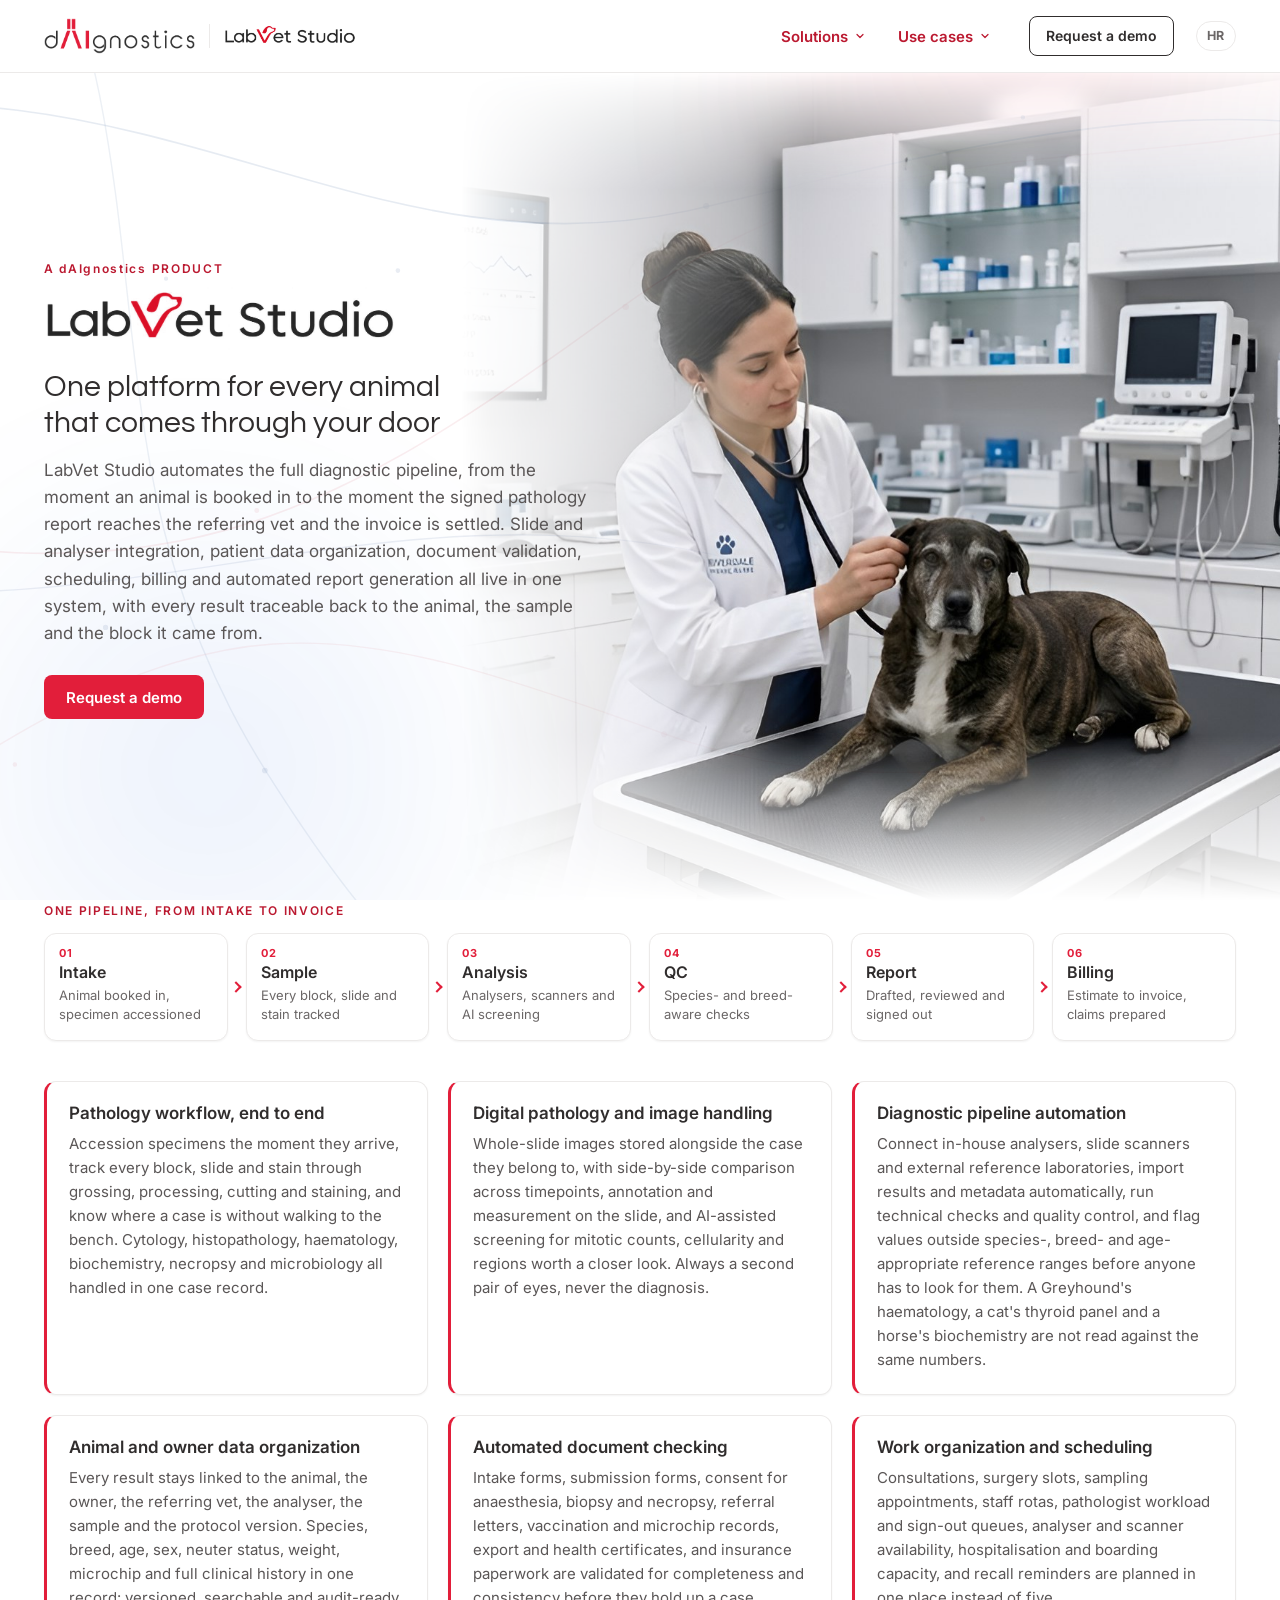
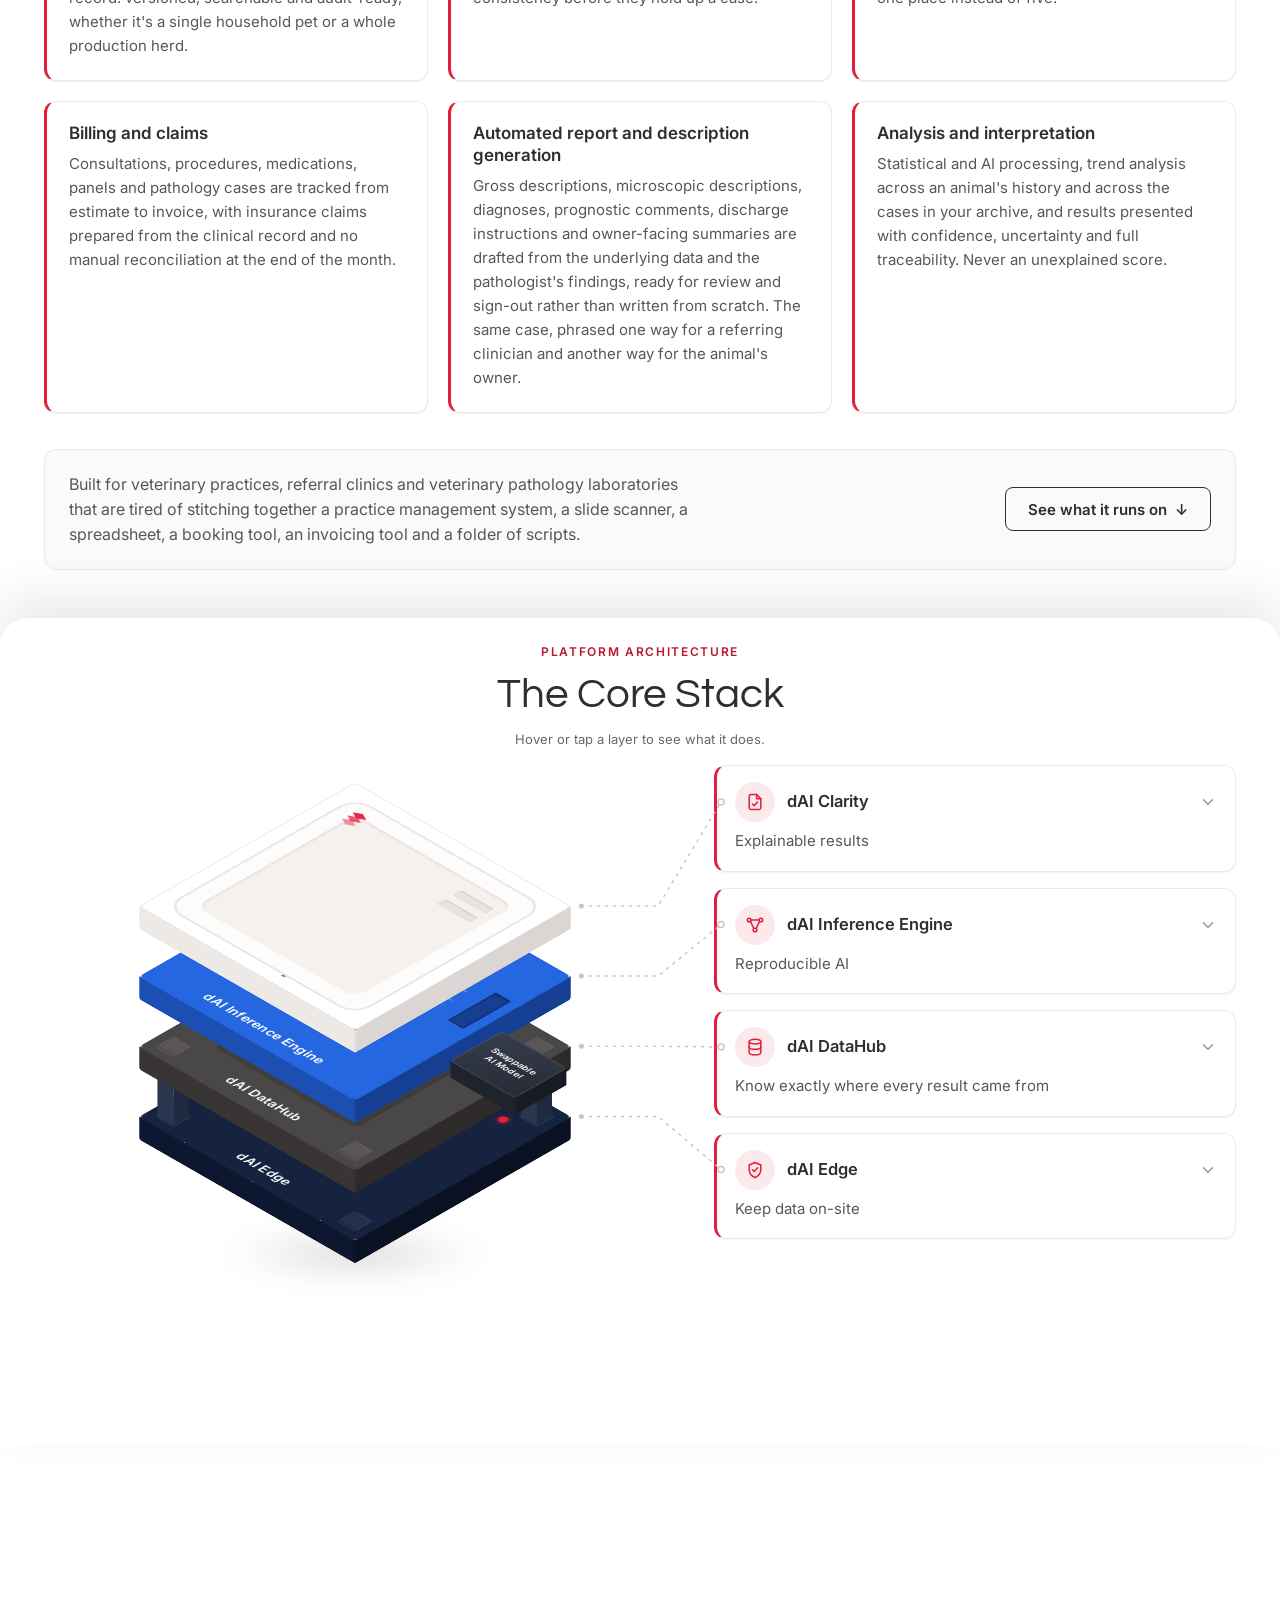
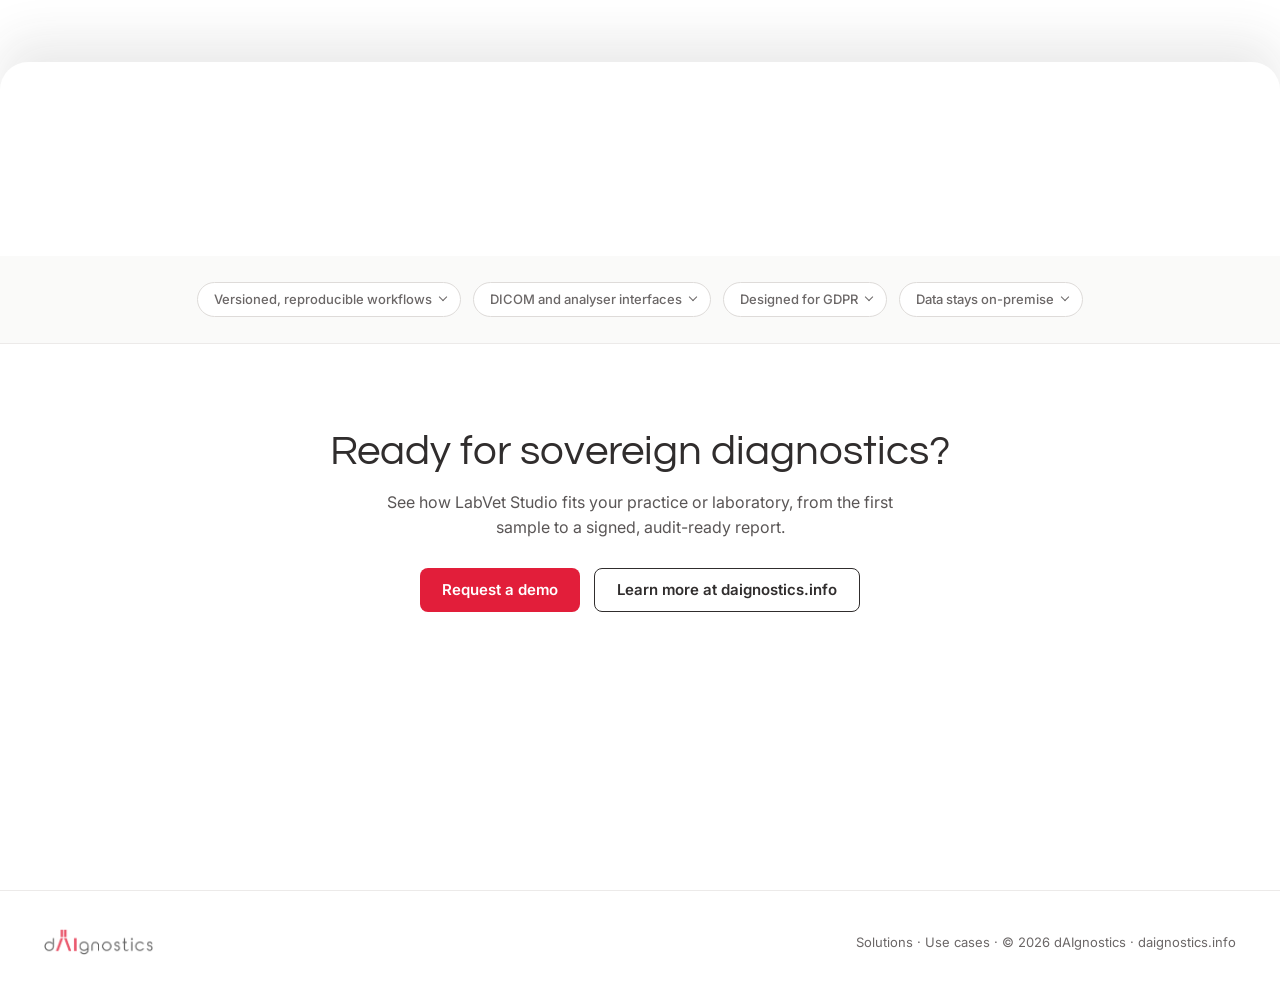
==== commit 8517d211: "Favicon from the product wordmark White mark on the brand-red tile: ICO (16/32/48), 192 and 512 PNG " ====
--- a/index.html
+++ b/index.html
@@ -5,7 +5,10 @@
   <meta name="viewport" content="width=device-width, initial-scale=1.0">
   <title>LabVet Studio by dAIgnostics</title>
   <meta name="description" content="LabVet Studio: one platform for every animal that comes through your door. Slide and analyser integration, patient data organization, document validation, scheduling, billing and automated report generation, with every result traceable back to the animal, the sample and the block it came from.">
-  <link rel="icon" type="image/svg+xml" href="assets/favicon.svg">
+  <link rel="icon" href="assets/favicon.ico" sizes="16x16 32x32 48x48">
+  <link rel="icon" type="image/png" sizes="192x192" href="assets/icon-192.png">
+  <link rel="icon" type="image/png" sizes="512x512" href="assets/icon-512.png">
+  <link rel="apple-touch-icon" sizes="180x180" href="assets/apple-touch-icon.png">
   <link rel="alternate" hreflang="en" href="index.html">
   <link rel="alternate" hreflang="hr" href="hr/index.html">
   <link rel="preconnect" href="https://fonts.googleapis.com">
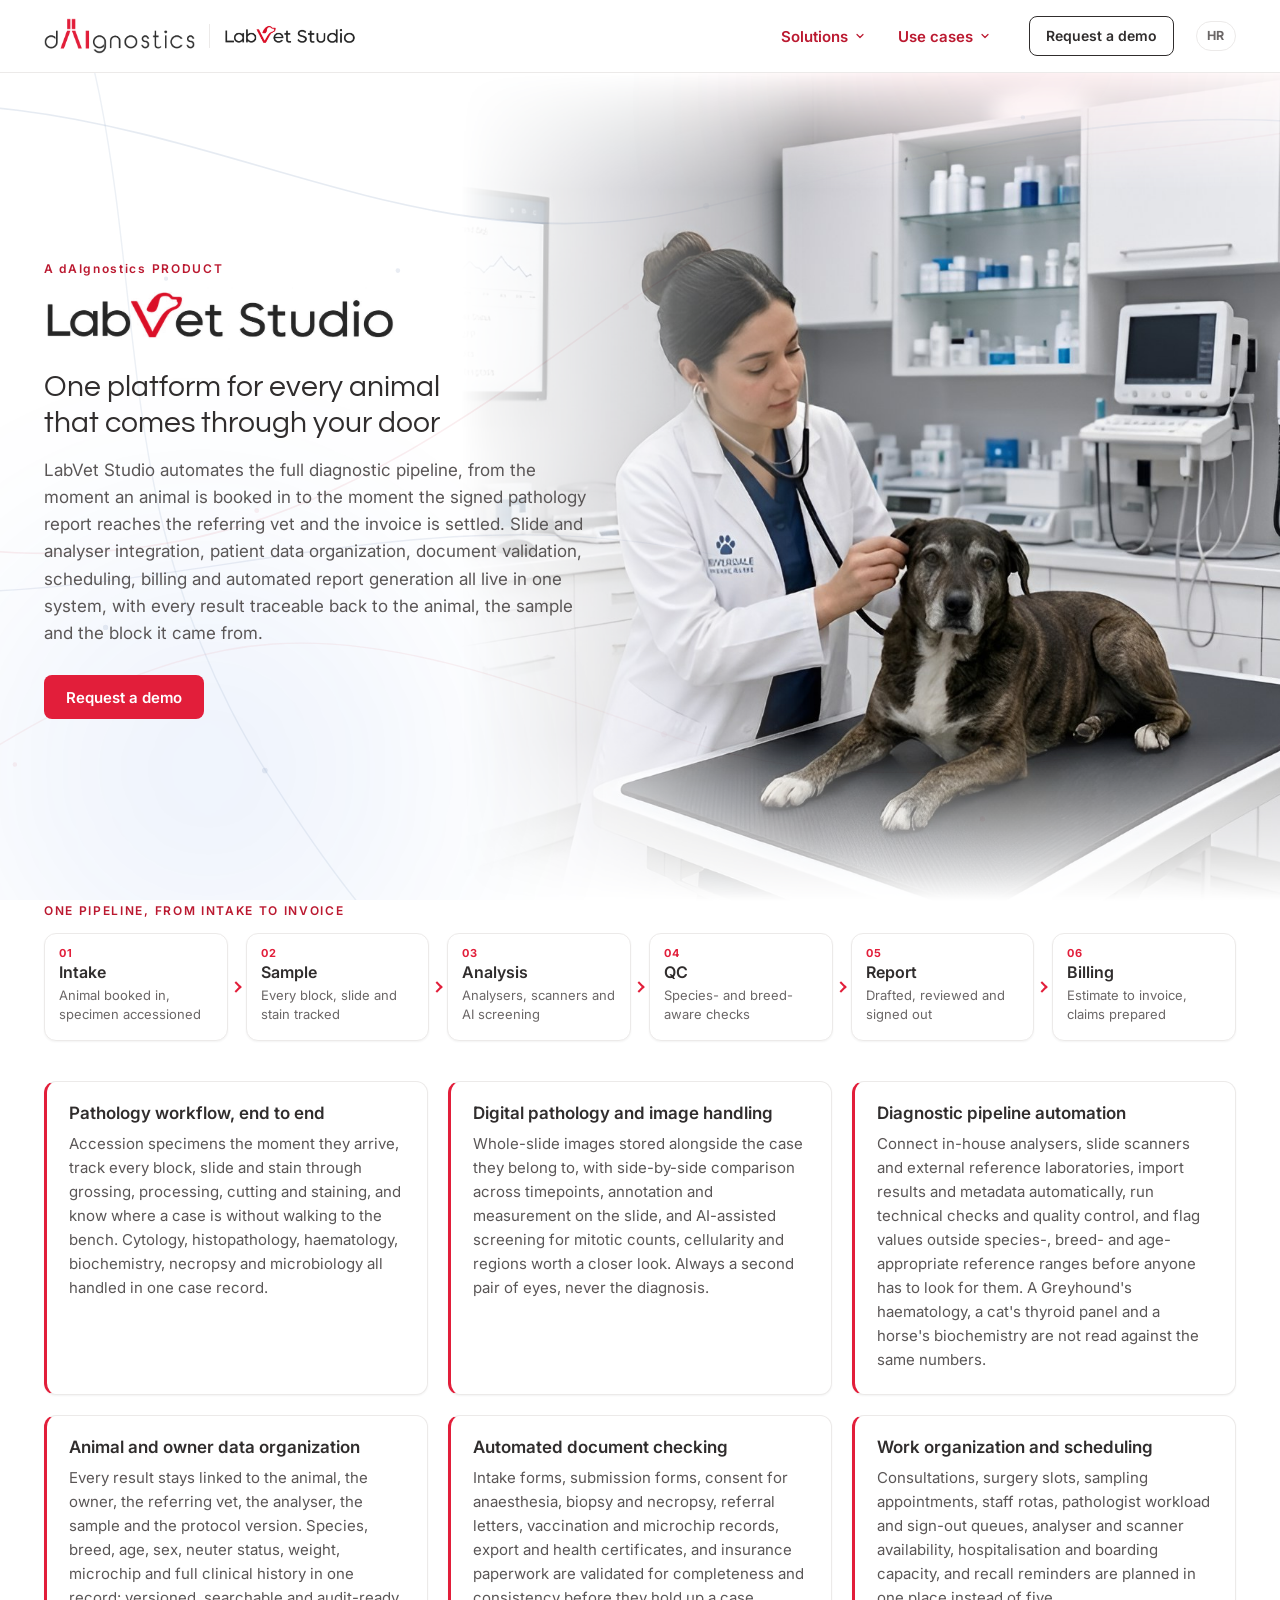
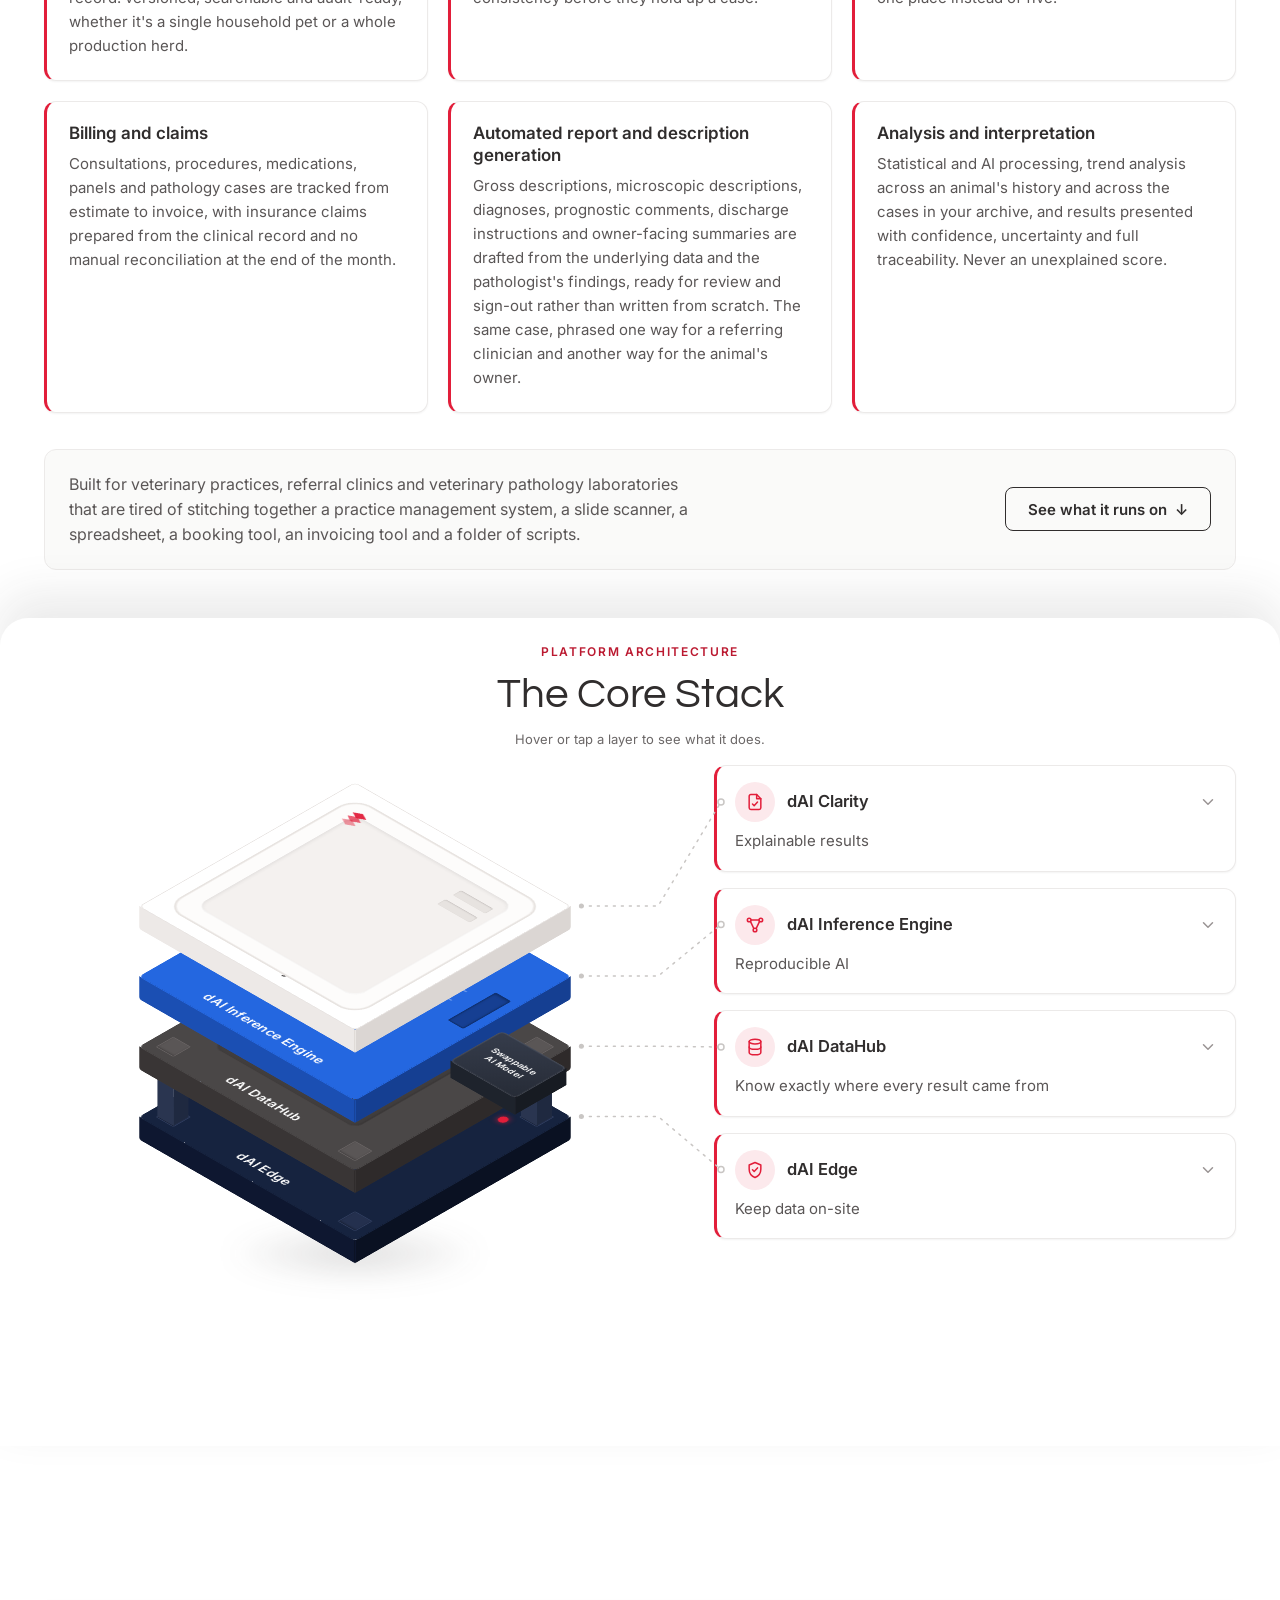
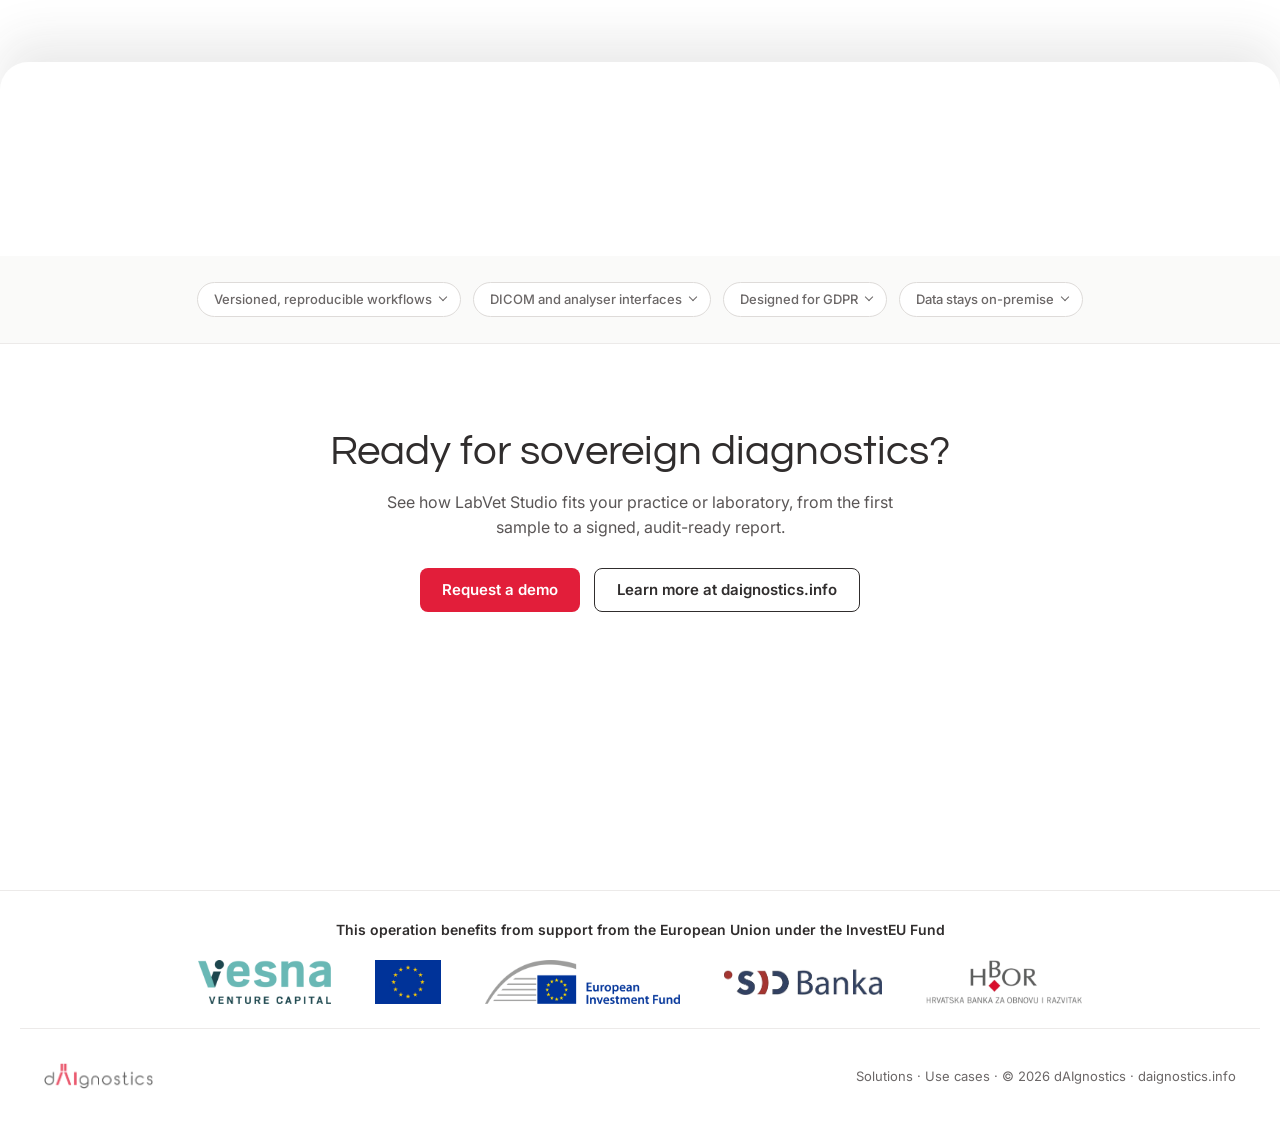
==== commit 2fae667b: "Add InvestEU co-branding to footer EIF agreement requires the InvestEU statement and the EU emblem (" ====
--- a/index.html
+++ b/index.html
@@ -401,6 +401,16 @@
 </main>
 
 <footer class="site-foot">
+  <div class="container foot-funding">
+    <p class="funding-note">This operation benefits from support from the European Union under the InvestEU Fund</p>
+    <ul class="funding-logos">
+      <li><img src="assets/funding/vesna.png" alt="Vesna Venture Capital" class="fl-vesna" width="362" height="120" loading="lazy"></li>
+      <li><img src="assets/funding/eu-emblem.jpg" alt="Emblem of the European Union" class="fl-eu" width="180" height="120" loading="lazy"></li>
+      <li><img src="assets/funding/eif.png" alt="European Investment Fund" class="fl-eif" width="531" height="120" loading="lazy"></li>
+      <li><img src="assets/funding/sid-banka.png" alt="SID Banka" class="fl-sid" width="359" height="59" loading="lazy"></li>
+      <li><img src="assets/funding/hbor.png" alt="HBOR – Hrvatska banka za obnovu i razvitak" class="fl-hbor" width="426" height="120" loading="lazy"></li>
+    </ul>
+  </div>
   <div class="container foot-row">
     <img src="assets/daignostics-logo.png" alt="" class="foot-logo" width="109" height="26">
     <p><a href="solutions.html">Solutions</a> · <a href="use-cases.html">Use cases</a> · © 2026 dAIgnostics · <a href="https://daignostics.info">daignostics.info</a></p>
--- a/css/style.css
+++ b/css/style.css
@@ -1836,6 +1836,34 @@
 .foot-row a { color: var(--ink-mute); text-decoration: none; }
 .foot-row a:hover { color: var(--red); text-decoration: underline; }
 
+/* InvestEU co-branding (EIF agreement): statement + EU emblem at a prominence
+   similar to the fund/EIF logos — keep the emblem's height equal to theirs */
+.foot-funding {
+  text-align: center;
+  padding-bottom: 24px;
+  margin-bottom: 24px;
+  border-bottom: 1px solid var(--line);
+}
+.funding-note { margin: 0 0 20px; font-size: 14px; font-weight: 600; color: var(--ink); }
+.funding-logos {
+  list-style: none;
+  margin: 0;
+  padding: 0;
+  display: flex;
+  flex-wrap: wrap;
+  align-items: center;
+  justify-content: center;
+  gap: 20px 44px;
+}
+.funding-logos img { display: block; height: 44px; width: auto; }
+.funding-logos .fl-sid { height: 26px; }
+
+@media (max-width: 719.98px) {
+  .funding-logos { gap: 18px 28px; }
+  .funding-logos img { height: 34px; }
+  .funding-logos .fl-sid { height: 20px; }
+}
+
 /* --------------------------------------------------------------------------
    Responsive tuning
    -------------------------------------------------------------------------- */
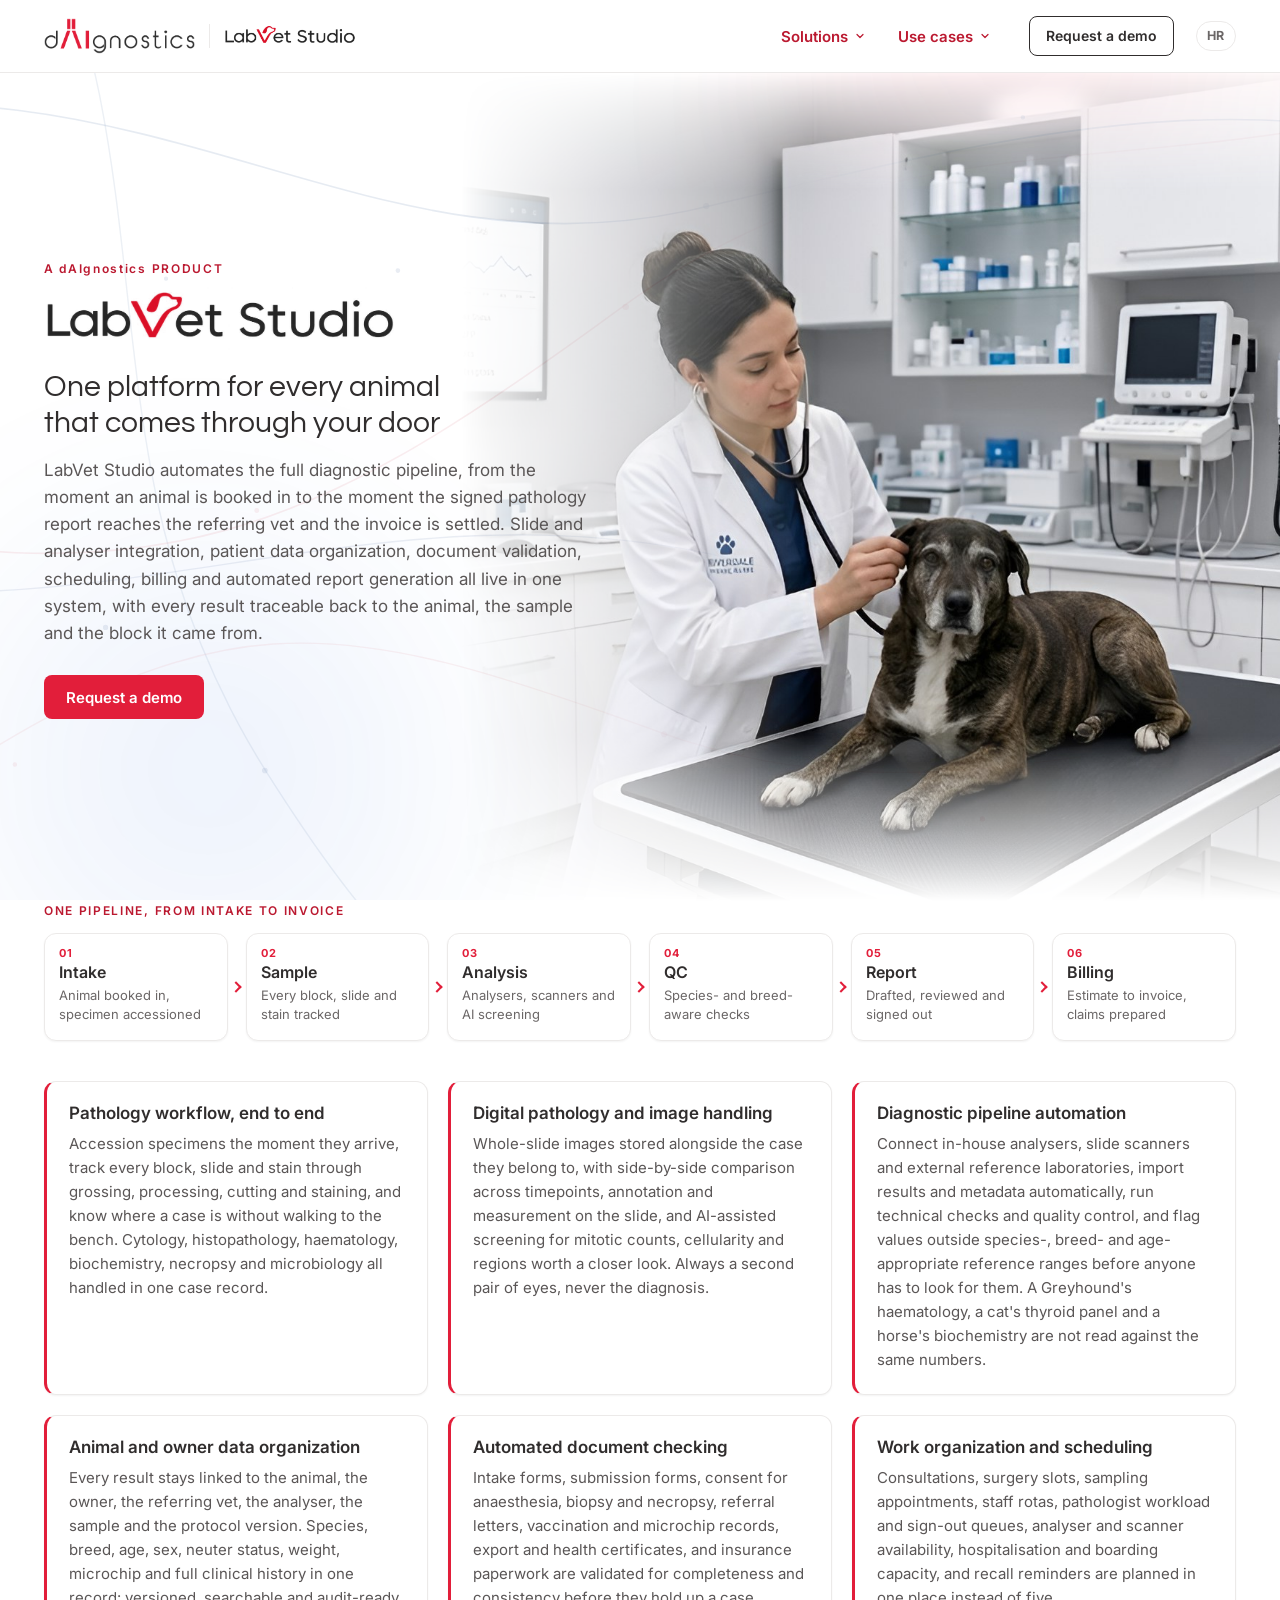
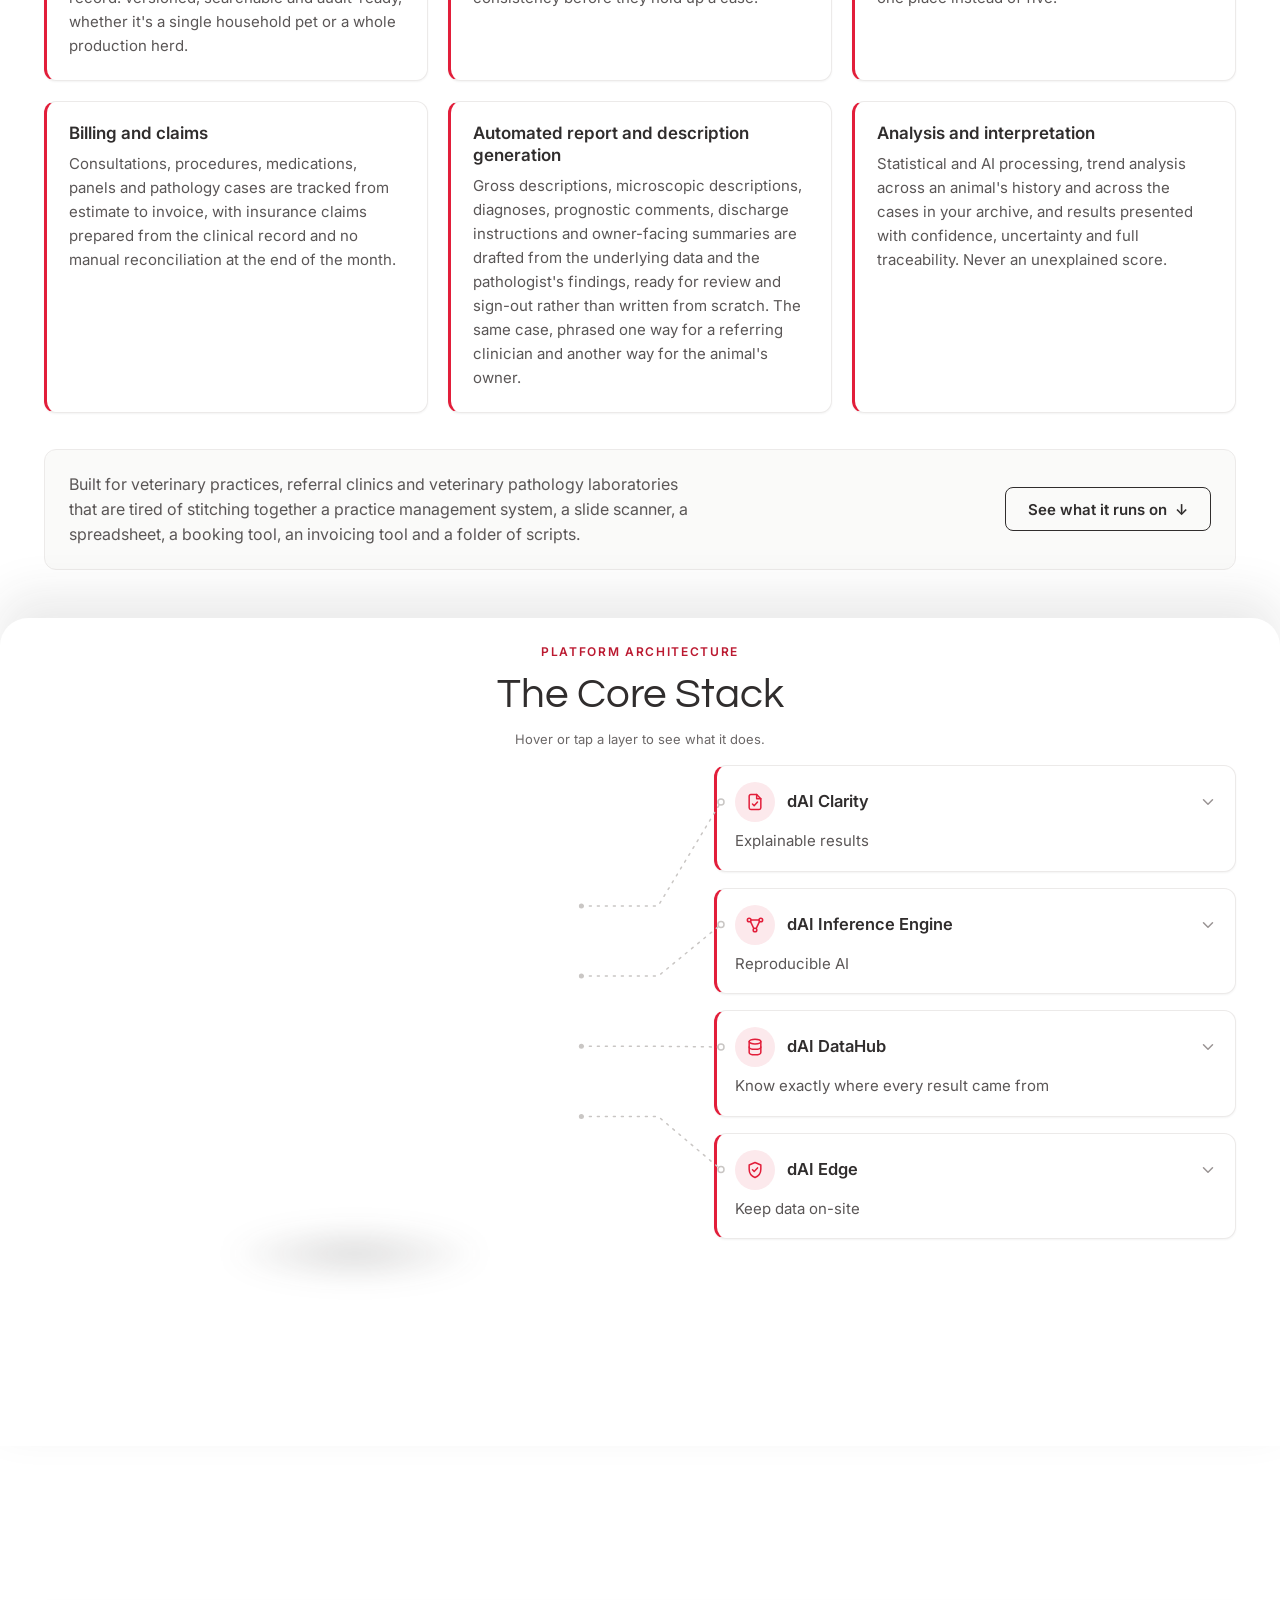
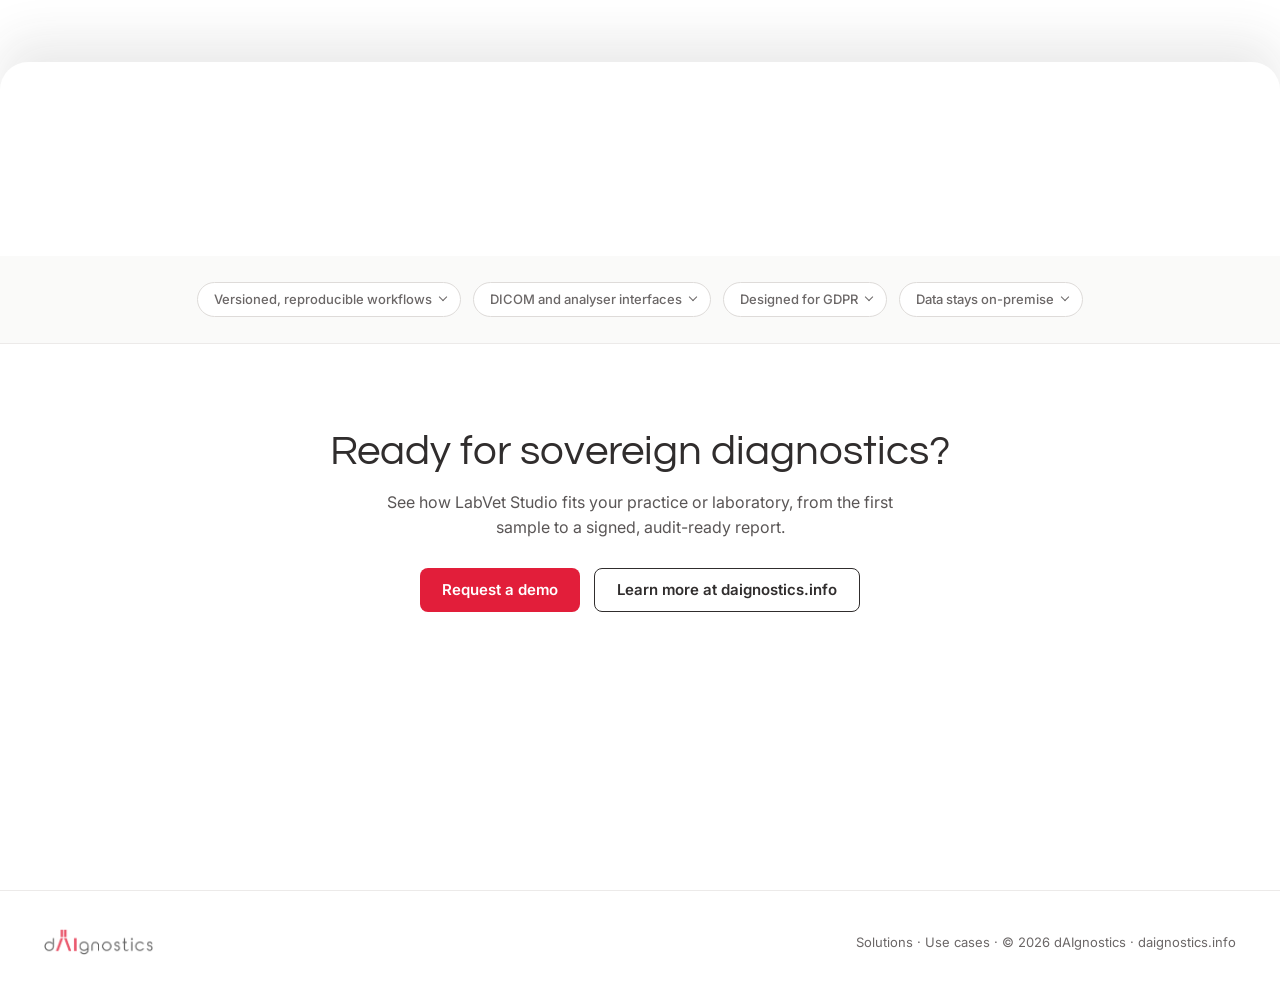
==== commit 09b01715: "Revert "Add InvestEU co-branding to footer" Footer change was not meant for this site; restores the " ====
--- a/index.html
+++ b/index.html
@@ -401,16 +401,6 @@
 </main>
 
 <footer class="site-foot">
-  <div class="container foot-funding">
-    <p class="funding-note">This operation benefits from support from the European Union under the InvestEU Fund</p>
-    <ul class="funding-logos">
-      <li><img src="assets/funding/vesna.png" alt="Vesna Venture Capital" class="fl-vesna" width="362" height="120" loading="lazy"></li>
-      <li><img src="assets/funding/eu-emblem.jpg" alt="Emblem of the European Union" class="fl-eu" width="180" height="120" loading="lazy"></li>
-      <li><img src="assets/funding/eif.png" alt="European Investment Fund" class="fl-eif" width="531" height="120" loading="lazy"></li>
-      <li><img src="assets/funding/sid-banka.png" alt="SID Banka" class="fl-sid" width="359" height="59" loading="lazy"></li>
-      <li><img src="assets/funding/hbor.png" alt="HBOR – Hrvatska banka za obnovu i razvitak" class="fl-hbor" width="426" height="120" loading="lazy"></li>
-    </ul>
-  </div>
   <div class="container foot-row">
     <img src="assets/daignostics-logo.png" alt="" class="foot-logo" width="109" height="26">
     <p><a href="solutions.html">Solutions</a> · <a href="use-cases.html">Use cases</a> · © 2026 dAIgnostics · <a href="https://daignostics.info">daignostics.info</a></p>
--- a/css/style.css
+++ b/css/style.css
@@ -1836,34 +1836,6 @@
 .foot-row a { color: var(--ink-mute); text-decoration: none; }
 .foot-row a:hover { color: var(--red); text-decoration: underline; }
 
-/* InvestEU co-branding (EIF agreement): statement + EU emblem at a prominence
-   similar to the fund/EIF logos — keep the emblem's height equal to theirs */
-.foot-funding {
-  text-align: center;
-  padding-bottom: 24px;
-  margin-bottom: 24px;
-  border-bottom: 1px solid var(--line);
-}
-.funding-note { margin: 0 0 20px; font-size: 14px; font-weight: 600; color: var(--ink); }
-.funding-logos {
-  list-style: none;
-  margin: 0;
-  padding: 0;
-  display: flex;
-  flex-wrap: wrap;
-  align-items: center;
-  justify-content: center;
-  gap: 20px 44px;
-}
-.funding-logos img { display: block; height: 44px; width: auto; }
-.funding-logos .fl-sid { height: 26px; }
-
-@media (max-width: 719.98px) {
-  .funding-logos { gap: 18px 28px; }
-  .funding-logos img { height: 34px; }
-  .funding-logos .fl-sid { height: 20px; }
-}
-
 /* --------------------------------------------------------------------------
    Responsive tuning
    -------------------------------------------------------------------------- */
